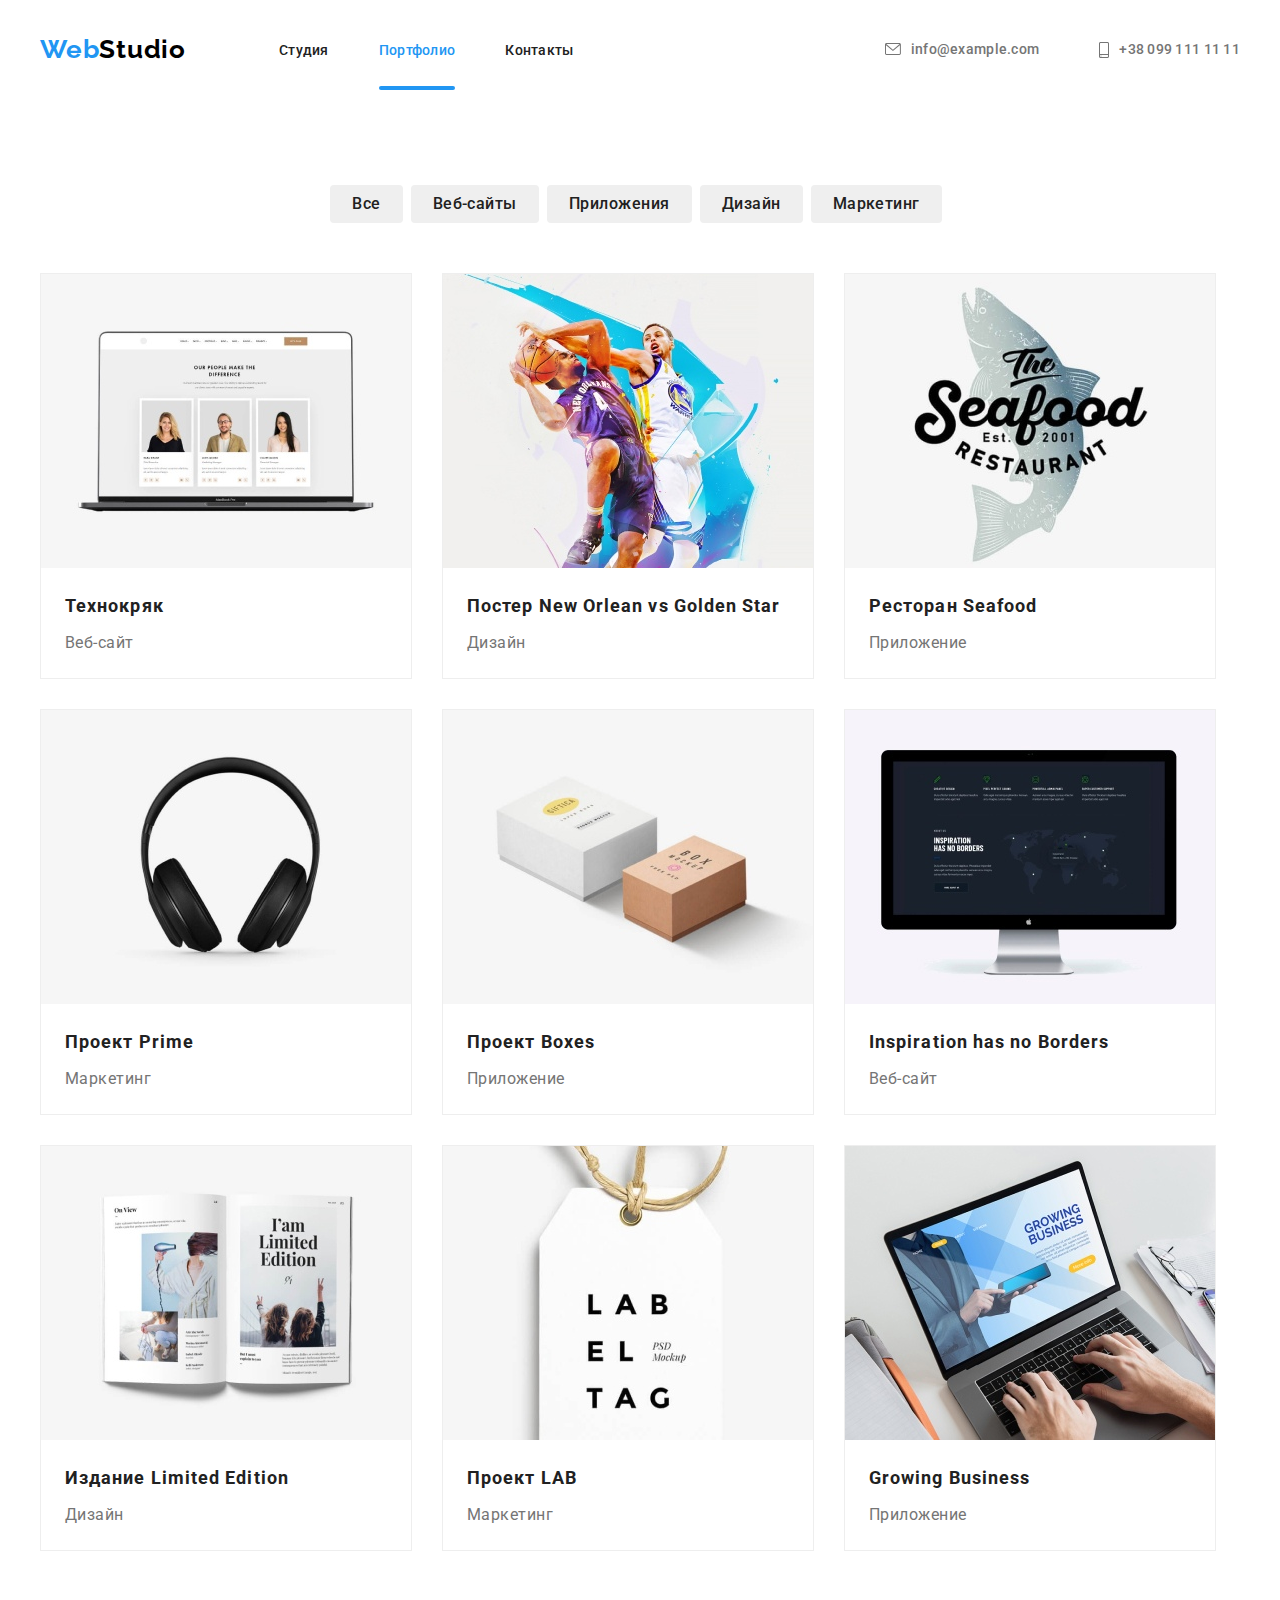
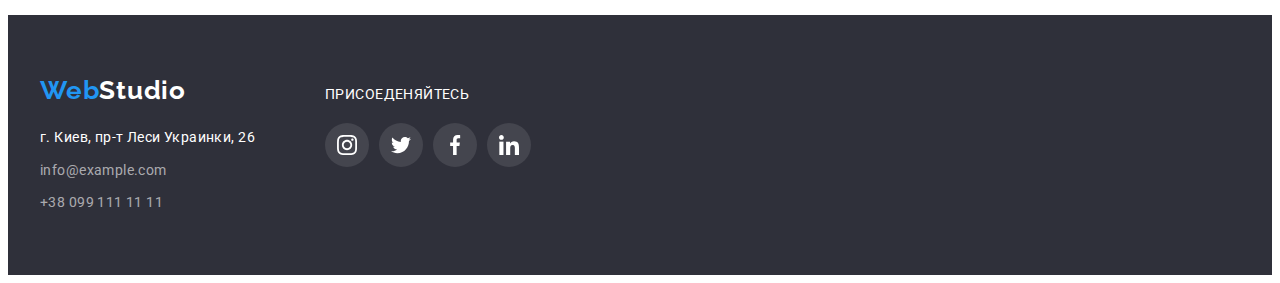
==== portfolio.html @ 3a557148 "дз8" ====
<!DOCTYPE html>
<html lang="ru">
   <head>
      <meta charset="UTF-8" />
      <meta http-equiv="X-UA-Compatible" content="IE=edge" />
      <meta name="viewport" content="width=device-width, initial-scale=1.0" />
      <link rel="preconnect" href="https://fonts.googleapis.com" />
      <link rel="preconnect" href="https://fonts.gstatic.com" crossorigin />
      <link
         href="https://fonts.googleapis.com/css2?family=Raleway:wght@700&family=Roboto:wght@400;500;700;900&display=swap"
         rel="stylesheet"
      />
      <link
         rel="stylesheet"
         href="https://cdnjs.cloudflare.com/ajax/libs/modern-normalize/1.1.0/modern-normalize.min.css"
         integrity="sha512-wpPYUAdjBVSE4KJnH1VR1HeZfpl1ub8YT/NKx4PuQ5NmX2tKuGu6U/JRp5y+Y8XG2tV+wKQpNHVUX03MfMFn9Q=="
         crossorigin="anonymous"
         referrerpolicy="no-referrer"
      />
      <link rel="stylesheet" href="./css/style.css" />
      <link rel="stylesheet" href="./css/main.min.css" />
      <title>Portfolio</title>
   </head>
   <body>
      <!-- Header  -->
      <header class="header">
         <div class="header__container container">
            <a href="./index.html" class="logo"><span class="logo__highlight">Web</span>Studio</a>
            <nav class="nav">
               <ul class="nav__list">
                  <li class="nav__item">
                     <a class="nav__link" href="./index.html">Студия</a>
                  </li>
                  <li class="nav__item">
                     <a class="nav__link active" href="./portfolio.html">Портфолио</a>
                  </li>
                  <li class="nav__item">
                     <a class="nav__link" href="#">Контакты</a>
                  </li>
               </ul>
            </nav>
            <ul class="contact">
               <li class="contact__list">
                  <a class="contact__link" href="mailto:info@example.com">
                     <svg class="contact__icon" width="16" height="12">
                        <use href="./images/symbol-defs.svg#icon-email"></use>
                     </svg>
                     info@example.com
                  </a>
               </li>
               <li class="contact__list">
                  <a class="contact__link" href="tel:+380991111111">
                     <svg class="contact__icon" width="10" height="16">
                        <use href="./images/symbol-defs.svg#icon-smartphone"></use>
                     </svg>
                     +38 099 111 11 11
                  </a>
               </li>
            </ul>
         </div>
      </header>
      <!-- Панель кнопок  -->
      <main>
         <section class="section">
            <div class="content-portfolio container">
               <h1 class="visually-hidden">Портфолио</h1>
               <ul class="filter list">
                  <li class="filter__item">
                     <button type="button" class="filter__btn">Все</button>
                  </li>
                  <li class="filter__item">
                     <button type="button" class="filter__btn">Веб-сайты</button>
                  </li>
                  <li class="filter__item">
                     <button type="button" class="filter__btn">Приложения</button>
                  </li>
                  <li class="filter__item">
                     <button type="button" class="filter__btn">Дизайн</button>
                  </li>
                  <li class="filter__item">
                     <button type="button" class="filter__btn">Маркетинг</button>
                  </li>
               </ul>
               <!-- колекция карточек -->
               <ul class="portfolio">
                  <li class="portfolio__card">
                     <a class="portfolio__link link" href="#">
                        <div class="portfolio__overlay">
                           <div class="portfolio__overlay-wrapper">
                              <p class="portfolio__overlay-text">
                                 Технокряк это современная площадка распространения коронавируса.
                                 Компании используют эту платформу для цифрового шпионажа и атак на
                                 защищённые сервера конкурентов.
                              </p>
                           </div>
                           <img
                              class="portfolio__img"
                              src="./images/img10.jpg"
                              alt=""
                              width="370"
                           />
                        </div>
                        <div class="portfolio__container">
                           <h2 class="portfolio__title">Технокряк</h2>
                           <p class="portfolio__discription">Веб-сайт</p>
                        </div>
                     </a>
                  </li>
                  <li class="portfolio__card">
                     <a class="portfolio__link link" href="#">
                        <div class="portfolio__overlay">
                           <div class="portfolio__overlay-wrapper">
                              <p class="portfolio__overlay-text">
                                 Технокряк это современная площадка распространения коронавируса.
                                 Компании используют эту платформу для цифрового шпионажа и атак на
                                 защищённые сервера конкурентов.
                              </p>
                           </div>
                           <img
                              class="portfolio__img"
                              src="./images/img-1.jpg"
                              alt=""
                              width="370"
                           />
                        </div>
                        <div class="portfolio__container">
                           <h2 class="portfolio__title">Постер New Orlean vs Golden Star</h2>
                           <p class="portfolio__discription">Дизайн</p>
                        </div>
                     </a>
                  </li>
                  <li class="portfolio__card">
                     <a class="portfolio__link link" href="#">
                        <div class="portfolio__overlay">
                           <div class="portfolio__overlay-wrapper">
                              <p class="portfolio__overlay-text">
                                 Технокряк это современная площадка распространения коронавируса.
                                 Компании используют эту платформу для цифрового шпионажа и атак на
                                 защищённые сервера конкурентов.
                              </p>
                           </div>
                           <img
                              class="portfolio__img"
                              src="./images/img-2.jpg"
                              alt=""
                              width="370"
                           />
                        </div>
                        <div class="portfolio__container">
                           <h2 class="portfolio__title">Ресторан Seafood</h2>
                           <p class="portfolio__discription">Приложение</p>
                        </div>
                     </a>
                  </li>
                  <li class="portfolio__card">
                     <a class="portfolio__link link" href="#">
                        <div class="portfolio__overlay">
                           <div class="portfolio__overlay-wrapper">
                              <p class="portfolio__overlay-text">
                                 Технокряк это современная площадка распространения коронавируса.
                                 Компании используют эту платформу для цифрового шпионажа и атак на
                                 защищённые сервера конкурентов.
                              </p>
                           </div>
                           <img
                              class="portfolio__img"
                              src="./images/img-3.jpg"
                              alt=""
                              width="370"
                           />
                        </div>
                        <div class="portfolio__container">
                           <h2 class="portfolio__title">Проект Prime</h2>
                           <p class="portfolio__discription">Маркетинг</p>
                        </div>
                     </a>
                  </li>
                  <li class="portfolio__card">
                     <a class="portfolio__link link" href="#">
                        <div class="portfolio__overlay">
                           <div class="portfolio__overlay-wrapper">
                              <p class="portfolio__overlay-text">
                                 Технокряк это современная площадка распространения коронавируса.
                                 Компании используют эту платформу для цифрового шпионажа и атак на
                                 защищённые сервера конкурентов.
                              </p>
                           </div>
                           <img
                              class="portfolio__img"
                              src="./images/img-4.jpg"
                              alt=""
                              width="370"
                           />
                        </div>
                        <div class="portfolio__container">
                           <h2 class="portfolio__title">Проект Boxes</h2>
                           <p class="portfolio__discription">Приложение</p>
                        </div>
                     </a>
                  </li>
                  <li class="portfolio__card">
                     <a class="portfolio__link link" href="#">
                        <div class="portfolio__overlay">
                           <div class="portfolio__overlay-wrapper">
                              <p class="portfolio__overlay-text">
                                 Технокряк это современная площадка распространения коронавируса.
                                 Компании используют эту платформу для цифрового шпионажа и атак на
                                 защищённые сервера конкурентов.
                              </p>
                           </div>
                           <img
                              class="portfolio__img"
                              src="./images/img-5.jpg"
                              alt=""
                              width="370"
                           />
                        </div>
                        <div class="portfolio__container">
                           <h2 class="portfolio__title">Inspiration has no Borders</h2>
                           <p class="portfolio__discription">Веб-сайт</p>
                        </div>
                     </a>
                  </li>
                  <li class="portfolio__card">
                     <a class="portfolio__link link" href="#">
                        <div class="portfolio__overlay">
                           <div class="portfolio__overlay-wrapper">
                              <p class="portfolio__overlay-text">
                                 Технокряк это современная площадка распространения коронавируса.
                                 Компании используют эту платформу для цифрового шпионажа и атак на
                                 защищённые сервера конкурентов.
                              </p>
                           </div>
                           <img
                              class="portfolio__img"
                              src="./images/img-6.jpg"
                              alt=""
                              width="370"
                           />
                        </div>
                        <div class="portfolio__container">
                           <h2 class="portfolio__title">Издание Limited Edition</h2>
                           <p class="portfolio__discription">Дизайн</p>
                        </div>
                     </a>
                  </li>
                  <li class="portfolio__card">
                     <a class="portfolio__link link" href="#">
                        <div class="portfolio__overlay">
                           <div class="portfolio__overlay-wrapper">
                              <p class="portfolio__overlay-text">
                                 Технокряк это современная площадка распространения коронавируса.
                                 Компании используют эту платформу для цифрового шпионажа и атак на
                                 защищённые сервера конкурентов.
                              </p>
                           </div>
                           <img
                              class="portfolio__img"
                              src="./images/img-7.jpg"
                              alt=""
                              width="370"
                           />
                        </div>
                        <div class="portfolio__container">
                           <h2 class="portfolio__title">Проект LAB</h2>
                           <p class="portfolio__discription">Маркетинг</p>
                        </div>
                     </a>
                  </li>
                  <li class="portfolio__card">
                     <a class="portfolio__link link" href="#">
                        <div class="portfolio__overlay">
                           <div class="portfolio__overlay-wrapper">
                              <p class="portfolio__overlay-text">
                                 Технокряк это современная площадка распространения коронавируса.
                                 Компании используют эту платформу для цифрового шпионажа и атак на
                                 защищённые сервера конкурентов.
                              </p>
                           </div>
                           <img
                              class="portfolio__img"
                              src="./images/img-8.jpg"
                              alt=""
                              width="370"
                           />
                        </div>
                        <div class="portfolio__container">
                           <h2 class="portfolio__title">Growing Business</h2>
                           <p class="portfolio__discription">Приложение</p>
                        </div>
                     </a>
                  </li>
               </ul>
            </div>
         </section>
      </main>
      <!-- Footer  -->
      <footer class="footer">
         <div class="footer__box container">
            <div class="footer__content">
               <a class="footer__logo logo" href="./index.html">
                  <span class="logo__highlight">Web</span>Studio</a
               >
               <address>
                  <ul class="footer-wrapper-link">
                     <li class="footer__link">
                        <a href="#" class="footer__address">г. Киев, пр-т Леси Украинки, 26</a>
                     </li>
                     <li class="footer__link">
                        <a href="mailto:info@example.com" class="email">info@example.com</a>
                     </li>
                     <li class="footer__link">
                        <a href="tel:+380991111111" class="tel">+38 099 111 11 11</a>
                     </li>
                  </ul>
               </address>
            </div>
            <div class="footer__social-list">
               <p class="footer__social-title">Присоеденяйтесь</p>
               <ul class="team__social-list">
                  <li class="team__social-wrapper">
                     <a class="team__social-link" href="#">
                        <svg class="team__social-icon">
                           <use href="./images/symbol-defs.svg#icon-instagram"></use>
                        </svg>
                     </a>
                  </li>
                  <li class="team__social-wrapper">
                     <a class="team__social-link" href="#">
                        <svg class="team__social-icon">
                           <use href="./images/symbol-defs.svg#icon-twitter"></use>
                        </svg>
                     </a>
                  </li>
                  <li class="team__social-wrapper">
                     <a class="team__social-link" href="#">
                        <svg class="team__social-icon">
                           <use href="./images/symbol-defs.svg#icon-facebook"></use>
                        </svg>
                     </a>
                  </li>
                  <li class="team__social-wrapper">
                     <a class="team__social-link" href="#">
                        <svg class="team__social-icon">
                           <use href="./images/symbol-defs.svg#icon-linkedin"></use>
                        </svg>
                     </a>
                  </li>
               </ul>
            </div>
         </div>
      </footer>
      <script src="./js/modal.js"></script>
   </body>
</html>
---- css/main.min.css ----
body{background-color:var(--primary-white-color);color:var(--primary-text-color);font-family:Roboto, sans-serif}h1,h2,h3,h4,h5,h6,p{margin:0;padding:0}ul{list-style:none;padding:0;margin:0}.visually-hidden{position:fixed;-webkit-transform:scale(0);transform:scale(0)}.section{padding-bottom:94px;padding-top:94px}.section-title{margin-bottom:50px}.container{width:1200px;padding:0 15px;margin:0 auto}img{display:block;max-width:100%}a{text-decoration:none}:root{--accent-color: #2196f3;--primary-text-color: #757575;--secondary-text-color: #212121;--primary-white-color: #ffffff;--footer__address-footer-color: rgba(255, 255, 255, 0.6);--transition-property: 250ms cubic-bezier(0.4, 0, 0.2, 1)}.logo{font-family:Raleway;font-weight:700;font-size:26px;line-height:1.19;letter-spacing:0.03em;text-decoration:none;color:#000000}.logo__highlight{color:var(--accent-color)}.section-title{font-weight:700;font-size:36px;line-height:1.16;text-align:center;letter-spacing:0.03em;color:var(--secondary-text-color)}.footer .team__social-link{background-color:rgba(255,255,255,0.1)}.footer .team__social-link:hover,.footer .team__social-link:focus{background-color:var(--accent-color);-webkit-transition:var(--transition-property);transition:var(--transition-property)}.footer .team__social-icon{fill:var(--primary-white-color)}.footer .footer__social-list{-webkit-box-align:start;-ms-flex-align:start;align-items:flex-start;display:-webkit-box;display:-ms-flexbox;display:flex;-webkit-box-orient:vertical;-webkit-box-direction:normal;-ms-flex-direction:column;flex-direction:column;-webkit-box-pack:start;-ms-flex-pack:start;justify-content:flex-start}.footer__social-title{font-size:14px;line-height:1.14;letter-spacing:0.03em;text-transform:uppercase;margin-bottom:20px;color:var(--primary-white-color)}.header__border{border-bottom:1px solid #ececec}.header__container{display:-webkit-box;display:-ms-flexbox;display:flex;-webkit-box-align:center;-ms-flex-align:center;align-items:center}.nav{margin-left:93px}.nav__list{display:-webkit-box;display:-ms-flexbox;display:flex}.nav__item{margin-right:50px;display:block;padding-top:32px;padding-bottom:32px}.nav__item:last-child{margin-right:0}.nav__link{padding-top:32px;padding-bottom:32px;-webkit-transition:var(--transition-property);transition:var(--transition-property)}.nav__link{position:relative;font-weight:500;font-size:14px;line-height:1.14;letter-spacing:0.02em;text-decoration:none;color:var(--secondary-text-color)}.nav__link:hover,.nav__link:focus{color:var(--accent-color)}.active{color:var(--accent-color)}.active::after{content:'';position:absolute;width:100%;height:4px;left:0;bottom:0;background-color:var(--accent-color);border-radius:2px}.contact{display:-webkit-box;display:-ms-flexbox;display:flex;margin-left:auto}.contact__list{display:-webkit-box;display:-ms-flexbox;display:flex;-webkit-box-align:center;-ms-flex-align:center;align-items:center;margin-right:50px}.contact__list:last-child{margin-right:0}.contact__link{display:-webkit-box;display:-ms-flexbox;display:flex;-webkit-box-align:center;-ms-flex-align:center;align-items:center;padding-top:32px;padding-left:10px;padding-bottom:32px;font-weight:500;font-size:14px;line-height:1.14;letter-spacing:0.02em;color:var(--primary-text-color);-webkit-text-decoration-line:none;text-decoration-line:none}.contact__link:hover,.contact__link:focus{color:var(--accent-color);-webkit-transition:var(--transition-property);transition:var(--transition-property)}.contact__icon{margin-right:10px;fill:currentColor}.banner{padding-top:200px;padding-bottom:200px;font-size:44px;line-height:1.36;text-align:center;letter-spacing:0.06em;text-transform:uppercase;background:#2f303a;color:var(--primary-white-color);max-width:1600px;margin:0 auto;background-image:-webkit-gradient(linear, left top, left bottom, from(rgba(47,48,58,0.4)), to(rgba(47,48,58,0.4))),url(../images/hero.jpg);background-image:linear-gradient(to bottom, rgba(47,48,58,0.4), rgba(47,48,58,0.4)),url(../images/hero.jpg);background-position:50% 50%;background-size:cover;background-repeat:no-repeat}.banner__title{padding:30px}.button{padding:10px 32px;font-family:inherit;font-weight:700;font-size:16px;line-height:1.87;letter-spacing:0.06em;color:var(--primary-white-color);background-color:var(--accent-color);cursor:pointer;-webkit-box-shadow:0px 4px 4px rgba(0,0,0,0.15);box-shadow:0px 4px 4px rgba(0,0,0,0.15);border:none;border-radius:4px}.features{display:-webkit-box;display:-ms-flexbox;display:flex}.features__item{-ms-flex-pack:distribute;justify-content:space-around;-ms-flex-preferred-size:270px;flex-basis:270px;margin-right:30px;margin-bottom:0;letter-spacing:0.03em}.features__item:last-child{margin-right:0}.features__icon{padding:25px 100px;margin-bottom:30px;border-radius:4px;background-color:#f5f4fa}.features__title{font-weight:700;font-size:14px;line-height:1.14;text-transform:uppercase;margin-bottom:10px;color:var(--secondary-text-color)}.features__description{font-size:14px;line-height:1.71;letter-spacing:0.03em}.providing{padding-top:0px}.providing__discription{display:-webkit-box;display:-ms-flexbox;display:flex}.providing__card{position:relative;margin-right:30px}.providing__card:last-child{margin-right:0}.providing__card-description{position:absolute;bottom:0;padding:27px 0;width:370px;height:70px;font-weight:700;font-size:14px;line-height:1.14;text-align:center;text-transform:uppercase;letter-spacing:0.03em;color:var(--primary-white-color);background-color:rgba(47,48,58,0.8)}.team{background-color:#f5f4fa}.team__wrapper{display:-webkit-box;display:-ms-flexbox;display:flex;font-size:16px;line-height:1.19;text-align:center;letter-spacing:0.03em}.team__card{margin-right:30px;-webkit-box-shadow:0px 1px 3px rgba(0,0,0,0.12),0px 1px 1px rgba(0,0,0,0.14),0px 2px 1px rgba(0,0,0,0.2);box-shadow:0px 1px 3px rgba(0,0,0,0.12),0px 1px 1px rgba(0,0,0,0.14),0px 2px 1px rgba(0,0,0,0.2);border-radius:0px 0px 4px 4px;background-color:var(--primary-white-color)}.team__card-wrapper{padding:30px 0px}.team__card-wrapper:last-child{margin-right:0}.team__card-name{font-weight:500;font-size:16px;line-height:1.19;text-align:center;letter-spacing:0.03em;color:var(--secondary-text-color);margin-bottom:10px}.team__card-discription{margin-bottom:16px}.team__social-list{display:-webkit-box;display:-ms-flexbox;display:flex;-webkit-box-align:center;-ms-flex-align:center;align-items:center;-webkit-box-pack:center;-ms-flex-pack:center;justify-content:center}.team__social-wrapper{margin-right:10px}.team__social-wrapper:last-child{margin-right:0px}.team__social-wrapper:hover{-webkit-transition:var(--transition-property);transition:var(--transition-property)}.team__social-link{display:-webkit-box;display:-ms-flexbox;display:flex;-webkit-box-align:center;-ms-flex-align:center;align-items:center;-webkit-box-pack:center;-ms-flex-pack:center;justify-content:center;width:44px;height:44px;border-radius:50%}.team__social-icon{width:20px;height:20px;margin:auto;fill:#afb1b8}.team__social-link:hover,.team__social-link:focus{background-color:var(--accent-color);-webkit-transition:var(--transition-property);transition:var(--transition-property)}.team__social-wrapper:hover .team__social-icon,.team__social-wrapper:focus .team__social-icon{fill:var(--primary-white-color);-webkit-transition:var(--transition-property);transition:var(--transition-property)}.partners-title{font-size:36px;line-height:42px;text-align:center;padding-bottom:50px;letter-spacing:0.03em;color:var(--secondary-text-color)}.partners__list{display:-webkit-box;display:-ms-flexbox;display:flex;-webkit-box-pack:justify;-ms-flex-pack:justify;justify-content:space-between}.partners__card{display:-webkit-box;display:-ms-flexbox;display:flex;-webkit-box-align:center;-ms-flex-align:center;align-items:center;-webkit-box-pack:center;-ms-flex-pack:center;justify-content:center;width:170px;height:92px;border:1px solid #afb1b8;border-radius:4px}.partners__card:hover{cursor:pointer;border-color:var(--accent-color);-webkit-transition:var(--transition-property);transition:var(--transition-property)}.partners__icon{fill:#afb1b8}.partners__card:hover .partners__icon,.partners__card:hover .partners__icon{fill:var(--accent-color);-webkit-transition:var(--transition-property);transition:var(--transition-property)}.filter{display:-webkit-box;display:-ms-flexbox;display:flex;-webkit-box-orient:horizontal;-webkit-box-direction:normal;-ms-flex-direction:row;flex-direction:row;-webkit-box-pack:center;-ms-flex-pack:center;justify-content:center;margin-bottom:50px;margin-right:8px}.filter__item{margin-right:8px}.filter__item:last-child{margin-right:0}.filter__btn{border:none;border-radius:4px;padding:6px 22px;font-family:inherit;font-weight:500;font-size:16px;line-height:1.62;text-align:center;letter-spacing:0.03em;color:var(--secondary-text-color);cursor:pointer}.filter__btn:hover,.filter__btn:focus{background-color:var(--accent-color);color:var(--primary-white-color);-webkit-box-shadow:0px 3px 1px rgba(0,0,0,0.1),0px 1px 2px rgba(0,0,0,0.08),0px 2px 2px rgba(0,0,0,0.12);box-shadow:0px 3px 1px rgba(0,0,0,0.1),0px 1px 2px rgba(0,0,0,0.08),0px 2px 2px rgba(0,0,0,0.12);border-radius:4px;-webkit-transition:var(--transition-property);transition:var(--transition-property)}.portfolio{display:-webkit-box;display:-ms-flexbox;display:flex;-ms-flex-wrap:wrap;flex-wrap:wrap;margin-right:-30px;margin-bottom:-30px}.portfolio__card{margin-right:30px;margin-bottom:30px}.portfolio__card:nth-child(n+7){margin-bottom:0}.portfolio__link{display:block;width:370px;border:1px solid #eeeeee}.portfolio__link:hover,.portfolio__link:focus{-webkit-box-shadow:0px 1px 1px rgba(0,0,0,0.12),0px 4px 4px rgba(0,0,0,0.06),1px 4px 6px rgba(0,0,0,0.16);box-shadow:0px 1px 1px rgba(0,0,0,0.12),0px 4px 4px rgba(0,0,0,0.06),1px 4px 6px rgba(0,0,0,0.16);-webkit-transition:var(--transition-property);transition:var(--transition-property)}.portfolio__overlay{position:relative;overflow:hidden}.portfolio__overlay-wrapper{display:-webkit-box;display:-ms-flexbox;display:flex;-webkit-box-pack:center;-ms-flex-pack:center;justify-content:center;-webkit-box-align:center;-ms-flex-align:center;align-items:center;position:absolute;top:100%;left:0;width:100%;height:100%;background-color:rgba(33,150,243,0.9);-webkit-transition:-webkit-transform 250ms ease;transition:-webkit-transform 250ms ease;transition:transform 250ms ease;transition:transform 250ms ease, -webkit-transform 250ms ease}.portfolio__overlay-text{padding:24px;color:var(--primary-white-color);font-size:18px;line-height:1.55}.portfolio__container{padding:20px 24px}.portfolio__title{margin-bottom:4px;font-weight:700;font-size:18px;line-height:2;letter-spacing:0.06em;color:var(--secondary-text-color)}.portfolio__discription{font-size:16px;color:var(--primary-text-color);line-height:1.87;letter-spacing:0.03em}.portfolio__link:hover .portfolio__overlay-wrapper,.portfolio__link:focus .portfolio__overlay-wrapper{-webkit-transform:translatey(-100%);transform:translatey(-100%)}.modal__container{position:fixed;top:0;left:50%;-webkit-transform:translateX(-50%);transform:translateX(-50%);width:100vw;height:100vh;background:rgba(0,0,0,0.2);opacity:1;visibility:visible;-webkit-transition:opacity var(--transition-property),visibility var(--transition-property);transition:opacity var(--transition-property),visibility var(--transition-property)}.modal__container.is-hidden{opacity:0;visibility:hidden;pointer-events:none}.modal__close-button{display:-webkit-box;display:-ms-flexbox;display:flex;-webkit-box-pack:center;-ms-flex-pack:center;justify-content:center;-webkit-box-align:center;-ms-flex-align:center;align-items:center;position:absolute;top:8px;right:8px;width:30px;height:30px;background-color:var(--primary-white-color);border:1px solid rgba(0,0,0,0.1);border-radius:50%;cursor:pointer}.modal__close-button:hover,.modal__close-button:focus{fill:#2196f3}.modal{position:absolute;top:50%;left:50%;-webkit-transform:translate(-50%, -50%);transform:translate(-50%, -50%);width:528px;padding:40px;text-align:left;text-transform:none;background-color:var(--primary-white-color);-webkit-box-shadow:0px 1px 3px rgba(0,0,0,0.12),0px 1px 1px rgba(0,0,0,0.14),0px 2px 1px rgba(0,0,0,0.2);box-shadow:0px 1px 3px rgba(0,0,0,0.12),0px 1px 1px rgba(0,0,0,0.14),0px 2px 1px rgba(0,0,0,0.2);border-radius:4px}.modal__title{margin-bottom:12px;font-weight:700;font-size:20px;line-height:23px;text-align:center;letter-spacing:0.03em;color:#212121}.modal__label{position:relative;display:-webkit-box;display:-ms-flexbox;display:flex;-webkit-box-orient:vertical;-webkit-box-direction:normal;-ms-flex-direction:column;flex-direction:column;margin-bottom:10px;font-size:12px;line-height:14px;letter-spacing:0.01em;color:#757575}.modal__input{margin-top:4px;padding-top:11px;padding-bottom:11px;padding-left:40px;border:1px solid rgba(33,33,33,0.2);border-radius:4px;outline:transparent}.modal__icon{position:absolute;top:28px;left:12px}.modal__textarea{margin-bottom:20px}.inner__textarea{margin-top:4px;padding:12px 16px;resize:none;font-size:14px;line-height:16px;letter-spacing:0.01em;border:1px solid rgba(33,33,33,0.2);border-radius:4px}.inner__textarea::-webkit-input-placeholder{color:rgba(117,117,117,0.5)}.inner__textarea:-ms-input-placeholder{color:rgba(117,117,117,0.5)}.inner__textarea::-ms-input-placeholder{color:rgba(117,117,117,0.5)}.inner__textarea::placeholder{color:rgba(117,117,117,0.5)}.agreement__wrap{display:-webkit-box;display:-ms-flexbox;display:flex;-webkit-box-align:center;-ms-flex-align:center;align-items:center;-webkit-box-pack:center;-ms-flex-pack:center;justify-content:center;margin-bottom:30px;font-size:14px;line-height:24px;letter-spacing:0.03em;color:#757575}.agreement__checkbox{display:-webkit-box;display:-ms-flexbox;display:flex;-webkit-box-align:center;-ms-flex-align:center;align-items:center;-webkit-box-pack:center;-ms-flex-pack:center;justify-content:center;width:16px;height:16px;margin-right:7px;border-width:2px;border-style:solid;border-color:#212121;border-radius:2px}.agreement__input:checked+.agreement__checkbox{background-color:#2196f3;border-color:#2196f3}.agreement__link{color:#2196f3}.modal-btn{display:block;margin-left:auto;margin-right:auto;padding:10px 55px;font-weight:bold;font-size:16px;line-height:30px;letter-spacing:0.06em;color:#ffffff;border:transparent;background:#188ce8;-webkit-box-shadow:0px 4px 4px rgba(0,0,0,0.15);box-shadow:0px 4px 4px rgba(0,0,0,0.15);border-radius:4px;cursor:pointer}.modal__label:hover .modal__input{border:1px solid #2196f3}.modal__input:focus{border:1px solid #2196f3}.modal__input:not(:placeholder-shown){border:1px solid #2196f3}.modal__label:hover .modal__icon,.modal__input:focus+.modal__icon,.modal__input:not(:placeholder-shown)+.modal__icon{fill:#2196f3}.footer{padding:60px 0;background-color:#2f303a}.footer__box{display:-webkit-box;display:-ms-flexbox;display:flex;-webkit-box-align:baseline;-ms-flex-align:baseline;align-items:baseline}.footer__content{margin-right:70px}.footer__logo{display:block;color:var(--primary-white-color);margin-bottom:20px}.footer__link{margin-bottom:9px;font-size:14px;font-style:normal;line-height:1.71;letter-spacing:0.03em;text-decoration:none}.footer__link:last-child{margin-bottom:0}.footer__link .footer__address{text-decoration:inherit;color:var(--primary-white-color)}.footer__link .email,.footer__link .tel{color:rgba(255,255,255,0.6);text-decoration:inherit}.footer__link .email:hover,.footer__link .email:focus,.footer__link .tel:hover,.footer__link .tel:focus{color:var(--accent-color);-webkit-transition:var(--transition-property);transition:var(--transition-property)}.footer__social-list{-webkit-box-align:start;-ms-flex-align:start;align-items:flex-start;display:-webkit-box;display:-ms-flexbox;display:flex;-webkit-box-orient:vertical;-webkit-box-direction:normal;-ms-flex-direction:column;flex-direction:column;-webkit-box-pack:start;-ms-flex-pack:start;justify-content:flex-start}.footer__social-title{font-size:14px;line-height:1.14;letter-spacing:0.03em;text-transform:uppercase;margin-bottom:20px;color:var(--primary-white-color)}
/*# sourceMappingURL=main.min.css.map */
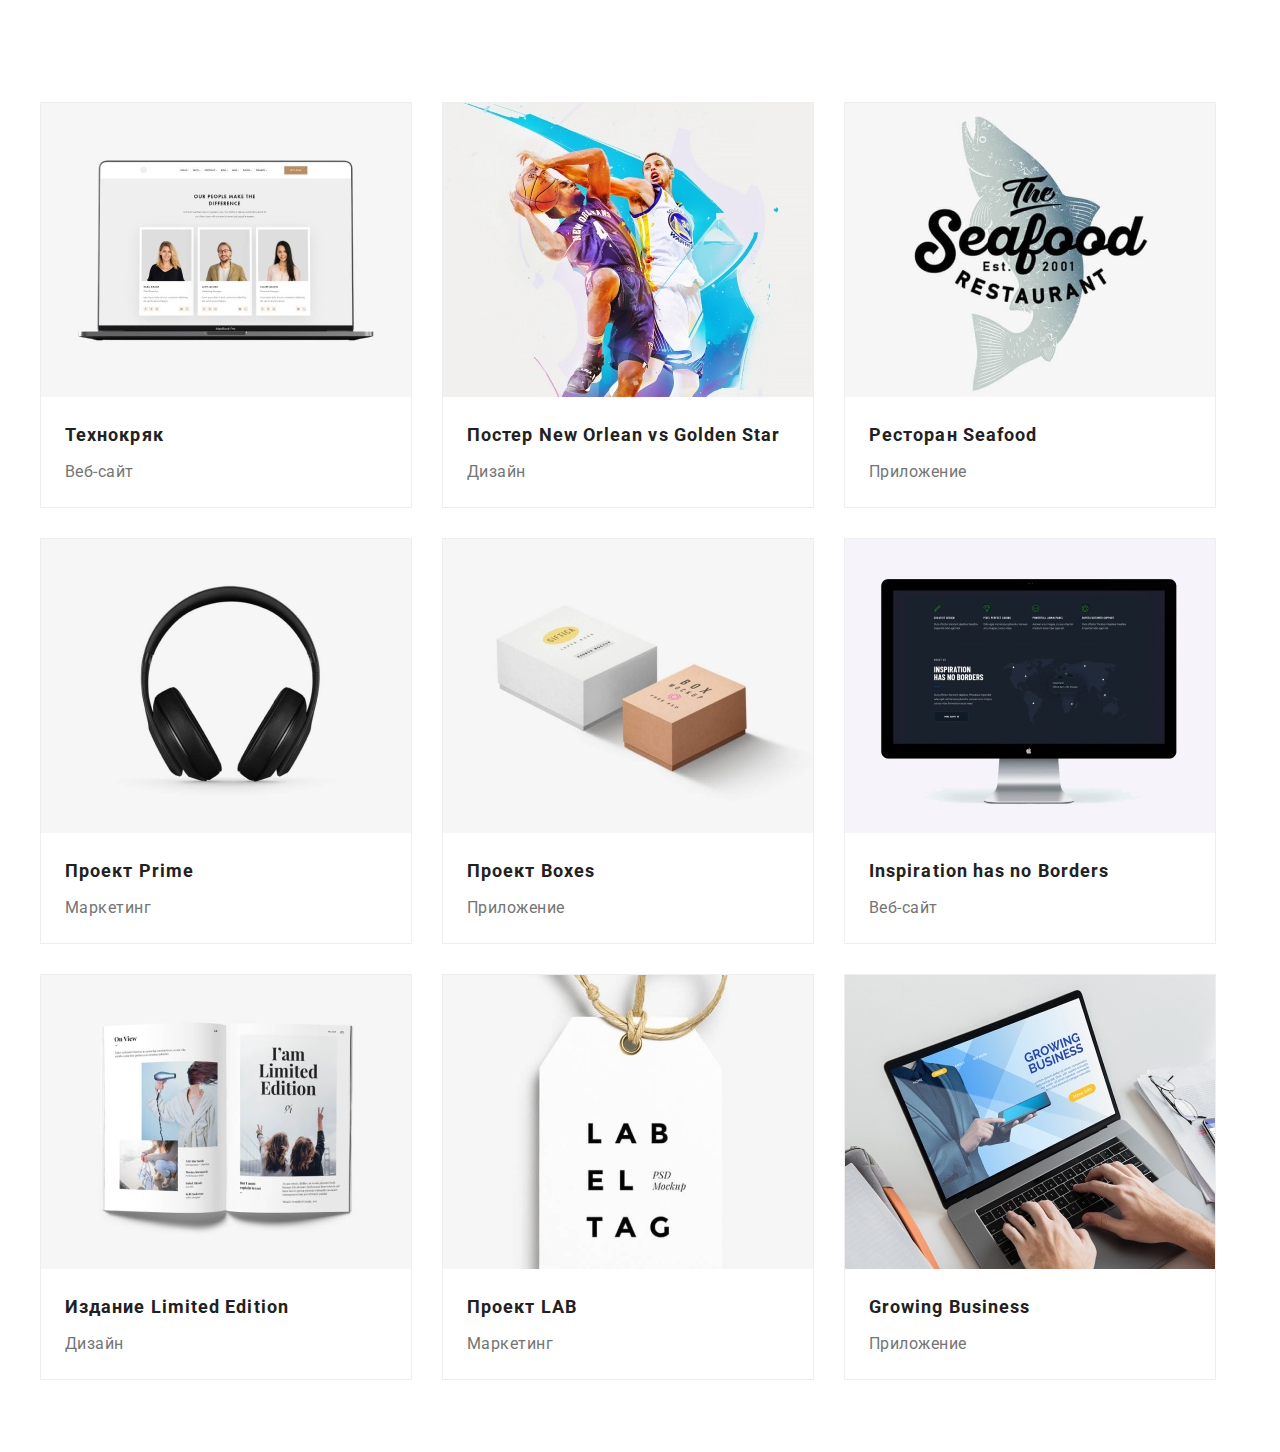
==== commit 5b0b7c7b: "дз8" ====
--- a/portfolio.html
+++ b/portfolio.html
@@ -23,7 +23,7 @@
    </head>
    <body>
       <!-- Header  -->
-      <header class="header">
+      <!-- <header class="header">
          <div class="header__container container">
             <a href="./index.html" class="logo"><span class="logo__highlight">Web</span>Studio</a>
             <nav class="nav">
@@ -58,13 +58,13 @@
                </li>
             </ul>
          </div>
-      </header>
+      </header> -->
       <!-- Панель кнопок  -->
       <main>
          <section class="section">
             <div class="content-portfolio container">
                <h1 class="visually-hidden">Портфолио</h1>
-               <ul class="filter list">
+               <!-- <ul class="filter list">
                   <li class="filter__item">
                      <button type="button" class="filter__btn">Все</button>
                   </li>
@@ -80,7 +80,7 @@
                   <li class="filter__item">
                      <button type="button" class="filter__btn">Маркетинг</button>
                   </li>
-               </ul>
+               </ul> -->
                <!-- колекция карточек -->
                <ul class="portfolio">
                   <li class="portfolio__card">
@@ -295,7 +295,7 @@
          </section>
       </main>
       <!-- Footer  -->
-      <footer class="footer">
+      <!-- <footer class="footer">
          <div class="footer__box container">
             <div class="footer__content">
                <a class="footer__logo logo" href="./index.html">
@@ -349,7 +349,7 @@
                </ul>
             </div>
          </div>
-      </footer>
+      </footer> -->
       <script src="./js/modal.js"></script>
    </body>
 </html>
--- a/css/main.min.css
+++ b/css/main.min.css
@@ -1,2 +1,2 @@
-body{background-color:var(--primary-white-color);color:var(--primary-text-color);font-family:Roboto, sans-serif}h1,h2,h3,h4,h5,h6,p{margin:0;padding:0}ul{list-style:none;padding:0;margin:0}.visually-hidden{position:fixed;-webkit-transform:scale(0);transform:scale(0)}.section{padding-bottom:94px;padding-top:94px}.section-title{margin-bottom:50px}.container{width:1200px;padding:0 15px;margin:0 auto}img{display:block;max-width:100%}a{text-decoration:none}:root{--accent-color: #2196f3;--primary-text-color: #757575;--secondary-text-color: #212121;--primary-white-color: #ffffff;--footer__address-footer-color: rgba(255, 255, 255, 0.6);--transition-property: 250ms cubic-bezier(0.4, 0, 0.2, 1)}.logo{font-family:Raleway;font-weight:700;font-size:26px;line-height:1.19;letter-spacing:0.03em;text-decoration:none;color:#000000}.logo__highlight{color:var(--accent-color)}.section-title{font-weight:700;font-size:36px;line-height:1.16;text-align:center;letter-spacing:0.03em;color:var(--secondary-text-color)}.footer .team__social-link{background-color:rgba(255,255,255,0.1)}.footer .team__social-link:hover,.footer .team__social-link:focus{background-color:var(--accent-color);-webkit-transition:var(--transition-property);transition:var(--transition-property)}.footer .team__social-icon{fill:var(--primary-white-color)}.footer .footer__social-list{-webkit-box-align:start;-ms-flex-align:start;align-items:flex-start;display:-webkit-box;display:-ms-flexbox;display:flex;-webkit-box-orient:vertical;-webkit-box-direction:normal;-ms-flex-direction:column;flex-direction:column;-webkit-box-pack:start;-ms-flex-pack:start;justify-content:flex-start}.footer__social-title{font-size:14px;line-height:1.14;letter-spacing:0.03em;text-transform:uppercase;margin-bottom:20px;color:var(--primary-white-color)}.header__border{border-bottom:1px solid #ececec}.header__container{display:-webkit-box;display:-ms-flexbox;display:flex;-webkit-box-align:center;-ms-flex-align:center;align-items:center}.nav{margin-left:93px}.nav__list{display:-webkit-box;display:-ms-flexbox;display:flex}.nav__item{margin-right:50px;display:block;padding-top:32px;padding-bottom:32px}.nav__item:last-child{margin-right:0}.nav__link{padding-top:32px;padding-bottom:32px;-webkit-transition:var(--transition-property);transition:var(--transition-property)}.nav__link{position:relative;font-weight:500;font-size:14px;line-height:1.14;letter-spacing:0.02em;text-decoration:none;color:var(--secondary-text-color)}.nav__link:hover,.nav__link:focus{color:var(--accent-color)}.active{color:var(--accent-color)}.active::after{content:'';position:absolute;width:100%;height:4px;left:0;bottom:0;background-color:var(--accent-color);border-radius:2px}.contact{display:-webkit-box;display:-ms-flexbox;display:flex;margin-left:auto}.contact__list{display:-webkit-box;display:-ms-flexbox;display:flex;-webkit-box-align:center;-ms-flex-align:center;align-items:center;margin-right:50px}.contact__list:last-child{margin-right:0}.contact__link{display:-webkit-box;display:-ms-flexbox;display:flex;-webkit-box-align:center;-ms-flex-align:center;align-items:center;padding-top:32px;padding-left:10px;padding-bottom:32px;font-weight:500;font-size:14px;line-height:1.14;letter-spacing:0.02em;color:var(--primary-text-color);-webkit-text-decoration-line:none;text-decoration-line:none}.contact__link:hover,.contact__link:focus{color:var(--accent-color);-webkit-transition:var(--transition-property);transition:var(--transition-property)}.contact__icon{margin-right:10px;fill:currentColor}.banner{padding-top:200px;padding-bottom:200px;font-size:44px;line-height:1.36;text-align:center;letter-spacing:0.06em;text-transform:uppercase;background:#2f303a;color:var(--primary-white-color);max-width:1600px;margin:0 auto;background-image:-webkit-gradient(linear, left top, left bottom, from(rgba(47,48,58,0.4)), to(rgba(47,48,58,0.4))),url(../images/hero.jpg);background-image:linear-gradient(to bottom, rgba(47,48,58,0.4), rgba(47,48,58,0.4)),url(../images/hero.jpg);background-position:50% 50%;background-size:cover;background-repeat:no-repeat}.banner__title{padding:30px}.button{padding:10px 32px;font-family:inherit;font-weight:700;font-size:16px;line-height:1.87;letter-spacing:0.06em;color:var(--primary-white-color);background-color:var(--accent-color);cursor:pointer;-webkit-box-shadow:0px 4px 4px rgba(0,0,0,0.15);box-shadow:0px 4px 4px rgba(0,0,0,0.15);border:none;border-radius:4px}.features{display:-webkit-box;display:-ms-flexbox;display:flex}.features__item{-ms-flex-pack:distribute;justify-content:space-around;-ms-flex-preferred-size:270px;flex-basis:270px;margin-right:30px;margin-bottom:0;letter-spacing:0.03em}.features__item:last-child{margin-right:0}.features__icon{padding:25px 100px;margin-bottom:30px;border-radius:4px;background-color:#f5f4fa}.features__title{font-weight:700;font-size:14px;line-height:1.14;text-transform:uppercase;margin-bottom:10px;color:var(--secondary-text-color)}.features__description{font-size:14px;line-height:1.71;letter-spacing:0.03em}.providing{padding-top:0px}.providing__discription{display:-webkit-box;display:-ms-flexbox;display:flex}.providing__card{position:relative;margin-right:30px}.providing__card:last-child{margin-right:0}.providing__card-description{position:absolute;bottom:0;padding:27px 0;width:370px;height:70px;font-weight:700;font-size:14px;line-height:1.14;text-align:center;text-transform:uppercase;letter-spacing:0.03em;color:var(--primary-white-color);background-color:rgba(47,48,58,0.8)}.team{background-color:#f5f4fa}.team__wrapper{display:-webkit-box;display:-ms-flexbox;display:flex;font-size:16px;line-height:1.19;text-align:center;letter-spacing:0.03em}.team__card{margin-right:30px;-webkit-box-shadow:0px 1px 3px rgba(0,0,0,0.12),0px 1px 1px rgba(0,0,0,0.14),0px 2px 1px rgba(0,0,0,0.2);box-shadow:0px 1px 3px rgba(0,0,0,0.12),0px 1px 1px rgba(0,0,0,0.14),0px 2px 1px rgba(0,0,0,0.2);border-radius:0px 0px 4px 4px;background-color:var(--primary-white-color)}.team__card-wrapper{padding:30px 0px}.team__card-wrapper:last-child{margin-right:0}.team__card-name{font-weight:500;font-size:16px;line-height:1.19;text-align:center;letter-spacing:0.03em;color:var(--secondary-text-color);margin-bottom:10px}.team__card-discription{margin-bottom:16px}.team__social-list{display:-webkit-box;display:-ms-flexbox;display:flex;-webkit-box-align:center;-ms-flex-align:center;align-items:center;-webkit-box-pack:center;-ms-flex-pack:center;justify-content:center}.team__social-wrapper{margin-right:10px}.team__social-wrapper:last-child{margin-right:0px}.team__social-wrapper:hover{-webkit-transition:var(--transition-property);transition:var(--transition-property)}.team__social-link{display:-webkit-box;display:-ms-flexbox;display:flex;-webkit-box-align:center;-ms-flex-align:center;align-items:center;-webkit-box-pack:center;-ms-flex-pack:center;justify-content:center;width:44px;height:44px;border-radius:50%}.team__social-icon{width:20px;height:20px;margin:auto;fill:#afb1b8}.team__social-link:hover,.team__social-link:focus{background-color:var(--accent-color);-webkit-transition:var(--transition-property);transition:var(--transition-property)}.team__social-wrapper:hover .team__social-icon,.team__social-wrapper:focus .team__social-icon{fill:var(--primary-white-color);-webkit-transition:var(--transition-property);transition:var(--transition-property)}.partners-title{font-size:36px;line-height:42px;text-align:center;padding-bottom:50px;letter-spacing:0.03em;color:var(--secondary-text-color)}.partners__list{display:-webkit-box;display:-ms-flexbox;display:flex;-webkit-box-pack:justify;-ms-flex-pack:justify;justify-content:space-between}.partners__card{display:-webkit-box;display:-ms-flexbox;display:flex;-webkit-box-align:center;-ms-flex-align:center;align-items:center;-webkit-box-pack:center;-ms-flex-pack:center;justify-content:center;width:170px;height:92px;border:1px solid #afb1b8;border-radius:4px}.partners__card:hover{cursor:pointer;border-color:var(--accent-color);-webkit-transition:var(--transition-property);transition:var(--transition-property)}.partners__icon{fill:#afb1b8}.partners__card:hover .partners__icon,.partners__card:hover .partners__icon{fill:var(--accent-color);-webkit-transition:var(--transition-property);transition:var(--transition-property)}.filter{display:-webkit-box;display:-ms-flexbox;display:flex;-webkit-box-orient:horizontal;-webkit-box-direction:normal;-ms-flex-direction:row;flex-direction:row;-webkit-box-pack:center;-ms-flex-pack:center;justify-content:center;margin-bottom:50px;margin-right:8px}.filter__item{margin-right:8px}.filter__item:last-child{margin-right:0}.filter__btn{border:none;border-radius:4px;padding:6px 22px;font-family:inherit;font-weight:500;font-size:16px;line-height:1.62;text-align:center;letter-spacing:0.03em;color:var(--secondary-text-color);cursor:pointer}.filter__btn:hover,.filter__btn:focus{background-color:var(--accent-color);color:var(--primary-white-color);-webkit-box-shadow:0px 3px 1px rgba(0,0,0,0.1),0px 1px 2px rgba(0,0,0,0.08),0px 2px 2px rgba(0,0,0,0.12);box-shadow:0px 3px 1px rgba(0,0,0,0.1),0px 1px 2px rgba(0,0,0,0.08),0px 2px 2px rgba(0,0,0,0.12);border-radius:4px;-webkit-transition:var(--transition-property);transition:var(--transition-property)}.portfolio{display:-webkit-box;display:-ms-flexbox;display:flex;-ms-flex-wrap:wrap;flex-wrap:wrap;margin-right:-30px;margin-bottom:-30px}.portfolio__card{margin-right:30px;margin-bottom:30px}.portfolio__card:nth-child(n+7){margin-bottom:0}.portfolio__link{display:block;width:370px;border:1px solid #eeeeee}.portfolio__link:hover,.portfolio__link:focus{-webkit-box-shadow:0px 1px 1px rgba(0,0,0,0.12),0px 4px 4px rgba(0,0,0,0.06),1px 4px 6px rgba(0,0,0,0.16);box-shadow:0px 1px 1px rgba(0,0,0,0.12),0px 4px 4px rgba(0,0,0,0.06),1px 4px 6px rgba(0,0,0,0.16);-webkit-transition:var(--transition-property);transition:var(--transition-property)}.portfolio__overlay{position:relative;overflow:hidden}.portfolio__overlay-wrapper{display:-webkit-box;display:-ms-flexbox;display:flex;-webkit-box-pack:center;-ms-flex-pack:center;justify-content:center;-webkit-box-align:center;-ms-flex-align:center;align-items:center;position:absolute;top:100%;left:0;width:100%;height:100%;background-color:rgba(33,150,243,0.9);-webkit-transition:-webkit-transform 250ms ease;transition:-webkit-transform 250ms ease;transition:transform 250ms ease;transition:transform 250ms ease, -webkit-transform 250ms ease}.portfolio__overlay-text{padding:24px;color:var(--primary-white-color);font-size:18px;line-height:1.55}.portfolio__container{padding:20px 24px}.portfolio__title{margin-bottom:4px;font-weight:700;font-size:18px;line-height:2;letter-spacing:0.06em;color:var(--secondary-text-color)}.portfolio__discription{font-size:16px;color:var(--primary-text-color);line-height:1.87;letter-spacing:0.03em}.portfolio__link:hover .portfolio__overlay-wrapper,.portfolio__link:focus .portfolio__overlay-wrapper{-webkit-transform:translatey(-100%);transform:translatey(-100%)}.modal__container{position:fixed;top:0;left:50%;-webkit-transform:translateX(-50%);transform:translateX(-50%);width:100vw;height:100vh;background:rgba(0,0,0,0.2);opacity:1;visibility:visible;-webkit-transition:opacity var(--transition-property),visibility var(--transition-property);transition:opacity var(--transition-property),visibility var(--transition-property)}.modal__container.is-hidden{opacity:0;visibility:hidden;pointer-events:none}.modal__close-button{display:-webkit-box;display:-ms-flexbox;display:flex;-webkit-box-pack:center;-ms-flex-pack:center;justify-content:center;-webkit-box-align:center;-ms-flex-align:center;align-items:center;position:absolute;top:8px;right:8px;width:30px;height:30px;background-color:var(--primary-white-color);border:1px solid rgba(0,0,0,0.1);border-radius:50%;cursor:pointer}.modal__close-button:hover,.modal__close-button:focus{fill:#2196f3}.modal{position:absolute;top:50%;left:50%;-webkit-transform:translate(-50%, -50%);transform:translate(-50%, -50%);width:528px;padding:40px;text-align:left;text-transform:none;background-color:var(--primary-white-color);-webkit-box-shadow:0px 1px 3px rgba(0,0,0,0.12),0px 1px 1px rgba(0,0,0,0.14),0px 2px 1px rgba(0,0,0,0.2);box-shadow:0px 1px 3px rgba(0,0,0,0.12),0px 1px 1px rgba(0,0,0,0.14),0px 2px 1px rgba(0,0,0,0.2);border-radius:4px}.modal__title{margin-bottom:12px;font-weight:700;font-size:20px;line-height:23px;text-align:center;letter-spacing:0.03em;color:#212121}.modal__label{position:relative;display:-webkit-box;display:-ms-flexbox;display:flex;-webkit-box-orient:vertical;-webkit-box-direction:normal;-ms-flex-direction:column;flex-direction:column;margin-bottom:10px;font-size:12px;line-height:14px;letter-spacing:0.01em;color:#757575}.modal__input{margin-top:4px;padding-top:11px;padding-bottom:11px;padding-left:40px;border:1px solid rgba(33,33,33,0.2);border-radius:4px;outline:transparent}.modal__icon{position:absolute;top:28px;left:12px}.modal__textarea{margin-bottom:20px}.inner__textarea{margin-top:4px;padding:12px 16px;resize:none;font-size:14px;line-height:16px;letter-spacing:0.01em;border:1px solid rgba(33,33,33,0.2);border-radius:4px}.inner__textarea::-webkit-input-placeholder{color:rgba(117,117,117,0.5)}.inner__textarea:-ms-input-placeholder{color:rgba(117,117,117,0.5)}.inner__textarea::-ms-input-placeholder{color:rgba(117,117,117,0.5)}.inner__textarea::placeholder{color:rgba(117,117,117,0.5)}.agreement__wrap{display:-webkit-box;display:-ms-flexbox;display:flex;-webkit-box-align:center;-ms-flex-align:center;align-items:center;-webkit-box-pack:center;-ms-flex-pack:center;justify-content:center;margin-bottom:30px;font-size:14px;line-height:24px;letter-spacing:0.03em;color:#757575}.agreement__checkbox{display:-webkit-box;display:-ms-flexbox;display:flex;-webkit-box-align:center;-ms-flex-align:center;align-items:center;-webkit-box-pack:center;-ms-flex-pack:center;justify-content:center;width:16px;height:16px;margin-right:7px;border-width:2px;border-style:solid;border-color:#212121;border-radius:2px}.agreement__input:checked+.agreement__checkbox{background-color:#2196f3;border-color:#2196f3}.agreement__link{color:#2196f3}.modal-btn{display:block;margin-left:auto;margin-right:auto;padding:10px 55px;font-weight:bold;font-size:16px;line-height:30px;letter-spacing:0.06em;color:#ffffff;border:transparent;background:#188ce8;-webkit-box-shadow:0px 4px 4px rgba(0,0,0,0.15);box-shadow:0px 4px 4px rgba(0,0,0,0.15);border-radius:4px;cursor:pointer}.modal__label:hover .modal__input{border:1px solid #2196f3}.modal__input:focus{border:1px solid #2196f3}.modal__input:not(:placeholder-shown){border:1px solid #2196f3}.modal__label:hover .modal__icon,.modal__input:focus+.modal__icon,.modal__input:not(:placeholder-shown)+.modal__icon{fill:#2196f3}.footer{padding:60px 0;background-color:#2f303a}.footer__box{display:-webkit-box;display:-ms-flexbox;display:flex;-webkit-box-align:baseline;-ms-flex-align:baseline;align-items:baseline}.footer__content{margin-right:70px}.footer__logo{display:block;color:var(--primary-white-color);margin-bottom:20px}.footer__link{margin-bottom:9px;font-size:14px;font-style:normal;line-height:1.71;letter-spacing:0.03em;text-decoration:none}.footer__link:last-child{margin-bottom:0}.footer__link .footer__address{text-decoration:inherit;color:var(--primary-white-color)}.footer__link .email,.footer__link .tel{color:rgba(255,255,255,0.6);text-decoration:inherit}.footer__link .email:hover,.footer__link .email:focus,.footer__link .tel:hover,.footer__link .tel:focus{color:var(--accent-color);-webkit-transition:var(--transition-property);transition:var(--transition-property)}.footer__social-list{-webkit-box-align:start;-ms-flex-align:start;align-items:flex-start;display:-webkit-box;display:-ms-flexbox;display:flex;-webkit-box-orient:vertical;-webkit-box-direction:normal;-ms-flex-direction:column;flex-direction:column;-webkit-box-pack:start;-ms-flex-pack:start;justify-content:flex-start}.footer__social-title{font-size:14px;line-height:1.14;letter-spacing:0.03em;text-transform:uppercase;margin-bottom:20px;color:var(--primary-white-color)}
+:root{--accent-color: #2196f3;--primary-text-color: #757575;--secondary-text-color: #212121;--primary-white-color: #ffffff;--footer__address-footer-color: rgba(255, 255, 255, 0.6);--transition-property: 250ms cubic-bezier(0.4, 0, 0.2, 1)}body{background-color:var(--primary-white-color);color:var(--primary-text-color);font-family:Roboto, sans-serif}h1,h2,h3,h4,h5,h6,p{margin:0;padding:0}ul{list-style:none;padding:0;margin:0}.visually-hidden{position:fixed;-webkit-transform:scale(0);transform:scale(0)}.section{padding-bottom:60px;padding-top:60px}@media screen and (min-width: 1200px){.section{padding-bottom:94px;padding-top:94px}}.section-title{margin-bottom:30px}@media screen and (min-width: 1200px){.section-title{margin-bottom:50px}}img{display:block;max-width:100%}a{text-decoration:none}.logo{font-family:Raleway;font-weight:700;font-size:26px;line-height:1.19;letter-spacing:0.03em;text-decoration:none;color:#000000}.logo__highlight{color:var(--accent-color)}.section-title{font-weight:700;font-size:36px;line-height:1.16;text-align:center;letter-spacing:0.03em;color:var(--secondary-text-color)}.footer .team__social-link{background-color:rgba(255,255,255,0.1)}.footer .team__social-link:hover,.footer .team__social-link:focus{background-color:var(--accent-color);-webkit-transition:var(--transition-property);transition:var(--transition-property)}.footer .team__social-icon{fill:var(--primary-white-color)}.footer .footer__social-list{-webkit-box-align:start;-ms-flex-align:start;align-items:flex-start;display:-webkit-box;display:-ms-flexbox;display:flex;-webkit-box-orient:vertical;-webkit-box-direction:normal;-ms-flex-direction:column;flex-direction:column;-webkit-box-pack:start;-ms-flex-pack:start;justify-content:flex-start}.footer__social-title{font-size:14px;line-height:1.14;letter-spacing:0.03em;text-transform:uppercase;margin-bottom:20px;color:var(--primary-white-color)}.container{padding-left:15px;padding-right:15px;margin-left:auto;margin-right:auto;max-width:480px}@media screen and (min-width: 480px){.container{max-width:480px}}@media screen and (min-width: 768px){.container{max-width:768px}}@media screen and (min-width: 1200px){.container{max-width:1200px}}.header__border{border-bottom:1px solid #ececec}.header__container{display:-webkit-box;display:-ms-flexbox;display:flex;-webkit-box-align:center;-ms-flex-align:center;align-items:center}.nav{margin-left:93px}.nav__list{display:-webkit-box;display:-ms-flexbox;display:flex}.nav__item{margin-right:50px;display:block;padding-top:32px;padding-bottom:32px}.nav__item:last-child{margin-right:0}.nav__link{padding-top:32px;padding-bottom:32px;-webkit-transition:var(--transition-property);transition:var(--transition-property)}.nav__link{position:relative;font-weight:500;font-size:14px;line-height:1.14;letter-spacing:0.02em;text-decoration:none;color:var(--secondary-text-color)}.nav__link:hover,.nav__link:focus{color:var(--accent-color)}.active{color:var(--accent-color)}.active::after{content:'';position:absolute;width:100%;height:4px;left:0;bottom:0;background-color:var(--accent-color);border-radius:2px}.contact{display:-webkit-box;display:-ms-flexbox;display:flex;margin-left:auto}.contact__list{display:-webkit-box;display:-ms-flexbox;display:flex;-webkit-box-align:center;-ms-flex-align:center;align-items:center;margin-right:50px}.contact__list:last-child{margin-right:0}.contact__link{display:-webkit-box;display:-ms-flexbox;display:flex;-webkit-box-align:center;-ms-flex-align:center;align-items:center;padding-top:32px;padding-left:10px;padding-bottom:32px;font-weight:500;font-size:14px;line-height:1.14;letter-spacing:0.02em;color:var(--primary-text-color);-webkit-text-decoration-line:none;text-decoration-line:none}.contact__link:hover,.contact__link:focus{color:var(--accent-color);-webkit-transition:var(--transition-property);transition:var(--transition-property)}.contact__icon{margin-right:10px;fill:currentColor}.banner{padding:118px 0px;text-align:center;background:#2f303a;color:var(--primary-white-color);max-width:1600px;margin:0 auto;background-image:-webkit-gradient(linear, left top, left bottom, from(rgba(47,48,58,0.4)), to(rgba(47,48,58,0.4))),url(../images/hero.jpg);background-image:linear-gradient(to bottom, rgba(47,48,58,0.4), rgba(47,48,58,0.4)),url(../images/hero.jpg);background-position:50% 50%;background-size:cover;background-repeat:no-repeat}.banner__title{font-size:26px;line-height:1.6;letter-spacing:0.06em;text-transform:uppercase;margin-bottom:30px}@media screen and (min-width: 1200px){.banner{padding:200px 0px}.banner__title{font-size:44px;line-height:1.36;letter-spacing:0.06em}}.button{padding:10px 32px;font-family:inherit;font-weight:700;font-size:16px;line-height:1.87;letter-spacing:0.06em;color:var(--primary-white-color);background-color:var(--accent-color);cursor:pointer;-webkit-box-shadow:0px 4px 4px rgba(0,0,0,0.15);box-shadow:0px 4px 4px rgba(0,0,0,0.15);border:none;border-radius:4px}.features{text-align:center}.features__item{margin-bottom:30px}.features__item:last-child{margin-bottom:0}.features__icon{padding:25px 0;margin-bottom:30px;border-radius:4px;background-color:#f5f4fa}.features__title{font-weight:700;font-size:14px;line-height:1.14;text-transform:uppercase;margin-bottom:10px;color:var(--secondary-text-color)}.features__description{font-size:14px;text-align:left;line-height:1.71;letter-spacing:0.03em}@media screen and (min-width: 768px) and (max-width: 1199.98px){.features{display:-webkit-box;display:-ms-flexbox;display:flex;-ms-flex-wrap:wrap;flex-wrap:wrap;margin:-15px}.features__item{width:calc(100% / 2 - 30px);margin:15px}.features__item:nth-last-child(-n+2){margin-bottom:0}}@media screen and (min-width: 1200px){.features{display:-webkit-box;display:-ms-flexbox;display:flex;-webkit-box-pack:center;-ms-flex-pack:center;justify-content:center}.features__item{-ms-flex-preferred-size:270px;flex-basis:270px;margin:0px 30px 0px 0px}.features__item:last-child{margin-right:0}}.providing{padding-top:0px}@media screen and (max-width: 1199.98px){.providing{display:none}}.providing__discription{display:-webkit-box;display:-ms-flexbox;display:flex}.providing__card{position:relative;margin-right:30px}.providing__card:last-child{margin-right:0}.providing__card-description{position:absolute;bottom:0;padding:27px 0;width:370px;height:70px;font-weight:700;font-size:14px;line-height:1.14;text-align:center;text-transform:uppercase;letter-spacing:0.03em;color:var(--primary-white-color);background-color:rgba(47,48,58,0.8)}.team{background-color:#f5f4fa}.team__wrapper{font-size:16px;line-height:1.19;text-align:center;letter-spacing:0.03em}@media screen and (min-width: 768px) and (max-width: 1199.98px){.team__wrapper{display:-webkit-box;display:-ms-flexbox;display:flex;-ms-flex-wrap:wrap;flex-wrap:wrap;margin:-15px}}@media screen and (min-width: 1200px){.team__wrapper{display:-webkit-box;display:-ms-flexbox;display:flex;-ms-flex-wrap:wrap;flex-wrap:wrap}}.team__card{margin-bottom:30px;-webkit-box-shadow:0px 1px 3px rgba(0,0,0,0.12),0px 1px 1px rgba(0,0,0,0.14),0px 2px 1px rgba(0,0,0,0.2);box-shadow:0px 1px 3px rgba(0,0,0,0.12),0px 1px 1px rgba(0,0,0,0.14),0px 2px 1px rgba(0,0,0,0.2);border-radius:0px 0px 4px 4px;background-color:var(--primary-white-color)}.team__card:last-child{margin-bottom:0}@media screen and (min-width: 768px) and (max-width: 1199.98px){.team__card{width:calc(100% / 2 - 30px);margin:15px}.team__card:nth-last-child(-n+2){margin-bottom:0}}@media screen and (min-width: 1200px){.team__card{-ms-flex-preferred-size:270px;flex-basis:270px;margin:15px;margin:0px 30px 0px 0px}.team__card:last-child{margin-right:0}}.team__card-wrapper{padding:30px 0px}.team__card-name{font-weight:500;font-size:16px;line-height:1.19;text-align:center;letter-spacing:0.03em;color:var(--secondary-text-color);margin-bottom:10px}.team__card-discription{margin-bottom:16px}.team__social-list{display:-webkit-box;display:-ms-flexbox;display:flex;-webkit-box-align:center;-ms-flex-align:center;align-items:center;-webkit-box-pack:center;-ms-flex-pack:center;justify-content:center}.team__social-wrapper{margin-right:10px}.team__social-wrapper:last-child{margin-right:0px}.team__social-wrapper:hover{-webkit-transition:var(--transition-property);transition:var(--transition-property)}.team__social-link{display:-webkit-box;display:-ms-flexbox;display:flex;-webkit-box-align:center;-ms-flex-align:center;align-items:center;-webkit-box-pack:center;-ms-flex-pack:center;justify-content:center;width:44px;height:44px;border-radius:50%}.team__social-icon{width:20px;height:20px;margin:auto;fill:#afb1b8}.team__social-link:hover,.team__social-link:focus{background-color:var(--accent-color);-webkit-transition:var(--transition-property);transition:var(--transition-property)}.team__social-wrapper:hover .team__social-icon,.team__social-wrapper:focus .team__social-icon{fill:var(--primary-white-color);-webkit-transition:var(--transition-property);transition:var(--transition-property)}.partners-title{font-size:36px;line-height:42px;text-align:center;padding-bottom:50px;letter-spacing:0.03em;color:var(--secondary-text-color)}.partners__list{display:-webkit-box;display:-ms-flexbox;display:flex;-ms-flex-wrap:wrap;flex-wrap:wrap;-webkit-box-pack:justify;-ms-flex-pack:justify;justify-content:space-between}@media screen and (min-width: 1200px){.partners__list{-webkit-box-pack:justify;-ms-flex-pack:justify;justify-content:space-between}}.partners__card{display:-webkit-box;display:-ms-flexbox;display:flex;margin-bottom:30px;-webkit-box-align:center;-ms-flex-align:center;align-items:center;-webkit-box-pack:center;-ms-flex-pack:center;justify-content:center;width:210px;height:92px;border:1px solid #afb1b8;border-radius:4px}.partners__card:hover{cursor:pointer;border-color:var(--accent-color);-webkit-transition:var(--transition-property);transition:var(--transition-property)}.partners__card:nth-last-child(-n+2){margin-bottom:0}@media screen and (min-width: 768px){.partners__card{-ms-flex-preferred-size:226px;flex-basis:226px}.partners__card:nth-last-child(-n+3){margin-bottom:0}}@media screen and (min-width: 1200px){.partners__card{-ms-flex-preferred-size:170px;flex-basis:170px;margin-bottom:0}}.partners__icon{fill:#afb1b8}.partners__card:hover .partners__icon,.partners__card:hover .partners__icon{fill:var(--accent-color);-webkit-transition:var(--transition-property);transition:var(--transition-property)}.filter{display:-webkit-box;display:-ms-flexbox;display:flex;-webkit-box-orient:horizontal;-webkit-box-direction:normal;-ms-flex-direction:row;flex-direction:row;-webkit-box-pack:center;-ms-flex-pack:center;justify-content:center;margin-bottom:50px;margin-right:8px}.filter__item{margin-right:8px}.filter__item:last-child{margin-right:0}.filter__btn{border:none;border-radius:4px;padding:6px 22px;font-family:inherit;font-weight:500;font-size:16px;line-height:1.62;text-align:center;letter-spacing:0.03em;color:var(--secondary-text-color);cursor:pointer}.filter__btn:hover,.filter__btn:focus{background-color:var(--accent-color);color:var(--primary-white-color);-webkit-box-shadow:0px 3px 1px rgba(0,0,0,0.1),0px 1px 2px rgba(0,0,0,0.08),0px 2px 2px rgba(0,0,0,0.12);box-shadow:0px 3px 1px rgba(0,0,0,0.1),0px 1px 2px rgba(0,0,0,0.08),0px 2px 2px rgba(0,0,0,0.12);border-radius:4px;-webkit-transition:var(--transition-property);transition:var(--transition-property)}.portfolio{display:-webkit-box;display:-ms-flexbox;display:flex;-ms-flex-wrap:wrap;flex-wrap:wrap;margin-right:-30px;margin-bottom:-30px}.portfolio__card{margin-right:30px;margin-bottom:30px}.portfolio__card:nth-child(n+7){margin-bottom:0}.portfolio__link{display:block;width:370px;border:1px solid #eeeeee}.portfolio__link:hover,.portfolio__link:focus{-webkit-box-shadow:0px 1px 1px rgba(0,0,0,0.12),0px 4px 4px rgba(0,0,0,0.06),1px 4px 6px rgba(0,0,0,0.16);box-shadow:0px 1px 1px rgba(0,0,0,0.12),0px 4px 4px rgba(0,0,0,0.06),1px 4px 6px rgba(0,0,0,0.16);-webkit-transition:var(--transition-property);transition:var(--transition-property)}.portfolio__overlay{position:relative;overflow:hidden}.portfolio__overlay-wrapper{display:-webkit-box;display:-ms-flexbox;display:flex;-webkit-box-pack:center;-ms-flex-pack:center;justify-content:center;-webkit-box-align:center;-ms-flex-align:center;align-items:center;position:absolute;top:100%;left:0;width:100%;height:100%;background-color:rgba(33,150,243,0.9);-webkit-transition:-webkit-transform 250ms ease;transition:-webkit-transform 250ms ease;transition:transform 250ms ease;transition:transform 250ms ease, -webkit-transform 250ms ease}.portfolio__overlay-text{padding:24px;color:var(--primary-white-color);font-size:18px;line-height:1.55}.portfolio__container{padding:20px 24px}.portfolio__title{margin-bottom:4px;font-weight:700;font-size:18px;line-height:2;letter-spacing:0.06em;color:var(--secondary-text-color)}.portfolio__discription{font-size:16px;color:var(--primary-text-color);line-height:1.87;letter-spacing:0.03em}.portfolio__link:hover .portfolio__overlay-wrapper,.portfolio__link:focus .portfolio__overlay-wrapper{-webkit-transform:translatey(-100%);transform:translatey(-100%)}.modal__container{position:fixed;top:0;left:50%;-webkit-transform:translateX(-50%);transform:translateX(-50%);width:100vw;height:100vh;background:rgba(0,0,0,0.2);opacity:1;visibility:visible;-webkit-transition:opacity var(--transition-property),visibility var(--transition-property);transition:opacity var(--transition-property),visibility var(--transition-property)}.modal__container.is-hidden{opacity:0;visibility:hidden;pointer-events:none}.modal__close-button{display:-webkit-box;display:-ms-flexbox;display:flex;-webkit-box-pack:center;-ms-flex-pack:center;justify-content:center;-webkit-box-align:center;-ms-flex-align:center;align-items:center;position:absolute;top:8px;right:8px;width:30px;height:30px;background-color:var(--primary-white-color);border:1px solid rgba(0,0,0,0.1);border-radius:50%;cursor:pointer}.modal__close-button:hover,.modal__close-button:focus{fill:#2196f3}.modal{position:absolute;top:50%;left:50%;-webkit-transform:translate(-50%, -50%);transform:translate(-50%, -50%);width:528px;padding:40px;text-align:left;text-transform:none;background-color:var(--primary-white-color);-webkit-box-shadow:0px 1px 3px rgba(0,0,0,0.12),0px 1px 1px rgba(0,0,0,0.14),0px 2px 1px rgba(0,0,0,0.2);box-shadow:0px 1px 3px rgba(0,0,0,0.12),0px 1px 1px rgba(0,0,0,0.14),0px 2px 1px rgba(0,0,0,0.2);border-radius:4px}.modal__title{margin-bottom:12px;font-weight:700;font-size:20px;line-height:23px;text-align:center;letter-spacing:0.03em;color:#212121}.modal__label{position:relative;display:-webkit-box;display:-ms-flexbox;display:flex;-webkit-box-orient:vertical;-webkit-box-direction:normal;-ms-flex-direction:column;flex-direction:column;margin-bottom:10px;font-size:12px;line-height:14px;letter-spacing:0.01em;color:#757575}.modal__input{margin-top:4px;padding-top:11px;padding-bottom:11px;padding-left:40px;border:1px solid rgba(33,33,33,0.2);border-radius:4px;outline:transparent}.modal__icon{position:absolute;top:28px;left:12px}.modal__textarea{margin-bottom:20px}.inner__textarea{margin-top:4px;padding:12px 16px;resize:none;font-size:14px;line-height:16px;letter-spacing:0.01em;border:1px solid rgba(33,33,33,0.2);border-radius:4px}.inner__textarea::-webkit-input-placeholder{color:rgba(117,117,117,0.5)}.inner__textarea:-ms-input-placeholder{color:rgba(117,117,117,0.5)}.inner__textarea::-ms-input-placeholder{color:rgba(117,117,117,0.5)}.inner__textarea::placeholder{color:rgba(117,117,117,0.5)}.agreement__wrap{display:-webkit-box;display:-ms-flexbox;display:flex;-webkit-box-align:center;-ms-flex-align:center;align-items:center;-webkit-box-pack:center;-ms-flex-pack:center;justify-content:center;margin-bottom:30px;font-size:14px;line-height:24px;letter-spacing:0.03em;color:#757575}.agreement__checkbox{display:-webkit-box;display:-ms-flexbox;display:flex;-webkit-box-align:center;-ms-flex-align:center;align-items:center;-webkit-box-pack:center;-ms-flex-pack:center;justify-content:center;width:16px;height:16px;margin-right:7px;border-width:2px;border-style:solid;border-color:#212121;border-radius:2px}.agreement__input:checked+.agreement__checkbox{background-color:#2196f3;border-color:#2196f3}.agreement__link{color:#2196f3}.modal-btn{display:block;margin-left:auto;margin-right:auto;padding:10px 55px;font-weight:bold;font-size:16px;line-height:30px;letter-spacing:0.06em;color:#ffffff;border:transparent;background:#188ce8;-webkit-box-shadow:0px 4px 4px rgba(0,0,0,0.15);box-shadow:0px 4px 4px rgba(0,0,0,0.15);border-radius:4px;cursor:pointer}.modal__label:hover .modal__input{border:1px solid #2196f3}.modal__input:focus{border:1px solid #2196f3}.modal__input:not(:placeholder-shown){border:1px solid #2196f3}.modal__label:hover .modal__icon,.modal__input:focus+.modal__icon,.modal__input:not(:placeholder-shown)+.modal__icon{fill:#2196f3}.footer{padding:60px 0;background-color:#2f303a}.footer__box{display:-webkit-box;display:-ms-flexbox;display:flex;-webkit-box-align:baseline;-ms-flex-align:baseline;align-items:baseline}.footer__content{margin-right:70px}.footer__logo{display:block;color:var(--primary-white-color);margin-bottom:20px}.footer__link{margin-bottom:9px;font-size:14px;font-style:normal;line-height:1.71;letter-spacing:0.03em;text-decoration:none}.footer__link:last-child{margin-bottom:0}.footer__link .footer__address{text-decoration:inherit;color:var(--primary-white-color)}.footer__link .email,.footer__link .tel{color:rgba(255,255,255,0.6);text-decoration:inherit}.footer__link .email:hover,.footer__link .email:focus,.footer__link .tel:hover,.footer__link .tel:focus{color:var(--accent-color);-webkit-transition:var(--transition-property);transition:var(--transition-property)}.footer__social-list{-webkit-box-align:start;-ms-flex-align:start;align-items:flex-start;display:-webkit-box;display:-ms-flexbox;display:flex;-webkit-box-orient:vertical;-webkit-box-direction:normal;-ms-flex-direction:column;flex-direction:column;-webkit-box-pack:start;-ms-flex-pack:start;justify-content:flex-start}.footer__social-title{font-size:14px;line-height:1.14;letter-spacing:0.03em;text-transform:uppercase;margin-bottom:20px;color:var(--primary-white-color)}
 /*# sourceMappingURL=main.min.css.map */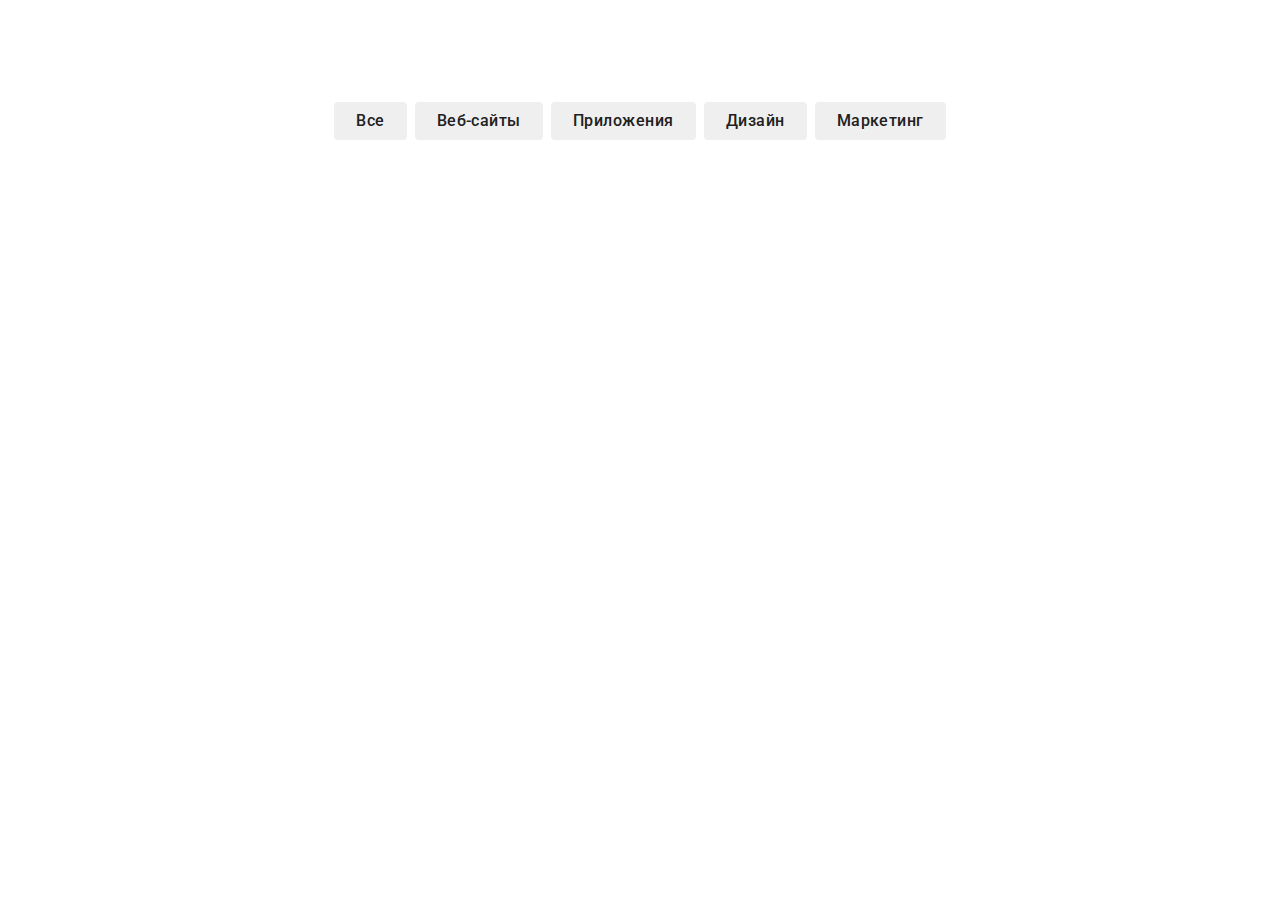
==== commit 21a53ddd: "дз8" ====
--- a/portfolio.html
+++ b/portfolio.html
@@ -64,7 +64,7 @@
          <section class="section">
             <div class="content-portfolio container">
                <h1 class="visually-hidden">Портфолио</h1>
-               <!-- <ul class="filter list">
+               <ul class="filter list">
                   <li class="filter__item">
                      <button type="button" class="filter__btn">Все</button>
                   </li>
@@ -80,25 +80,20 @@
                   <li class="filter__item">
                      <button type="button" class="filter__btn">Маркетинг</button>
                   </li>
-               </ul> -->
+               </ul>
                <!-- колекция карточек -->
-               <ul class="portfolio">
-                  <li class="portfolio__card">
-                     <a class="portfolio__link link" href="#">
-                        <div class="portfolio__overlay">
-                           <div class="portfolio__overlay-wrapper">
-                              <p class="portfolio__overlay-text">
-                                 Технокряк это современная площадка распространения коронавируса.
-                                 Компании используют эту платформу для цифрового шпионажа и атак на
-                                 защищённые сервера конкурентов.
-                              </p>
-                           </div>
-                           <img
-                              class="portfolio__img"
-                              src="./images/img10.jpg"
-                              alt=""
-                              width="370"
-                           />
+               <!-- <ul class="portfolio">
+                  <li class="portfolio__card">
+                     <a class="portfolio__link link" href="#">
+                        <div class="portfolio__overlay">
+                           <div class="portfolio__overlay-wrapper">
+                              <p class="portfolio__overlay-text">
+                                 Технокряк это современная площадка распространения коронавируса.
+                                 Компании используют эту платформу для цифрового шпионажа и атак на
+                                 защищённые сервера конкурентов.
+                              </p>
+                           </div>
+                           <img class="portfolio__img" src="./images/img10.jpg" alt="" />
                         </div>
                         <div class="portfolio__container">
                            <h2 class="portfolio__title">Технокряк</h2>
@@ -116,12 +111,7 @@
                                  защищённые сервера конкурентов.
                               </p>
                            </div>
-                           <img
-                              class="portfolio__img"
-                              src="./images/img-1.jpg"
-                              alt=""
-                              width="370"
-                           />
+                           <img class="portfolio__img" src="./images/img-1.jpg" alt="" />
                         </div>
                         <div class="portfolio__container">
                            <h2 class="portfolio__title">Постер New Orlean vs Golden Star</h2>
@@ -139,12 +129,7 @@
                                  защищённые сервера конкурентов.
                               </p>
                            </div>
-                           <img
-                              class="portfolio__img"
-                              src="./images/img-2.jpg"
-                              alt=""
-                              width="370"
-                           />
+                           <img class="portfolio__img" src="./images/img-2.jpg" alt="" />
                         </div>
                         <div class="portfolio__container">
                            <h2 class="portfolio__title">Ресторан Seafood</h2>
@@ -290,7 +275,7 @@
                         </div>
                      </a>
                   </li>
-               </ul>
+               </ul> -->
             </div>
          </section>
       </main>
--- a/css/main.min.css
+++ b/css/main.min.css
@@ -1,2 +1,2 @@
-:root{--accent-color: #2196f3;--primary-text-color: #757575;--secondary-text-color: #212121;--primary-white-color: #ffffff;--footer__address-footer-color: rgba(255, 255, 255, 0.6);--transition-property: 250ms cubic-bezier(0.4, 0, 0.2, 1)}body{background-color:var(--primary-white-color);color:var(--primary-text-color);font-family:Roboto, sans-serif}h1,h2,h3,h4,h5,h6,p{margin:0;padding:0}ul{list-style:none;padding:0;margin:0}.visually-hidden{position:fixed;-webkit-transform:scale(0);transform:scale(0)}.section{padding-bottom:60px;padding-top:60px}@media screen and (min-width: 1200px){.section{padding-bottom:94px;padding-top:94px}}.section-title{margin-bottom:30px}@media screen and (min-width: 1200px){.section-title{margin-bottom:50px}}img{display:block;max-width:100%}a{text-decoration:none}.logo{font-family:Raleway;font-weight:700;font-size:26px;line-height:1.19;letter-spacing:0.03em;text-decoration:none;color:#000000}.logo__highlight{color:var(--accent-color)}.section-title{font-weight:700;font-size:36px;line-height:1.16;text-align:center;letter-spacing:0.03em;color:var(--secondary-text-color)}.footer .team__social-link{background-color:rgba(255,255,255,0.1)}.footer .team__social-link:hover,.footer .team__social-link:focus{background-color:var(--accent-color);-webkit-transition:var(--transition-property);transition:var(--transition-property)}.footer .team__social-icon{fill:var(--primary-white-color)}.footer .footer__social-list{-webkit-box-align:start;-ms-flex-align:start;align-items:flex-start;display:-webkit-box;display:-ms-flexbox;display:flex;-webkit-box-orient:vertical;-webkit-box-direction:normal;-ms-flex-direction:column;flex-direction:column;-webkit-box-pack:start;-ms-flex-pack:start;justify-content:flex-start}.footer__social-title{font-size:14px;line-height:1.14;letter-spacing:0.03em;text-transform:uppercase;margin-bottom:20px;color:var(--primary-white-color)}.container{padding-left:15px;padding-right:15px;margin-left:auto;margin-right:auto;max-width:480px}@media screen and (min-width: 480px){.container{max-width:480px}}@media screen and (min-width: 768px){.container{max-width:768px}}@media screen and (min-width: 1200px){.container{max-width:1200px}}.header__border{border-bottom:1px solid #ececec}.header__container{display:-webkit-box;display:-ms-flexbox;display:flex;-webkit-box-align:center;-ms-flex-align:center;align-items:center}.nav{margin-left:93px}.nav__list{display:-webkit-box;display:-ms-flexbox;display:flex}.nav__item{margin-right:50px;display:block;padding-top:32px;padding-bottom:32px}.nav__item:last-child{margin-right:0}.nav__link{padding-top:32px;padding-bottom:32px;-webkit-transition:var(--transition-property);transition:var(--transition-property)}.nav__link{position:relative;font-weight:500;font-size:14px;line-height:1.14;letter-spacing:0.02em;text-decoration:none;color:var(--secondary-text-color)}.nav__link:hover,.nav__link:focus{color:var(--accent-color)}.active{color:var(--accent-color)}.active::after{content:'';position:absolute;width:100%;height:4px;left:0;bottom:0;background-color:var(--accent-color);border-radius:2px}.contact{display:-webkit-box;display:-ms-flexbox;display:flex;margin-left:auto}.contact__list{display:-webkit-box;display:-ms-flexbox;display:flex;-webkit-box-align:center;-ms-flex-align:center;align-items:center;margin-right:50px}.contact__list:last-child{margin-right:0}.contact__link{display:-webkit-box;display:-ms-flexbox;display:flex;-webkit-box-align:center;-ms-flex-align:center;align-items:center;padding-top:32px;padding-left:10px;padding-bottom:32px;font-weight:500;font-size:14px;line-height:1.14;letter-spacing:0.02em;color:var(--primary-text-color);-webkit-text-decoration-line:none;text-decoration-line:none}.contact__link:hover,.contact__link:focus{color:var(--accent-color);-webkit-transition:var(--transition-property);transition:var(--transition-property)}.contact__icon{margin-right:10px;fill:currentColor}.banner{padding:118px 0px;text-align:center;background:#2f303a;color:var(--primary-white-color);max-width:1600px;margin:0 auto;background-image:-webkit-gradient(linear, left top, left bottom, from(rgba(47,48,58,0.4)), to(rgba(47,48,58,0.4))),url(../images/hero.jpg);background-image:linear-gradient(to bottom, rgba(47,48,58,0.4), rgba(47,48,58,0.4)),url(../images/hero.jpg);background-position:50% 50%;background-size:cover;background-repeat:no-repeat}.banner__title{font-size:26px;line-height:1.6;letter-spacing:0.06em;text-transform:uppercase;margin-bottom:30px}@media screen and (min-width: 1200px){.banner{padding:200px 0px}.banner__title{font-size:44px;line-height:1.36;letter-spacing:0.06em}}.button{padding:10px 32px;font-family:inherit;font-weight:700;font-size:16px;line-height:1.87;letter-spacing:0.06em;color:var(--primary-white-color);background-color:var(--accent-color);cursor:pointer;-webkit-box-shadow:0px 4px 4px rgba(0,0,0,0.15);box-shadow:0px 4px 4px rgba(0,0,0,0.15);border:none;border-radius:4px}.features{text-align:center}.features__item{margin-bottom:30px}.features__item:last-child{margin-bottom:0}.features__icon{padding:25px 0;margin-bottom:30px;border-radius:4px;background-color:#f5f4fa}.features__title{font-weight:700;font-size:14px;line-height:1.14;text-transform:uppercase;margin-bottom:10px;color:var(--secondary-text-color)}.features__description{font-size:14px;text-align:left;line-height:1.71;letter-spacing:0.03em}@media screen and (min-width: 768px) and (max-width: 1199.98px){.features{display:-webkit-box;display:-ms-flexbox;display:flex;-ms-flex-wrap:wrap;flex-wrap:wrap;margin:-15px}.features__item{width:calc(100% / 2 - 30px);margin:15px}.features__item:nth-last-child(-n+2){margin-bottom:0}}@media screen and (min-width: 1200px){.features{display:-webkit-box;display:-ms-flexbox;display:flex;-webkit-box-pack:center;-ms-flex-pack:center;justify-content:center}.features__item{-ms-flex-preferred-size:270px;flex-basis:270px;margin:0px 30px 0px 0px}.features__item:last-child{margin-right:0}}.providing{padding-top:0px}@media screen and (max-width: 1199.98px){.providing{display:none}}.providing__discription{display:-webkit-box;display:-ms-flexbox;display:flex}.providing__card{position:relative;margin-right:30px}.providing__card:last-child{margin-right:0}.providing__card-description{position:absolute;bottom:0;padding:27px 0;width:370px;height:70px;font-weight:700;font-size:14px;line-height:1.14;text-align:center;text-transform:uppercase;letter-spacing:0.03em;color:var(--primary-white-color);background-color:rgba(47,48,58,0.8)}.team{background-color:#f5f4fa}.team__wrapper{font-size:16px;line-height:1.19;text-align:center;letter-spacing:0.03em}@media screen and (min-width: 768px) and (max-width: 1199.98px){.team__wrapper{display:-webkit-box;display:-ms-flexbox;display:flex;-ms-flex-wrap:wrap;flex-wrap:wrap;margin:-15px}}@media screen and (min-width: 1200px){.team__wrapper{display:-webkit-box;display:-ms-flexbox;display:flex;-ms-flex-wrap:wrap;flex-wrap:wrap}}.team__card{margin-bottom:30px;-webkit-box-shadow:0px 1px 3px rgba(0,0,0,0.12),0px 1px 1px rgba(0,0,0,0.14),0px 2px 1px rgba(0,0,0,0.2);box-shadow:0px 1px 3px rgba(0,0,0,0.12),0px 1px 1px rgba(0,0,0,0.14),0px 2px 1px rgba(0,0,0,0.2);border-radius:0px 0px 4px 4px;background-color:var(--primary-white-color)}.team__card:last-child{margin-bottom:0}@media screen and (min-width: 768px) and (max-width: 1199.98px){.team__card{width:calc(100% / 2 - 30px);margin:15px}.team__card:nth-last-child(-n+2){margin-bottom:0}}@media screen and (min-width: 1200px){.team__card{-ms-flex-preferred-size:270px;flex-basis:270px;margin:15px;margin:0px 30px 0px 0px}.team__card:last-child{margin-right:0}}.team__card-wrapper{padding:30px 0px}.team__card-name{font-weight:500;font-size:16px;line-height:1.19;text-align:center;letter-spacing:0.03em;color:var(--secondary-text-color);margin-bottom:10px}.team__card-discription{margin-bottom:16px}.team__social-list{display:-webkit-box;display:-ms-flexbox;display:flex;-webkit-box-align:center;-ms-flex-align:center;align-items:center;-webkit-box-pack:center;-ms-flex-pack:center;justify-content:center}.team__social-wrapper{margin-right:10px}.team__social-wrapper:last-child{margin-right:0px}.team__social-wrapper:hover{-webkit-transition:var(--transition-property);transition:var(--transition-property)}.team__social-link{display:-webkit-box;display:-ms-flexbox;display:flex;-webkit-box-align:center;-ms-flex-align:center;align-items:center;-webkit-box-pack:center;-ms-flex-pack:center;justify-content:center;width:44px;height:44px;border-radius:50%}.team__social-icon{width:20px;height:20px;margin:auto;fill:#afb1b8}.team__social-link:hover,.team__social-link:focus{background-color:var(--accent-color);-webkit-transition:var(--transition-property);transition:var(--transition-property)}.team__social-wrapper:hover .team__social-icon,.team__social-wrapper:focus .team__social-icon{fill:var(--primary-white-color);-webkit-transition:var(--transition-property);transition:var(--transition-property)}.partners-title{font-size:36px;line-height:42px;text-align:center;padding-bottom:50px;letter-spacing:0.03em;color:var(--secondary-text-color)}.partners__list{display:-webkit-box;display:-ms-flexbox;display:flex;-ms-flex-wrap:wrap;flex-wrap:wrap;-webkit-box-pack:justify;-ms-flex-pack:justify;justify-content:space-between}@media screen and (min-width: 1200px){.partners__list{-webkit-box-pack:justify;-ms-flex-pack:justify;justify-content:space-between}}.partners__card{display:-webkit-box;display:-ms-flexbox;display:flex;margin-bottom:30px;-webkit-box-align:center;-ms-flex-align:center;align-items:center;-webkit-box-pack:center;-ms-flex-pack:center;justify-content:center;width:210px;height:92px;border:1px solid #afb1b8;border-radius:4px}.partners__card:hover{cursor:pointer;border-color:var(--accent-color);-webkit-transition:var(--transition-property);transition:var(--transition-property)}.partners__card:nth-last-child(-n+2){margin-bottom:0}@media screen and (min-width: 768px){.partners__card{-ms-flex-preferred-size:226px;flex-basis:226px}.partners__card:nth-last-child(-n+3){margin-bottom:0}}@media screen and (min-width: 1200px){.partners__card{-ms-flex-preferred-size:170px;flex-basis:170px;margin-bottom:0}}.partners__icon{fill:#afb1b8}.partners__card:hover .partners__icon,.partners__card:hover .partners__icon{fill:var(--accent-color);-webkit-transition:var(--transition-property);transition:var(--transition-property)}.filter{display:-webkit-box;display:-ms-flexbox;display:flex;-webkit-box-orient:horizontal;-webkit-box-direction:normal;-ms-flex-direction:row;flex-direction:row;-webkit-box-pack:center;-ms-flex-pack:center;justify-content:center;margin-bottom:50px;margin-right:8px}.filter__item{margin-right:8px}.filter__item:last-child{margin-right:0}.filter__btn{border:none;border-radius:4px;padding:6px 22px;font-family:inherit;font-weight:500;font-size:16px;line-height:1.62;text-align:center;letter-spacing:0.03em;color:var(--secondary-text-color);cursor:pointer}.filter__btn:hover,.filter__btn:focus{background-color:var(--accent-color);color:var(--primary-white-color);-webkit-box-shadow:0px 3px 1px rgba(0,0,0,0.1),0px 1px 2px rgba(0,0,0,0.08),0px 2px 2px rgba(0,0,0,0.12);box-shadow:0px 3px 1px rgba(0,0,0,0.1),0px 1px 2px rgba(0,0,0,0.08),0px 2px 2px rgba(0,0,0,0.12);border-radius:4px;-webkit-transition:var(--transition-property);transition:var(--transition-property)}.portfolio{display:-webkit-box;display:-ms-flexbox;display:flex;-ms-flex-wrap:wrap;flex-wrap:wrap;margin-right:-30px;margin-bottom:-30px}.portfolio__card{margin-right:30px;margin-bottom:30px}.portfolio__card:nth-child(n+7){margin-bottom:0}.portfolio__link{display:block;width:370px;border:1px solid #eeeeee}.portfolio__link:hover,.portfolio__link:focus{-webkit-box-shadow:0px 1px 1px rgba(0,0,0,0.12),0px 4px 4px rgba(0,0,0,0.06),1px 4px 6px rgba(0,0,0,0.16);box-shadow:0px 1px 1px rgba(0,0,0,0.12),0px 4px 4px rgba(0,0,0,0.06),1px 4px 6px rgba(0,0,0,0.16);-webkit-transition:var(--transition-property);transition:var(--transition-property)}.portfolio__overlay{position:relative;overflow:hidden}.portfolio__overlay-wrapper{display:-webkit-box;display:-ms-flexbox;display:flex;-webkit-box-pack:center;-ms-flex-pack:center;justify-content:center;-webkit-box-align:center;-ms-flex-align:center;align-items:center;position:absolute;top:100%;left:0;width:100%;height:100%;background-color:rgba(33,150,243,0.9);-webkit-transition:-webkit-transform 250ms ease;transition:-webkit-transform 250ms ease;transition:transform 250ms ease;transition:transform 250ms ease, -webkit-transform 250ms ease}.portfolio__overlay-text{padding:24px;color:var(--primary-white-color);font-size:18px;line-height:1.55}.portfolio__container{padding:20px 24px}.portfolio__title{margin-bottom:4px;font-weight:700;font-size:18px;line-height:2;letter-spacing:0.06em;color:var(--secondary-text-color)}.portfolio__discription{font-size:16px;color:var(--primary-text-color);line-height:1.87;letter-spacing:0.03em}.portfolio__link:hover .portfolio__overlay-wrapper,.portfolio__link:focus .portfolio__overlay-wrapper{-webkit-transform:translatey(-100%);transform:translatey(-100%)}.modal__container{position:fixed;top:0;left:50%;-webkit-transform:translateX(-50%);transform:translateX(-50%);width:100vw;height:100vh;background:rgba(0,0,0,0.2);opacity:1;visibility:visible;-webkit-transition:opacity var(--transition-property),visibility var(--transition-property);transition:opacity var(--transition-property),visibility var(--transition-property)}.modal__container.is-hidden{opacity:0;visibility:hidden;pointer-events:none}.modal__close-button{display:-webkit-box;display:-ms-flexbox;display:flex;-webkit-box-pack:center;-ms-flex-pack:center;justify-content:center;-webkit-box-align:center;-ms-flex-align:center;align-items:center;position:absolute;top:8px;right:8px;width:30px;height:30px;background-color:var(--primary-white-color);border:1px solid rgba(0,0,0,0.1);border-radius:50%;cursor:pointer}.modal__close-button:hover,.modal__close-button:focus{fill:#2196f3}.modal{position:absolute;top:50%;left:50%;-webkit-transform:translate(-50%, -50%);transform:translate(-50%, -50%);width:528px;padding:40px;text-align:left;text-transform:none;background-color:var(--primary-white-color);-webkit-box-shadow:0px 1px 3px rgba(0,0,0,0.12),0px 1px 1px rgba(0,0,0,0.14),0px 2px 1px rgba(0,0,0,0.2);box-shadow:0px 1px 3px rgba(0,0,0,0.12),0px 1px 1px rgba(0,0,0,0.14),0px 2px 1px rgba(0,0,0,0.2);border-radius:4px}.modal__title{margin-bottom:12px;font-weight:700;font-size:20px;line-height:23px;text-align:center;letter-spacing:0.03em;color:#212121}.modal__label{position:relative;display:-webkit-box;display:-ms-flexbox;display:flex;-webkit-box-orient:vertical;-webkit-box-direction:normal;-ms-flex-direction:column;flex-direction:column;margin-bottom:10px;font-size:12px;line-height:14px;letter-spacing:0.01em;color:#757575}.modal__input{margin-top:4px;padding-top:11px;padding-bottom:11px;padding-left:40px;border:1px solid rgba(33,33,33,0.2);border-radius:4px;outline:transparent}.modal__icon{position:absolute;top:28px;left:12px}.modal__textarea{margin-bottom:20px}.inner__textarea{margin-top:4px;padding:12px 16px;resize:none;font-size:14px;line-height:16px;letter-spacing:0.01em;border:1px solid rgba(33,33,33,0.2);border-radius:4px}.inner__textarea::-webkit-input-placeholder{color:rgba(117,117,117,0.5)}.inner__textarea:-ms-input-placeholder{color:rgba(117,117,117,0.5)}.inner__textarea::-ms-input-placeholder{color:rgba(117,117,117,0.5)}.inner__textarea::placeholder{color:rgba(117,117,117,0.5)}.agreement__wrap{display:-webkit-box;display:-ms-flexbox;display:flex;-webkit-box-align:center;-ms-flex-align:center;align-items:center;-webkit-box-pack:center;-ms-flex-pack:center;justify-content:center;margin-bottom:30px;font-size:14px;line-height:24px;letter-spacing:0.03em;color:#757575}.agreement__checkbox{display:-webkit-box;display:-ms-flexbox;display:flex;-webkit-box-align:center;-ms-flex-align:center;align-items:center;-webkit-box-pack:center;-ms-flex-pack:center;justify-content:center;width:16px;height:16px;margin-right:7px;border-width:2px;border-style:solid;border-color:#212121;border-radius:2px}.agreement__input:checked+.agreement__checkbox{background-color:#2196f3;border-color:#2196f3}.agreement__link{color:#2196f3}.modal-btn{display:block;margin-left:auto;margin-right:auto;padding:10px 55px;font-weight:bold;font-size:16px;line-height:30px;letter-spacing:0.06em;color:#ffffff;border:transparent;background:#188ce8;-webkit-box-shadow:0px 4px 4px rgba(0,0,0,0.15);box-shadow:0px 4px 4px rgba(0,0,0,0.15);border-radius:4px;cursor:pointer}.modal__label:hover .modal__input{border:1px solid #2196f3}.modal__input:focus{border:1px solid #2196f3}.modal__input:not(:placeholder-shown){border:1px solid #2196f3}.modal__label:hover .modal__icon,.modal__input:focus+.modal__icon,.modal__input:not(:placeholder-shown)+.modal__icon{fill:#2196f3}.footer{padding:60px 0;background-color:#2f303a}.footer__box{display:-webkit-box;display:-ms-flexbox;display:flex;-webkit-box-align:baseline;-ms-flex-align:baseline;align-items:baseline}.footer__content{margin-right:70px}.footer__logo{display:block;color:var(--primary-white-color);margin-bottom:20px}.footer__link{margin-bottom:9px;font-size:14px;font-style:normal;line-height:1.71;letter-spacing:0.03em;text-decoration:none}.footer__link:last-child{margin-bottom:0}.footer__link .footer__address{text-decoration:inherit;color:var(--primary-white-color)}.footer__link .email,.footer__link .tel{color:rgba(255,255,255,0.6);text-decoration:inherit}.footer__link .email:hover,.footer__link .email:focus,.footer__link .tel:hover,.footer__link .tel:focus{color:var(--accent-color);-webkit-transition:var(--transition-property);transition:var(--transition-property)}.footer__social-list{-webkit-box-align:start;-ms-flex-align:start;align-items:flex-start;display:-webkit-box;display:-ms-flexbox;display:flex;-webkit-box-orient:vertical;-webkit-box-direction:normal;-ms-flex-direction:column;flex-direction:column;-webkit-box-pack:start;-ms-flex-pack:start;justify-content:flex-start}.footer__social-title{font-size:14px;line-height:1.14;letter-spacing:0.03em;text-transform:uppercase;margin-bottom:20px;color:var(--primary-white-color)}
+:root{--accent-color: #2196f3;--primary-text-color: #757575;--secondary-text-color: #212121;--primary-white-color: #ffffff;--footer__address-footer-color: rgba(255, 255, 255, 0.6);--transition-property: 250ms cubic-bezier(0.4, 0, 0.2, 1)}body{background-color:var(--primary-white-color);color:var(--primary-text-color);font-family:Roboto, sans-serif}h1,h2,h3,h4,h5,h6,p{margin:0;padding:0}ul{list-style:none;padding:0;margin:0}.visually-hidden{position:fixed;-webkit-transform:scale(0);transform:scale(0)}.section{padding-bottom:60px;padding-top:60px}@media screen and (min-width: 1200px){.section{padding-bottom:94px;padding-top:94px}}.section-title{margin-bottom:30px}@media screen and (min-width: 1200px){.section-title{margin-bottom:50px}}img{display:block;max-width:100%}a{text-decoration:none}.logo{font-family:Raleway;font-weight:700;font-size:26px;line-height:1.19;letter-spacing:0.03em;text-decoration:none;color:#000000}.logo__highlight{color:var(--accent-color)}.section-title{font-weight:700;font-size:36px;line-height:1.16;text-align:center;letter-spacing:0.03em;color:var(--secondary-text-color)}.footer .team__social-link{background-color:rgba(255,255,255,0.1)}.footer .team__social-link:hover,.footer .team__social-link:focus{background-color:var(--accent-color);-webkit-transition:var(--transition-property);transition:var(--transition-property)}.footer .team__social-icon{fill:var(--primary-white-color)}.footer .footer__social-list{-webkit-box-align:start;-ms-flex-align:start;align-items:flex-start;display:-webkit-box;display:-ms-flexbox;display:flex;-webkit-box-orient:vertical;-webkit-box-direction:normal;-ms-flex-direction:column;flex-direction:column;-webkit-box-pack:start;-ms-flex-pack:start;justify-content:flex-start}.footer__social-title{font-size:14px;line-height:1.14;letter-spacing:0.03em;text-transform:uppercase;margin-bottom:20px;color:var(--primary-white-color)}.container{padding-left:15px;padding-right:15px;margin-left:auto;margin-right:auto;max-width:480px}@media screen and (min-width: 480px){.container{max-width:480px}}@media screen and (min-width: 768px){.container{max-width:768px}}@media screen and (min-width: 1200px){.container{max-width:1200px}}.header__border{border-bottom:1px solid #ececec}.header__container{display:-webkit-box;display:-ms-flexbox;display:flex;-webkit-box-align:center;-ms-flex-align:center;align-items:center}.nav{margin-left:93px}@media screen and (max-width: 767.98px){.nav{display:none}}.nav__list{display:-webkit-box;display:-ms-flexbox;display:flex}.nav__item{margin-right:50px;display:block;padding-top:32px;padding-bottom:32px}.nav__item:last-child{margin-right:0}.nav__link{padding-top:32px;padding-bottom:32px;-webkit-transition:var(--transition-property);transition:var(--transition-property)}.nav__link{position:relative;font-weight:500;font-size:14px;line-height:1.14;letter-spacing:0.02em;text-decoration:none;color:var(--secondary-text-color)}.nav__link:hover,.nav__link:focus{color:var(--accent-color)}.active{color:var(--accent-color)}.active::after{content:'';position:absolute;width:100%;height:4px;left:0;bottom:0;background-color:var(--accent-color);border-radius:2px}.contact{display:block;margin-left:auto}@media screen and (max-width: 767.98px){.contact{display:none}}@media screen and (min-width: 1200px){.contact{display:-webkit-box;display:-ms-flexbox;display:flex;margin-left:auto}}@media screen and (min-width: 768px){.contact__list{display:-webkit-box;display:-ms-flexbox;display:flex;-webkit-box-align:center;-ms-flex-align:center;align-items:center}}@media screen and (min-width: 768px) and (max-width: 1199.98px){.contact__list:first-child{margin-bottom:10px}}@media screen and (min-width: 1200px){.contact__list{margin-right:50px}}.contact__list:last-child{margin-right:0}.contact__link{display:-webkit-box;display:-ms-flexbox;display:flex;-webkit-box-align:center;-ms-flex-align:center;align-items:center;font-weight:500;font-size:14px;line-height:1.14;letter-spacing:0.02em;color:var(--primary-text-color);-webkit-text-decoration-line:none;text-decoration-line:none}@media screen and (min-width: 1200px){.contact__link{padding-top:32px;padding-left:10px;padding-bottom:32px}}.contact__link:hover,.contact__link:focus{color:var(--accent-color);-webkit-transition:var(--transition-property);transition:var(--transition-property)}.contact__icon{margin-right:10px;fill:currentColor}.mobile-menu{display:none}@media screen and (max-width: 767.98px){.mobile-menu{position:relative;display:-webkit-box;display:-ms-flexbox;display:flex;-webkit-box-align:center;-ms-flex-align:center;align-items:center;-webkit-box-pack:center;-ms-flex-pack:center;justify-content:center;width:40px;width:40px;padding:0;background-color:transparent;margin-left:auto;border:none;z-index:100}}.mobile-menu:hover .mobile-menu-icon{fill:var(--btn-acent-color);cursor:pointer}.mobile-menu-close{display:none}.mobile-menu.is-open .mobile-menu-open{display:none}.mobile-menu.is-open .mobile-menu-close{display:block}.banner{padding:118px 0px;text-align:center;background:#2f303a;color:var(--primary-white-color);max-width:1600px;margin:0 auto;background-image:-webkit-gradient(linear, left top, left bottom, from(rgba(47,48,58,0.4)), to(rgba(47,48,58,0.4))),url(../images/hero.jpg);background-image:linear-gradient(to bottom, rgba(47,48,58,0.4), rgba(47,48,58,0.4)),url(../images/hero.jpg);background-position:50% 50%;background-size:cover;background-repeat:no-repeat}.banner__title{font-size:26px;line-height:1.6;letter-spacing:0.06em;text-transform:uppercase;margin-bottom:30px}@media screen and (min-width: 1200px){.banner{padding:200px 0px}.banner__title{font-size:44px;line-height:1.36;letter-spacing:0.06em}}.button{padding:10px 32px;font-family:inherit;font-weight:700;font-size:16px;line-height:1.87;letter-spacing:0.06em;color:var(--primary-white-color);background-color:var(--accent-color);cursor:pointer;-webkit-box-shadow:0px 4px 4px rgba(0,0,0,0.15);box-shadow:0px 4px 4px rgba(0,0,0,0.15);border:none;border-radius:4px}.features{text-align:center}.features__item{margin-bottom:30px}.features__item:last-child{margin-bottom:0}.features__icon{padding:25px 0;margin-bottom:30px;border-radius:4px;background-color:#f5f4fa}.features__title{font-weight:700;font-size:14px;line-height:1.14;text-transform:uppercase;margin-bottom:10px;color:var(--secondary-text-color)}.features__description{font-size:14px;text-align:left;line-height:1.71;letter-spacing:0.03em}@media screen and (min-width: 768px) and (max-width: 1199.98px){.features{display:-webkit-box;display:-ms-flexbox;display:flex;-ms-flex-wrap:wrap;flex-wrap:wrap;margin:-15px}.features__item{width:calc(100% / 2 - 30px);margin:15px}.features__item:nth-last-child(-n+2){margin-bottom:0}}@media screen and (min-width: 1200px){.features{display:-webkit-box;display:-ms-flexbox;display:flex;-webkit-box-pack:center;-ms-flex-pack:center;justify-content:center}.features__item{-ms-flex-preferred-size:270px;flex-basis:270px;margin:0px 30px 0px 0px}.features__item:last-child{margin-right:0}}.providing{padding-top:0px}@media screen and (max-width: 1199.98px){.providing{display:none}}.providing__discription{display:-webkit-box;display:-ms-flexbox;display:flex}.providing__card{position:relative;margin-right:30px}.providing__card:last-child{margin-right:0}.providing__card-description{position:absolute;bottom:0;padding:27px 0;width:370px;height:70px;font-weight:700;font-size:14px;line-height:1.14;text-align:center;text-transform:uppercase;letter-spacing:0.03em;color:var(--primary-white-color);background-color:rgba(47,48,58,0.8)}.team{background-color:#f5f4fa}.team__wrapper{font-size:16px;line-height:1.19;text-align:center;letter-spacing:0.03em}@media screen and (min-width: 768px) and (max-width: 1199.98px){.team__wrapper{display:-webkit-box;display:-ms-flexbox;display:flex;-ms-flex-wrap:wrap;flex-wrap:wrap;margin:-15px}}@media screen and (min-width: 1200px){.team__wrapper{display:-webkit-box;display:-ms-flexbox;display:flex;-ms-flex-wrap:wrap;flex-wrap:wrap}}.team__card{margin-bottom:30px;-webkit-box-shadow:0px 1px 3px rgba(0,0,0,0.12),0px 1px 1px rgba(0,0,0,0.14),0px 2px 1px rgba(0,0,0,0.2);box-shadow:0px 1px 3px rgba(0,0,0,0.12),0px 1px 1px rgba(0,0,0,0.14),0px 2px 1px rgba(0,0,0,0.2);border-radius:0px 0px 4px 4px;background-color:var(--primary-white-color)}.team__card:last-child{margin-bottom:0}@media screen and (min-width: 768px) and (max-width: 1199.98px){.team__card{width:calc(100% / 2 - 30px);margin:15px}.team__card:nth-last-child(-n+2){margin-bottom:0}}@media screen and (min-width: 1200px){.team__card{-ms-flex-preferred-size:270px;flex-basis:270px;margin:15px;margin:0px 30px 0px 0px}.team__card:last-child{margin-right:0}}.team__card-wrapper{padding:30px 0px}.team__card-name{font-weight:500;font-size:16px;line-height:1.19;text-align:center;letter-spacing:0.03em;color:var(--secondary-text-color);margin-bottom:10px}.team__card-discription{margin-bottom:16px}.team__social-list{display:-webkit-box;display:-ms-flexbox;display:flex;-webkit-box-align:center;-ms-flex-align:center;align-items:center;-webkit-box-pack:center;-ms-flex-pack:center;justify-content:center}.team__social-wrapper{margin-right:10px}.team__social-wrapper:last-child{margin-right:0px}.team__social-wrapper:hover{-webkit-transition:var(--transition-property);transition:var(--transition-property)}.team__social-link{display:-webkit-box;display:-ms-flexbox;display:flex;-webkit-box-align:center;-ms-flex-align:center;align-items:center;-webkit-box-pack:center;-ms-flex-pack:center;justify-content:center;width:44px;height:44px;border-radius:50%}.team__social-icon{width:20px;height:20px;margin:auto;fill:#afb1b8}.team__social-link:hover,.team__social-link:focus{background-color:var(--accent-color);-webkit-transition:var(--transition-property);transition:var(--transition-property)}.team__social-wrapper:hover .team__social-icon,.team__social-wrapper:focus .team__social-icon{fill:var(--primary-white-color);-webkit-transition:var(--transition-property);transition:var(--transition-property)}.partners-title{font-size:36px;line-height:42px;text-align:center;padding-bottom:50px;letter-spacing:0.03em;color:var(--secondary-text-color)}.partners__list{display:-webkit-box;display:-ms-flexbox;display:flex;-ms-flex-wrap:wrap;flex-wrap:wrap;-webkit-box-pack:justify;-ms-flex-pack:justify;justify-content:space-between}@media screen and (min-width: 1200px){.partners__list{-webkit-box-pack:justify;-ms-flex-pack:justify;justify-content:space-between}}.partners__card{display:-webkit-box;display:-ms-flexbox;display:flex;margin-bottom:30px;-webkit-box-align:center;-ms-flex-align:center;align-items:center;-webkit-box-pack:center;-ms-flex-pack:center;justify-content:center;width:210px;height:92px;border:1px solid #afb1b8;border-radius:4px}.partners__card:hover{cursor:pointer;border-color:var(--accent-color);-webkit-transition:var(--transition-property);transition:var(--transition-property)}.partners__card:nth-last-child(-n+2){margin-bottom:0}@media screen and (min-width: 768px){.partners__card{-ms-flex-preferred-size:226px;flex-basis:226px}.partners__card:nth-last-child(-n+3){margin-bottom:0}}@media screen and (min-width: 1200px){.partners__card{-ms-flex-preferred-size:170px;flex-basis:170px;margin-bottom:0}}.partners__icon{fill:#afb1b8}.partners__card:hover .partners__icon,.partners__card:hover .partners__icon{fill:var(--accent-color);-webkit-transition:var(--transition-property);transition:var(--transition-property)}.filter{display:-webkit-box;display:-ms-flexbox;display:flex;-webkit-box-pack:start;-ms-flex-pack:start;justify-content:start;-ms-flex-wrap:wrap;flex-wrap:wrap;margin-bottom:40px}@media screen and (min-width: 768px) and (max-width: 1199.98px){.filter{-webkit-box-pack:center;-ms-flex-pack:center;justify-content:center;margin-bottom:14px}}@media screen and (min-width: 1200px){.filter{-webkit-box-pack:center;-ms-flex-pack:center;justify-content:center;margin-bottom:50px}}.filter__item{margin-right:8px;margin-bottom:15px}.filter__item:last-child{margin-right:0}.filter__item:nth-child(n+4){margin-bottom:0px}@media screen and (min-width: 768px) and (max-width: 1199.98px){.filter__item{margin-bottom:0px}}@media screen and (min-width: 1200px){.filter__item{margin-bottom:0px}}.filter__btn{border:none;border-radius:4px;padding:6px 22px;font-family:inherit;font-weight:500;font-size:16px;line-height:1.62;text-align:center;letter-spacing:0.03em;color:var(--secondary-text-color);cursor:pointer}.filter__btn:hover,.filter__btn:focus{background-color:var(--accent-color);color:var(--primary-white-color);-webkit-box-shadow:0px 3px 1px rgba(0,0,0,0.1),0px 1px 2px rgba(0,0,0,0.08),0px 2px 2px rgba(0,0,0,0.12);box-shadow:0px 3px 1px rgba(0,0,0,0.1),0px 1px 2px rgba(0,0,0,0.08),0px 2px 2px rgba(0,0,0,0.12);border-radius:4px;-webkit-transition:var(--transition-property);transition:var(--transition-property)}@media screen and (min-width: 768px) and (max-width: 1199.98px){.portfolio{display:-webkit-box;display:-ms-flexbox;display:flex;-ms-flex-wrap:wrap;flex-wrap:wrap;margin-right:-30px;margin-bottom:-30px}}@media screen and (min-width: 1200px){.portfolio{display:-webkit-box;display:-ms-flexbox;display:flex;-ms-flex-wrap:wrap;flex-wrap:wrap;margin-right:-30px;margin-bottom:-30px}}.portfolio__card{margin-bottom:30px}@media screen and (min-width: 768px) and (max-width: 1199.98px){.portfolio__card{margin:30px}}@media screen and (min-width: 1200px){.portfolio__card{margin-right:30px}}.portfolio__card:nth-child(n+7){margin-bottom:0}.portfolio__link{display:block;width:370px;border:1px solid #eeeeee}.portfolio__link:hover,.portfolio__link:focus{-webkit-box-shadow:0px 1px 1px rgba(0,0,0,0.12),0px 4px 4px rgba(0,0,0,0.06),1px 4px 6px rgba(0,0,0,0.16);box-shadow:0px 1px 1px rgba(0,0,0,0.12),0px 4px 4px rgba(0,0,0,0.06),1px 4px 6px rgba(0,0,0,0.16);-webkit-transition:var(--transition-property);transition:var(--transition-property)}.portfolio__overlay{position:relative;overflow:hidden}.portfolio__overlay-wrapper{display:-webkit-box;display:-ms-flexbox;display:flex;-webkit-box-pack:center;-ms-flex-pack:center;justify-content:center;-webkit-box-align:center;-ms-flex-align:center;align-items:center;position:absolute;top:100%;left:0;width:100%;height:100%;background-color:rgba(33,150,243,0.9);-webkit-transition:-webkit-transform 250ms ease;transition:-webkit-transform 250ms ease;transition:transform 250ms ease;transition:transform 250ms ease, -webkit-transform 250ms ease}.portfolio__overlay-text{padding:24px;color:var(--primary-white-color);font-size:18px;line-height:1.55}.portfolio__container{padding:20px 24px}.portfolio__title{margin-bottom:4px;font-weight:700;font-size:18px;line-height:2;letter-spacing:0.06em;color:var(--secondary-text-color)}.portfolio__discription{font-size:16px;color:var(--primary-text-color);line-height:1.87;letter-spacing:0.03em}.portfolio__link:hover .portfolio__overlay-wrapper,.portfolio__link:focus .portfolio__overlay-wrapper{-webkit-transform:translatey(-100%);transform:translatey(-100%)}.modal__container{position:fixed;top:0;left:50%;-webkit-transform:translateX(-50%);transform:translateX(-50%);width:100vw;height:100vh;background:rgba(0,0,0,0.2);opacity:1;visibility:visible;-webkit-transition:opacity var(--transition-property),visibility var(--transition-property);transition:opacity var(--transition-property),visibility var(--transition-property)}.modal__container.is-hidden{opacity:0;visibility:hidden;pointer-events:none}.modal__close-button{display:-webkit-box;display:-ms-flexbox;display:flex;-webkit-box-pack:center;-ms-flex-pack:center;justify-content:center;-webkit-box-align:center;-ms-flex-align:center;align-items:center;position:absolute;top:8px;right:8px;width:30px;height:30px;background-color:var(--primary-white-color);border:1px solid rgba(0,0,0,0.1);border-radius:50%;cursor:pointer}.modal__close-button:hover,.modal__close-button:focus{fill:#2196f3}.modal{position:absolute;top:50%;left:50%;-webkit-transform:translate(-50%, -50%);transform:translate(-50%, -50%);width:528px;padding:40px;text-align:left;text-transform:none;background-color:var(--primary-white-color);-webkit-box-shadow:0px 1px 3px rgba(0,0,0,0.12),0px 1px 1px rgba(0,0,0,0.14),0px 2px 1px rgba(0,0,0,0.2);box-shadow:0px 1px 3px rgba(0,0,0,0.12),0px 1px 1px rgba(0,0,0,0.14),0px 2px 1px rgba(0,0,0,0.2);border-radius:4px}.modal__title{margin-bottom:12px;font-weight:700;font-size:20px;line-height:23px;text-align:center;letter-spacing:0.03em;color:#212121}.modal__label{position:relative;display:-webkit-box;display:-ms-flexbox;display:flex;-webkit-box-orient:vertical;-webkit-box-direction:normal;-ms-flex-direction:column;flex-direction:column;margin-bottom:10px;font-size:12px;line-height:14px;letter-spacing:0.01em;color:#757575}.modal__input{margin-top:4px;padding-top:11px;padding-bottom:11px;padding-left:40px;border:1px solid rgba(33,33,33,0.2);border-radius:4px;outline:transparent}.modal__icon{position:absolute;top:28px;left:12px}.modal__textarea{margin-bottom:20px}.inner__textarea{margin-top:4px;padding:12px 16px;resize:none;font-size:14px;line-height:16px;letter-spacing:0.01em;border:1px solid rgba(33,33,33,0.2);border-radius:4px}.inner__textarea::-webkit-input-placeholder{color:rgba(117,117,117,0.5)}.inner__textarea:-ms-input-placeholder{color:rgba(117,117,117,0.5)}.inner__textarea::-ms-input-placeholder{color:rgba(117,117,117,0.5)}.inner__textarea::placeholder{color:rgba(117,117,117,0.5)}.agreement__wrap{display:-webkit-box;display:-ms-flexbox;display:flex;-webkit-box-align:center;-ms-flex-align:center;align-items:center;-webkit-box-pack:center;-ms-flex-pack:center;justify-content:center;margin-bottom:30px;font-size:14px;line-height:24px;letter-spacing:0.03em;color:#757575}.agreement__checkbox{display:-webkit-box;display:-ms-flexbox;display:flex;-webkit-box-align:center;-ms-flex-align:center;align-items:center;-webkit-box-pack:center;-ms-flex-pack:center;justify-content:center;width:16px;height:16px;margin-right:7px;border-width:2px;border-style:solid;border-color:#212121;border-radius:2px}.agreement__input:checked+.agreement__checkbox{background-color:#2196f3;border-color:#2196f3}.agreement__link{color:#2196f3}.modal-btn{display:block;margin-left:auto;margin-right:auto;padding:10px 55px;font-weight:bold;font-size:16px;line-height:30px;letter-spacing:0.06em;color:#ffffff;border:transparent;background:#188ce8;-webkit-box-shadow:0px 4px 4px rgba(0,0,0,0.15);box-shadow:0px 4px 4px rgba(0,0,0,0.15);border-radius:4px;cursor:pointer}.modal__label:hover .modal__input{border:1px solid #2196f3}.modal__input:focus{border:1px solid #2196f3}.modal__input:not(:placeholder-shown){border:1px solid #2196f3}.modal__label:hover .modal__icon,.modal__input:focus+.modal__icon,.modal__input:not(:placeholder-shown)+.modal__icon{fill:#2196f3}.footer{padding:60px 0;background-color:#2f303a}.footer__box{display:-webkit-box;display:-ms-flexbox;display:flex;-webkit-box-align:baseline;-ms-flex-align:baseline;align-items:baseline}.footer__content{margin-right:70px}.footer__logo{display:block;color:var(--primary-white-color);margin-bottom:20px}.footer__link{margin-bottom:9px;font-size:14px;font-style:normal;line-height:1.71;letter-spacing:0.03em;text-decoration:none}.footer__link:last-child{margin-bottom:0}.footer__link .footer__address{text-decoration:inherit;color:var(--primary-white-color)}.footer__link .email,.footer__link .tel{color:rgba(255,255,255,0.6);text-decoration:inherit}.footer__link .email:hover,.footer__link .email:focus,.footer__link .tel:hover,.footer__link .tel:focus{color:var(--accent-color);-webkit-transition:var(--transition-property);transition:var(--transition-property)}.footer__social-list{-webkit-box-align:start;-ms-flex-align:start;align-items:flex-start;display:-webkit-box;display:-ms-flexbox;display:flex;-webkit-box-orient:vertical;-webkit-box-direction:normal;-ms-flex-direction:column;flex-direction:column;-webkit-box-pack:start;-ms-flex-pack:start;justify-content:flex-start}.footer__social-title{font-size:14px;line-height:1.14;letter-spacing:0.03em;text-transform:uppercase;margin-bottom:20px;color:var(--primary-white-color)}
 /*# sourceMappingURL=main.min.css.map */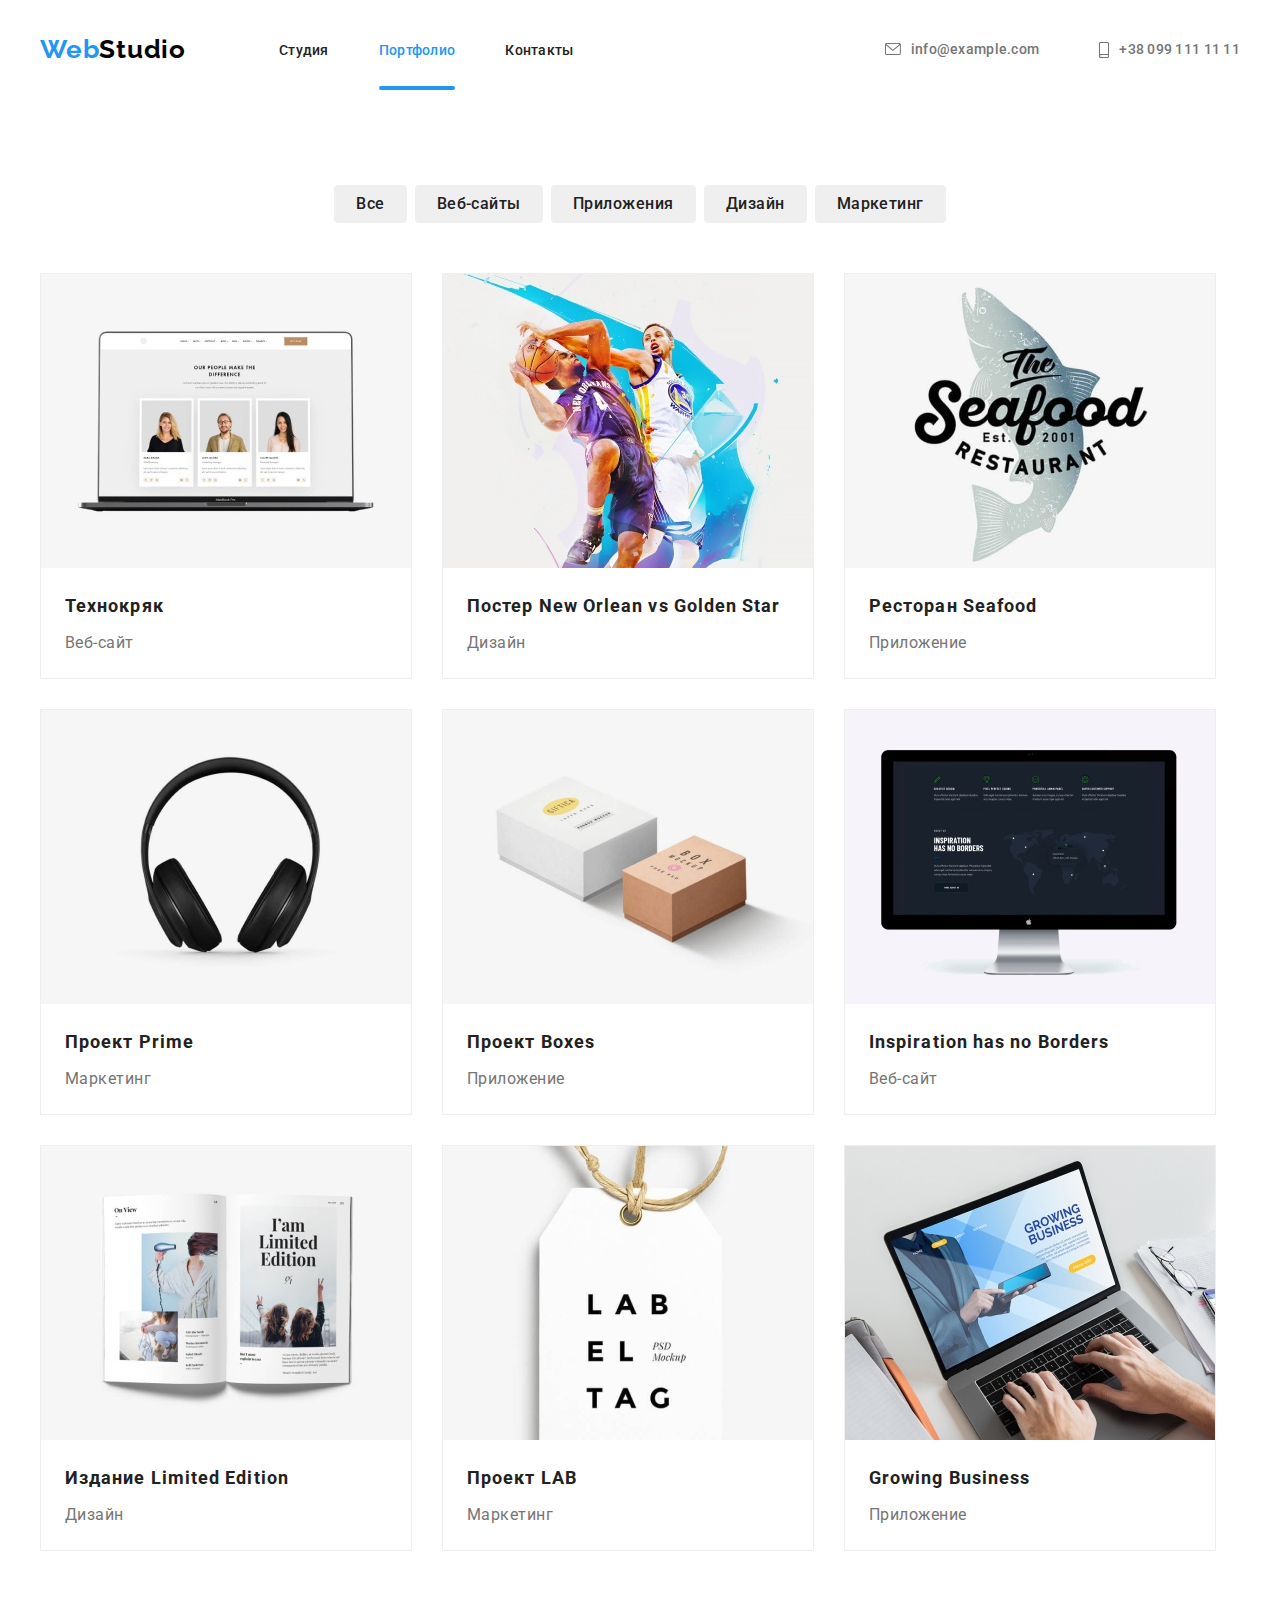
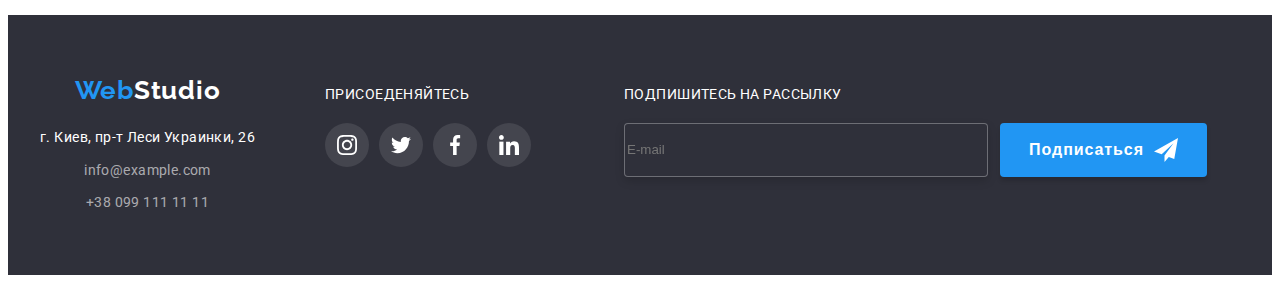
==== commit def80545: "дз8" ====
--- a/portfolio.html
+++ b/portfolio.html
@@ -23,9 +23,10 @@
    </head>
    <body>
       <!-- Header  -->
-      <!-- <header class="header">
+      <header class="header">
          <div class="header__container container">
             <a href="./index.html" class="logo"><span class="logo__highlight">Web</span>Studio</a>
+
             <nav class="nav">
                <ul class="nav__list">
                   <li class="nav__item">
@@ -58,7 +59,7 @@
                </li>
             </ul>
          </div>
-      </header> -->
+      </header>
       <!-- Панель кнопок  -->
       <main>
          <section class="section">
@@ -82,7 +83,7 @@
                   </li>
                </ul>
                <!-- колекция карточек -->
-               <!-- <ul class="portfolio">
+               <ul class="portfolio">
                   <li class="portfolio__card">
                      <a class="portfolio__link link" href="#">
                         <div class="portfolio__overlay">
@@ -275,66 +276,86 @@
                         </div>
                      </a>
                   </li>
-               </ul> -->
+               </ul>
             </div>
          </section>
       </main>
+
       <!-- Footer  -->
-      <!-- <footer class="footer">
+      <footer class="footer">
          <div class="footer__box container">
-            <div class="footer__content">
-               <a class="footer__logo logo" href="./index.html">
-                  <span class="logo__highlight">Web</span>Studio</a
-               >
-               <address>
-                  <ul class="footer-wrapper-link">
-                     <li class="footer__link">
-                        <a href="#" class="footer__address">г. Киев, пр-т Леси Украинки, 26</a>
+            <div class="footer__mobile">
+               <div class="footer__content">
+                  <a class="footer__logo logo" href="./index.html">
+                     <span class="logo__highlight">Web</span>Studio</a
+                  >
+                  <address>
+                     <ul class="footer__wrapper-link">
+                        <li class="footer__link">
+                           <a href="#" class="footer__address">г. Киев, пр-т Леси Украинки, 26</a>
+                        </li>
+                        <li class="footer__link">
+                           <a href="mailto:info@example.com" class="email">info@example.com</a>
+                        </li>
+                        <li class="footer__link">
+                           <a href="tel:+380991111111" class="tel">+38 099 111 11 11</a>
+                        </li>
+                     </ul>
+                  </address>
+               </div>
+               <div class="footer__social-list">
+                  <p class="footer__social-title">Присоеденяйтесь</p>
+                  <ul class="team__social-list">
+                     <li class="team__social-wrapper">
+                        <a class="team__social-link" href="#">
+                           <svg class="team__social-icon">
+                              <use href="./images/symbol-defs.svg#icon-instagram"></use>
+                           </svg>
+                        </a>
                      </li>
-                     <li class="footer__link">
-                        <a href="mailto:info@example.com" class="email">info@example.com</a>
+                     <li class="team__social-wrapper">
+                        <a class="team__social-link" href="#">
+                           <svg class="team__social-icon">
+                              <use href="./images/symbol-defs.svg#icon-twitter"></use>
+                           </svg>
+                        </a>
                      </li>
-                     <li class="footer__link">
-                        <a href="tel:+380991111111" class="tel">+38 099 111 11 11</a>
+                     <li class="team__social-wrapper">
+                        <a class="team__social-link" href="#">
+                           <svg class="team__social-icon">
+                              <use href="./images/symbol-defs.svg#icon-facebook"></use>
+                           </svg>
+                        </a>
+                     </li>
+                     <li class="team__social-wrapper">
+                        <a class="team__social-link" href="#">
+                           <svg class="team__social-icon">
+                              <use href="./images/symbol-defs.svg#icon-linkedin"></use>
+                           </svg>
+                        </a>
                      </li>
                   </ul>
-               </address>
+               </div>
             </div>
-            <div class="footer__social-list">
-               <p class="footer__social-title">Присоеденяйтесь</p>
-               <ul class="team__social-list">
-                  <li class="team__social-wrapper">
-                     <a class="team__social-link" href="#">
-                        <svg class="team__social-icon">
-                           <use href="./images/symbol-defs.svg#icon-instagram"></use>
-                        </svg>
-                     </a>
-                  </li>
-                  <li class="team__social-wrapper">
-                     <a class="team__social-link" href="#">
-                        <svg class="team__social-icon">
-                           <use href="./images/symbol-defs.svg#icon-twitter"></use>
-                        </svg>
-                     </a>
-                  </li>
-                  <li class="team__social-wrapper">
-                     <a class="team__social-link" href="#">
-                        <svg class="team__social-icon">
-                           <use href="./images/symbol-defs.svg#icon-facebook"></use>
-                        </svg>
-                     </a>
-                  </li>
-                  <li class="team__social-wrapper">
-                     <a class="team__social-link" href="#">
-                        <svg class="team__social-icon">
-                           <use href="./images/symbol-defs.svg#icon-linkedin"></use>
-                        </svg>
-                     </a>
-                  </li>
-               </ul>
+            <div class="footer__form-wrapper">
+               <div>
+                  <p class="footer__form-title">Подпишитесь на рассылку</p>
+               </div>
+               <form class="footer__form-item">
+                  <label>
+                     <input class="footer__form-email" type="text" placeholder="E-mail" />
+                  </label>
+                  <button class="footer__form-button">
+                     Подпиcаться
+                     <svg class="footer__form-icon" width="24" height="24">
+                        <use href="./images/symbol-defs.svg#icon-icon-send"></use>
+                     </svg>
+                  </button>
+               </form>
             </div>
          </div>
-      </footer> -->
+      </footer>
+      <script src="./js/mobile-menu.js"></script>
       <script src="./js/modal.js"></script>
    </body>
 </html>
--- a/css/main.min.css
+++ b/css/main.min.css
@@ -1,2 +1,2 @@
-:root{--accent-color: #2196f3;--primary-text-color: #757575;--secondary-text-color: #212121;--primary-white-color: #ffffff;--footer__address-footer-color: rgba(255, 255, 255, 0.6);--transition-property: 250ms cubic-bezier(0.4, 0, 0.2, 1)}body{background-color:var(--primary-white-color);color:var(--primary-text-color);font-family:Roboto, sans-serif}h1,h2,h3,h4,h5,h6,p{margin:0;padding:0}ul{list-style:none;padding:0;margin:0}.visually-hidden{position:fixed;-webkit-transform:scale(0);transform:scale(0)}.section{padding-bottom:60px;padding-top:60px}@media screen and (min-width: 1200px){.section{padding-bottom:94px;padding-top:94px}}.section-title{margin-bottom:30px}@media screen and (min-width: 1200px){.section-title{margin-bottom:50px}}img{display:block;max-width:100%}a{text-decoration:none}.logo{font-family:Raleway;font-weight:700;font-size:26px;line-height:1.19;letter-spacing:0.03em;text-decoration:none;color:#000000}.logo__highlight{color:var(--accent-color)}.section-title{font-weight:700;font-size:36px;line-height:1.16;text-align:center;letter-spacing:0.03em;color:var(--secondary-text-color)}.footer .team__social-link{background-color:rgba(255,255,255,0.1)}.footer .team__social-link:hover,.footer .team__social-link:focus{background-color:var(--accent-color);-webkit-transition:var(--transition-property);transition:var(--transition-property)}.footer .team__social-icon{fill:var(--primary-white-color)}.footer .footer__social-list{-webkit-box-align:start;-ms-flex-align:start;align-items:flex-start;display:-webkit-box;display:-ms-flexbox;display:flex;-webkit-box-orient:vertical;-webkit-box-direction:normal;-ms-flex-direction:column;flex-direction:column;-webkit-box-pack:start;-ms-flex-pack:start;justify-content:flex-start}.footer__social-title{font-size:14px;line-height:1.14;letter-spacing:0.03em;text-transform:uppercase;margin-bottom:20px;color:var(--primary-white-color)}.container{padding-left:15px;padding-right:15px;margin-left:auto;margin-right:auto;max-width:480px}@media screen and (min-width: 480px){.container{max-width:480px}}@media screen and (min-width: 768px){.container{max-width:768px}}@media screen and (min-width: 1200px){.container{max-width:1200px}}.header__border{border-bottom:1px solid #ececec}.header__container{display:-webkit-box;display:-ms-flexbox;display:flex;-webkit-box-align:center;-ms-flex-align:center;align-items:center}.nav{margin-left:93px}@media screen and (max-width: 767.98px){.nav{display:none}}.nav__list{display:-webkit-box;display:-ms-flexbox;display:flex}.nav__item{margin-right:50px;display:block;padding-top:32px;padding-bottom:32px}.nav__item:last-child{margin-right:0}.nav__link{padding-top:32px;padding-bottom:32px;-webkit-transition:var(--transition-property);transition:var(--transition-property)}.nav__link{position:relative;font-weight:500;font-size:14px;line-height:1.14;letter-spacing:0.02em;text-decoration:none;color:var(--secondary-text-color)}.nav__link:hover,.nav__link:focus{color:var(--accent-color)}.active{color:var(--accent-color)}.active::after{content:'';position:absolute;width:100%;height:4px;left:0;bottom:0;background-color:var(--accent-color);border-radius:2px}.contact{display:block;margin-left:auto}@media screen and (max-width: 767.98px){.contact{display:none}}@media screen and (min-width: 1200px){.contact{display:-webkit-box;display:-ms-flexbox;display:flex;margin-left:auto}}@media screen and (min-width: 768px){.contact__list{display:-webkit-box;display:-ms-flexbox;display:flex;-webkit-box-align:center;-ms-flex-align:center;align-items:center}}@media screen and (min-width: 768px) and (max-width: 1199.98px){.contact__list:first-child{margin-bottom:10px}}@media screen and (min-width: 1200px){.contact__list{margin-right:50px}}.contact__list:last-child{margin-right:0}.contact__link{display:-webkit-box;display:-ms-flexbox;display:flex;-webkit-box-align:center;-ms-flex-align:center;align-items:center;font-weight:500;font-size:14px;line-height:1.14;letter-spacing:0.02em;color:var(--primary-text-color);-webkit-text-decoration-line:none;text-decoration-line:none}@media screen and (min-width: 1200px){.contact__link{padding-top:32px;padding-left:10px;padding-bottom:32px}}.contact__link:hover,.contact__link:focus{color:var(--accent-color);-webkit-transition:var(--transition-property);transition:var(--transition-property)}.contact__icon{margin-right:10px;fill:currentColor}.mobile-menu{display:none}@media screen and (max-width: 767.98px){.mobile-menu{position:relative;display:-webkit-box;display:-ms-flexbox;display:flex;-webkit-box-align:center;-ms-flex-align:center;align-items:center;-webkit-box-pack:center;-ms-flex-pack:center;justify-content:center;width:40px;width:40px;padding:0;background-color:transparent;margin-left:auto;border:none;z-index:100}}.mobile-menu:hover .mobile-menu-icon{fill:var(--btn-acent-color);cursor:pointer}.mobile-menu-close{display:none}.mobile-menu.is-open .mobile-menu-open{display:none}.mobile-menu.is-open .mobile-menu-close{display:block}.banner{padding:118px 0px;text-align:center;background:#2f303a;color:var(--primary-white-color);max-width:1600px;margin:0 auto;background-image:-webkit-gradient(linear, left top, left bottom, from(rgba(47,48,58,0.4)), to(rgba(47,48,58,0.4))),url(../images/hero.jpg);background-image:linear-gradient(to bottom, rgba(47,48,58,0.4), rgba(47,48,58,0.4)),url(../images/hero.jpg);background-position:50% 50%;background-size:cover;background-repeat:no-repeat}.banner__title{font-size:26px;line-height:1.6;letter-spacing:0.06em;text-transform:uppercase;margin-bottom:30px}@media screen and (min-width: 1200px){.banner{padding:200px 0px}.banner__title{font-size:44px;line-height:1.36;letter-spacing:0.06em}}.button{padding:10px 32px;font-family:inherit;font-weight:700;font-size:16px;line-height:1.87;letter-spacing:0.06em;color:var(--primary-white-color);background-color:var(--accent-color);cursor:pointer;-webkit-box-shadow:0px 4px 4px rgba(0,0,0,0.15);box-shadow:0px 4px 4px rgba(0,0,0,0.15);border:none;border-radius:4px}.features{text-align:center}.features__item{margin-bottom:30px}.features__item:last-child{margin-bottom:0}.features__icon{padding:25px 0;margin-bottom:30px;border-radius:4px;background-color:#f5f4fa}.features__title{font-weight:700;font-size:14px;line-height:1.14;text-transform:uppercase;margin-bottom:10px;color:var(--secondary-text-color)}.features__description{font-size:14px;text-align:left;line-height:1.71;letter-spacing:0.03em}@media screen and (min-width: 768px) and (max-width: 1199.98px){.features{display:-webkit-box;display:-ms-flexbox;display:flex;-ms-flex-wrap:wrap;flex-wrap:wrap;margin:-15px}.features__item{width:calc(100% / 2 - 30px);margin:15px}.features__item:nth-last-child(-n+2){margin-bottom:0}}@media screen and (min-width: 1200px){.features{display:-webkit-box;display:-ms-flexbox;display:flex;-webkit-box-pack:center;-ms-flex-pack:center;justify-content:center}.features__item{-ms-flex-preferred-size:270px;flex-basis:270px;margin:0px 30px 0px 0px}.features__item:last-child{margin-right:0}}.providing{padding-top:0px}@media screen and (max-width: 1199.98px){.providing{display:none}}.providing__discription{display:-webkit-box;display:-ms-flexbox;display:flex}.providing__card{position:relative;margin-right:30px}.providing__card:last-child{margin-right:0}.providing__card-description{position:absolute;bottom:0;padding:27px 0;width:370px;height:70px;font-weight:700;font-size:14px;line-height:1.14;text-align:center;text-transform:uppercase;letter-spacing:0.03em;color:var(--primary-white-color);background-color:rgba(47,48,58,0.8)}.team{background-color:#f5f4fa}.team__wrapper{font-size:16px;line-height:1.19;text-align:center;letter-spacing:0.03em}@media screen and (min-width: 768px) and (max-width: 1199.98px){.team__wrapper{display:-webkit-box;display:-ms-flexbox;display:flex;-ms-flex-wrap:wrap;flex-wrap:wrap;margin:-15px}}@media screen and (min-width: 1200px){.team__wrapper{display:-webkit-box;display:-ms-flexbox;display:flex;-ms-flex-wrap:wrap;flex-wrap:wrap}}.team__card{margin-bottom:30px;-webkit-box-shadow:0px 1px 3px rgba(0,0,0,0.12),0px 1px 1px rgba(0,0,0,0.14),0px 2px 1px rgba(0,0,0,0.2);box-shadow:0px 1px 3px rgba(0,0,0,0.12),0px 1px 1px rgba(0,0,0,0.14),0px 2px 1px rgba(0,0,0,0.2);border-radius:0px 0px 4px 4px;background-color:var(--primary-white-color)}.team__card:last-child{margin-bottom:0}@media screen and (min-width: 768px) and (max-width: 1199.98px){.team__card{width:calc(100% / 2 - 30px);margin:15px}.team__card:nth-last-child(-n+2){margin-bottom:0}}@media screen and (min-width: 1200px){.team__card{-ms-flex-preferred-size:270px;flex-basis:270px;margin:15px;margin:0px 30px 0px 0px}.team__card:last-child{margin-right:0}}.team__card-wrapper{padding:30px 0px}.team__card-name{font-weight:500;font-size:16px;line-height:1.19;text-align:center;letter-spacing:0.03em;color:var(--secondary-text-color);margin-bottom:10px}.team__card-discription{margin-bottom:16px}.team__social-list{display:-webkit-box;display:-ms-flexbox;display:flex;-webkit-box-align:center;-ms-flex-align:center;align-items:center;-webkit-box-pack:center;-ms-flex-pack:center;justify-content:center}.team__social-wrapper{margin-right:10px}.team__social-wrapper:last-child{margin-right:0px}.team__social-wrapper:hover{-webkit-transition:var(--transition-property);transition:var(--transition-property)}.team__social-link{display:-webkit-box;display:-ms-flexbox;display:flex;-webkit-box-align:center;-ms-flex-align:center;align-items:center;-webkit-box-pack:center;-ms-flex-pack:center;justify-content:center;width:44px;height:44px;border-radius:50%}.team__social-icon{width:20px;height:20px;margin:auto;fill:#afb1b8}.team__social-link:hover,.team__social-link:focus{background-color:var(--accent-color);-webkit-transition:var(--transition-property);transition:var(--transition-property)}.team__social-wrapper:hover .team__social-icon,.team__social-wrapper:focus .team__social-icon{fill:var(--primary-white-color);-webkit-transition:var(--transition-property);transition:var(--transition-property)}.partners-title{font-size:36px;line-height:42px;text-align:center;padding-bottom:50px;letter-spacing:0.03em;color:var(--secondary-text-color)}.partners__list{display:-webkit-box;display:-ms-flexbox;display:flex;-ms-flex-wrap:wrap;flex-wrap:wrap;-webkit-box-pack:justify;-ms-flex-pack:justify;justify-content:space-between}@media screen and (min-width: 1200px){.partners__list{-webkit-box-pack:justify;-ms-flex-pack:justify;justify-content:space-between}}.partners__card{display:-webkit-box;display:-ms-flexbox;display:flex;margin-bottom:30px;-webkit-box-align:center;-ms-flex-align:center;align-items:center;-webkit-box-pack:center;-ms-flex-pack:center;justify-content:center;width:210px;height:92px;border:1px solid #afb1b8;border-radius:4px}.partners__card:hover{cursor:pointer;border-color:var(--accent-color);-webkit-transition:var(--transition-property);transition:var(--transition-property)}.partners__card:nth-last-child(-n+2){margin-bottom:0}@media screen and (min-width: 768px){.partners__card{-ms-flex-preferred-size:226px;flex-basis:226px}.partners__card:nth-last-child(-n+3){margin-bottom:0}}@media screen and (min-width: 1200px){.partners__card{-ms-flex-preferred-size:170px;flex-basis:170px;margin-bottom:0}}.partners__icon{fill:#afb1b8}.partners__card:hover .partners__icon,.partners__card:hover .partners__icon{fill:var(--accent-color);-webkit-transition:var(--transition-property);transition:var(--transition-property)}.filter{display:-webkit-box;display:-ms-flexbox;display:flex;-webkit-box-pack:start;-ms-flex-pack:start;justify-content:start;-ms-flex-wrap:wrap;flex-wrap:wrap;margin-bottom:40px}@media screen and (min-width: 768px) and (max-width: 1199.98px){.filter{-webkit-box-pack:center;-ms-flex-pack:center;justify-content:center;margin-bottom:14px}}@media screen and (min-width: 1200px){.filter{-webkit-box-pack:center;-ms-flex-pack:center;justify-content:center;margin-bottom:50px}}.filter__item{margin-right:8px;margin-bottom:15px}.filter__item:last-child{margin-right:0}.filter__item:nth-child(n+4){margin-bottom:0px}@media screen and (min-width: 768px) and (max-width: 1199.98px){.filter__item{margin-bottom:0px}}@media screen and (min-width: 1200px){.filter__item{margin-bottom:0px}}.filter__btn{border:none;border-radius:4px;padding:6px 22px;font-family:inherit;font-weight:500;font-size:16px;line-height:1.62;text-align:center;letter-spacing:0.03em;color:var(--secondary-text-color);cursor:pointer}.filter__btn:hover,.filter__btn:focus{background-color:var(--accent-color);color:var(--primary-white-color);-webkit-box-shadow:0px 3px 1px rgba(0,0,0,0.1),0px 1px 2px rgba(0,0,0,0.08),0px 2px 2px rgba(0,0,0,0.12);box-shadow:0px 3px 1px rgba(0,0,0,0.1),0px 1px 2px rgba(0,0,0,0.08),0px 2px 2px rgba(0,0,0,0.12);border-radius:4px;-webkit-transition:var(--transition-property);transition:var(--transition-property)}@media screen and (min-width: 768px) and (max-width: 1199.98px){.portfolio{display:-webkit-box;display:-ms-flexbox;display:flex;-ms-flex-wrap:wrap;flex-wrap:wrap;margin-right:-30px;margin-bottom:-30px}}@media screen and (min-width: 1200px){.portfolio{display:-webkit-box;display:-ms-flexbox;display:flex;-ms-flex-wrap:wrap;flex-wrap:wrap;margin-right:-30px;margin-bottom:-30px}}.portfolio__card{margin-bottom:30px}@media screen and (min-width: 768px) and (max-width: 1199.98px){.portfolio__card{margin:30px}}@media screen and (min-width: 1200px){.portfolio__card{margin-right:30px}}.portfolio__card:nth-child(n+7){margin-bottom:0}.portfolio__link{display:block;width:370px;border:1px solid #eeeeee}.portfolio__link:hover,.portfolio__link:focus{-webkit-box-shadow:0px 1px 1px rgba(0,0,0,0.12),0px 4px 4px rgba(0,0,0,0.06),1px 4px 6px rgba(0,0,0,0.16);box-shadow:0px 1px 1px rgba(0,0,0,0.12),0px 4px 4px rgba(0,0,0,0.06),1px 4px 6px rgba(0,0,0,0.16);-webkit-transition:var(--transition-property);transition:var(--transition-property)}.portfolio__overlay{position:relative;overflow:hidden}.portfolio__overlay-wrapper{display:-webkit-box;display:-ms-flexbox;display:flex;-webkit-box-pack:center;-ms-flex-pack:center;justify-content:center;-webkit-box-align:center;-ms-flex-align:center;align-items:center;position:absolute;top:100%;left:0;width:100%;height:100%;background-color:rgba(33,150,243,0.9);-webkit-transition:-webkit-transform 250ms ease;transition:-webkit-transform 250ms ease;transition:transform 250ms ease;transition:transform 250ms ease, -webkit-transform 250ms ease}.portfolio__overlay-text{padding:24px;color:var(--primary-white-color);font-size:18px;line-height:1.55}.portfolio__container{padding:20px 24px}.portfolio__title{margin-bottom:4px;font-weight:700;font-size:18px;line-height:2;letter-spacing:0.06em;color:var(--secondary-text-color)}.portfolio__discription{font-size:16px;color:var(--primary-text-color);line-height:1.87;letter-spacing:0.03em}.portfolio__link:hover .portfolio__overlay-wrapper,.portfolio__link:focus .portfolio__overlay-wrapper{-webkit-transform:translatey(-100%);transform:translatey(-100%)}.modal__container{position:fixed;top:0;left:50%;-webkit-transform:translateX(-50%);transform:translateX(-50%);width:100vw;height:100vh;background:rgba(0,0,0,0.2);opacity:1;visibility:visible;-webkit-transition:opacity var(--transition-property),visibility var(--transition-property);transition:opacity var(--transition-property),visibility var(--transition-property)}.modal__container.is-hidden{opacity:0;visibility:hidden;pointer-events:none}.modal__close-button{display:-webkit-box;display:-ms-flexbox;display:flex;-webkit-box-pack:center;-ms-flex-pack:center;justify-content:center;-webkit-box-align:center;-ms-flex-align:center;align-items:center;position:absolute;top:8px;right:8px;width:30px;height:30px;background-color:var(--primary-white-color);border:1px solid rgba(0,0,0,0.1);border-radius:50%;cursor:pointer}.modal__close-button:hover,.modal__close-button:focus{fill:#2196f3}.modal{position:absolute;top:50%;left:50%;-webkit-transform:translate(-50%, -50%);transform:translate(-50%, -50%);width:528px;padding:40px;text-align:left;text-transform:none;background-color:var(--primary-white-color);-webkit-box-shadow:0px 1px 3px rgba(0,0,0,0.12),0px 1px 1px rgba(0,0,0,0.14),0px 2px 1px rgba(0,0,0,0.2);box-shadow:0px 1px 3px rgba(0,0,0,0.12),0px 1px 1px rgba(0,0,0,0.14),0px 2px 1px rgba(0,0,0,0.2);border-radius:4px}.modal__title{margin-bottom:12px;font-weight:700;font-size:20px;line-height:23px;text-align:center;letter-spacing:0.03em;color:#212121}.modal__label{position:relative;display:-webkit-box;display:-ms-flexbox;display:flex;-webkit-box-orient:vertical;-webkit-box-direction:normal;-ms-flex-direction:column;flex-direction:column;margin-bottom:10px;font-size:12px;line-height:14px;letter-spacing:0.01em;color:#757575}.modal__input{margin-top:4px;padding-top:11px;padding-bottom:11px;padding-left:40px;border:1px solid rgba(33,33,33,0.2);border-radius:4px;outline:transparent}.modal__icon{position:absolute;top:28px;left:12px}.modal__textarea{margin-bottom:20px}.inner__textarea{margin-top:4px;padding:12px 16px;resize:none;font-size:14px;line-height:16px;letter-spacing:0.01em;border:1px solid rgba(33,33,33,0.2);border-radius:4px}.inner__textarea::-webkit-input-placeholder{color:rgba(117,117,117,0.5)}.inner__textarea:-ms-input-placeholder{color:rgba(117,117,117,0.5)}.inner__textarea::-ms-input-placeholder{color:rgba(117,117,117,0.5)}.inner__textarea::placeholder{color:rgba(117,117,117,0.5)}.agreement__wrap{display:-webkit-box;display:-ms-flexbox;display:flex;-webkit-box-align:center;-ms-flex-align:center;align-items:center;-webkit-box-pack:center;-ms-flex-pack:center;justify-content:center;margin-bottom:30px;font-size:14px;line-height:24px;letter-spacing:0.03em;color:#757575}.agreement__checkbox{display:-webkit-box;display:-ms-flexbox;display:flex;-webkit-box-align:center;-ms-flex-align:center;align-items:center;-webkit-box-pack:center;-ms-flex-pack:center;justify-content:center;width:16px;height:16px;margin-right:7px;border-width:2px;border-style:solid;border-color:#212121;border-radius:2px}.agreement__input:checked+.agreement__checkbox{background-color:#2196f3;border-color:#2196f3}.agreement__link{color:#2196f3}.modal-btn{display:block;margin-left:auto;margin-right:auto;padding:10px 55px;font-weight:bold;font-size:16px;line-height:30px;letter-spacing:0.06em;color:#ffffff;border:transparent;background:#188ce8;-webkit-box-shadow:0px 4px 4px rgba(0,0,0,0.15);box-shadow:0px 4px 4px rgba(0,0,0,0.15);border-radius:4px;cursor:pointer}.modal__label:hover .modal__input{border:1px solid #2196f3}.modal__input:focus{border:1px solid #2196f3}.modal__input:not(:placeholder-shown){border:1px solid #2196f3}.modal__label:hover .modal__icon,.modal__input:focus+.modal__icon,.modal__input:not(:placeholder-shown)+.modal__icon{fill:#2196f3}.footer{padding:60px 0;background-color:#2f303a}.footer__box{display:-webkit-box;display:-ms-flexbox;display:flex;-webkit-box-align:baseline;-ms-flex-align:baseline;align-items:baseline}.footer__content{margin-right:70px}.footer__logo{display:block;color:var(--primary-white-color);margin-bottom:20px}.footer__link{margin-bottom:9px;font-size:14px;font-style:normal;line-height:1.71;letter-spacing:0.03em;text-decoration:none}.footer__link:last-child{margin-bottom:0}.footer__link .footer__address{text-decoration:inherit;color:var(--primary-white-color)}.footer__link .email,.footer__link .tel{color:rgba(255,255,255,0.6);text-decoration:inherit}.footer__link .email:hover,.footer__link .email:focus,.footer__link .tel:hover,.footer__link .tel:focus{color:var(--accent-color);-webkit-transition:var(--transition-property);transition:var(--transition-property)}.footer__social-list{-webkit-box-align:start;-ms-flex-align:start;align-items:flex-start;display:-webkit-box;display:-ms-flexbox;display:flex;-webkit-box-orient:vertical;-webkit-box-direction:normal;-ms-flex-direction:column;flex-direction:column;-webkit-box-pack:start;-ms-flex-pack:start;justify-content:flex-start}.footer__social-title{font-size:14px;line-height:1.14;letter-spacing:0.03em;text-transform:uppercase;margin-bottom:20px;color:var(--primary-white-color)}
+:root{--accent-color: #2196f3;--primary-text-color: #757575;--secondary-text-color: #212121;--primary-white-color: #ffffff;--footer__address-footer-color: rgba(255, 255, 255, 0.6);--transition-property: 250ms cubic-bezier(0.4, 0, 0.2, 1)}body{background-color:var(--primary-white-color);color:var(--primary-text-color);font-family:Roboto, sans-serif}h1,h2,h3,h4,h5,h6,p{margin:0;padding:0}ul{list-style:none;padding:0;margin:0}.visually-hidden{position:fixed;-webkit-transform:scale(0);transform:scale(0)}.section{padding-bottom:60px;padding-top:60px}@media screen and (min-width: 1200px){.section{padding-bottom:94px;padding-top:94px}}.section-title{margin-bottom:30px}@media screen and (min-width: 1200px){.section-title{margin-bottom:50px}}img{display:block;max-width:100%}a{text-decoration:none}.logo{font-family:Raleway;font-weight:700;font-size:26px;line-height:1.19;letter-spacing:0.03em;text-decoration:none;color:#000000}.logo__highlight{color:var(--accent-color)}.section-title{font-weight:700;font-size:36px;line-height:1.16;text-align:center;letter-spacing:0.03em;color:var(--secondary-text-color)}.footer .team__social-link{background-color:rgba(255,255,255,0.1)}.footer .team__social-link:hover,.footer .team__social-link:focus{background-color:var(--accent-color);-webkit-transition:var(--transition-property);transition:var(--transition-property)}.footer .team__social-icon{fill:var(--primary-white-color)}.footer .footer__social-list{-webkit-box-align:start;-ms-flex-align:start;align-items:flex-start;display:-webkit-box;display:-ms-flexbox;display:flex;-webkit-box-orient:vertical;-webkit-box-direction:normal;-ms-flex-direction:column;flex-direction:column;-webkit-box-pack:start;-ms-flex-pack:start;justify-content:flex-start}.footer__social-title{font-size:14px;line-height:1.14;letter-spacing:0.03em;text-transform:uppercase;margin-bottom:20px;color:var(--primary-white-color)}.container{padding-left:15px;padding-right:15px;margin-left:auto;margin-right:auto;max-width:480px}@media screen and (min-width: 480px){.container{max-width:480px}}@media screen and (min-width: 768px){.container{max-width:768px}}@media screen and (min-width: 1200px){.container{max-width:1200px}}.header__border{border-bottom:1px solid #ececec}.header__container{display:-webkit-box;display:-ms-flexbox;display:flex;-webkit-box-align:center;-ms-flex-align:center;align-items:center}.nav{margin-left:93px}@media screen and (max-width: 767.98px){.nav{display:none}}.nav__list{display:-webkit-box;display:-ms-flexbox;display:flex}.nav__item{margin-right:50px;display:block;padding-top:32px;padding-bottom:32px}.nav__item:last-child{margin-right:0}.nav__link{padding-top:32px;padding-bottom:32px;-webkit-transition:var(--transition-property);transition:var(--transition-property)}.nav__link{position:relative;font-weight:500;font-size:14px;line-height:1.14;letter-spacing:0.02em;text-decoration:none;color:var(--secondary-text-color)}.nav__link:hover,.nav__link:focus{color:var(--accent-color)}.active{color:var(--accent-color)}.active::after{content:'';position:absolute;width:100%;height:4px;left:0;bottom:0;background-color:var(--accent-color);border-radius:2px}.contact{display:block;margin-left:auto}@media screen and (max-width: 767.98px){.contact{display:none}}@media screen and (min-width: 1200px){.contact{display:-webkit-box;display:-ms-flexbox;display:flex;margin-left:auto}}@media screen and (min-width: 768px){.contact__list{display:-webkit-box;display:-ms-flexbox;display:flex;-webkit-box-align:center;-ms-flex-align:center;align-items:center}}@media screen and (min-width: 768px) and (max-width: 1199.98px){.contact__list:first-child{margin-bottom:10px}}@media screen and (min-width: 1200px){.contact__list{margin-right:50px}}.contact__list:last-child{margin-right:0}.contact__link{display:-webkit-box;display:-ms-flexbox;display:flex;-webkit-box-align:center;-ms-flex-align:center;align-items:center;font-weight:500;font-size:14px;line-height:1.14;letter-spacing:0.02em;color:var(--primary-text-color);-webkit-text-decoration-line:none;text-decoration-line:none}@media screen and (min-width: 1200px){.contact__link{padding-top:32px;padding-left:10px;padding-bottom:32px}}.contact__link:hover,.contact__link:focus{color:var(--accent-color);-webkit-transition:var(--transition-property);transition:var(--transition-property)}.contact__icon{margin-right:10px;fill:currentColor}.banner{padding:118px 0px;text-align:center;background:#2f303a;color:var(--primary-white-color);max-width:1600px;margin:0 auto;background-image:-webkit-gradient(linear, left top, left bottom, from(rgba(47,48,58,0.4)), to(rgba(47,48,58,0.4))),url(../images/hero.jpg);background-image:linear-gradient(to bottom, rgba(47,48,58,0.4), rgba(47,48,58,0.4)),url(../images/hero.jpg);background-position:50% 50%;background-size:cover;background-repeat:no-repeat}.banner__title{font-size:26px;line-height:1.6;letter-spacing:0.06em;text-transform:uppercase;margin-bottom:30px}@media screen and (min-width: 1200px){.banner{padding:200px 0px}.banner__title{font-size:44px;line-height:1.36;letter-spacing:0.06em}}.button{padding:10px 32px;font-family:inherit;font-weight:700;font-size:16px;line-height:1.87;letter-spacing:0.06em;color:var(--primary-white-color);background-color:var(--accent-color);cursor:pointer;-webkit-box-shadow:0px 4px 4px rgba(0,0,0,0.15);box-shadow:0px 4px 4px rgba(0,0,0,0.15);border:none;border-radius:4px}.features{text-align:center}.features__item{margin-bottom:30px}.features__item:last-child{margin-bottom:0}.features__icon{padding:25px 0;margin-bottom:30px;border-radius:4px;background-color:#f5f4fa}.features__title{font-weight:700;font-size:14px;line-height:1.14;text-transform:uppercase;margin-bottom:10px;color:var(--secondary-text-color)}.features__description{font-size:14px;text-align:left;line-height:1.71;letter-spacing:0.03em}@media screen and (min-width: 768px) and (max-width: 1199.98px){.features{display:-webkit-box;display:-ms-flexbox;display:flex;-ms-flex-wrap:wrap;flex-wrap:wrap;margin:-15px}.features__item{width:calc(100% / 2 - 30px);margin:15px}.features__item:nth-last-child(-n+2){margin-bottom:0}}@media screen and (min-width: 1200px){.features{display:-webkit-box;display:-ms-flexbox;display:flex;-webkit-box-pack:center;-ms-flex-pack:center;justify-content:center}.features__item{-ms-flex-preferred-size:270px;flex-basis:270px;margin:0px 30px 0px 0px}.features__item:last-child{margin-right:0}}.providing{padding-top:0px}@media screen and (max-width: 1199.98px){.providing{display:none}}.providing__discription{display:-webkit-box;display:-ms-flexbox;display:flex}.providing__card{position:relative;margin-right:30px}.providing__card:last-child{margin-right:0}.providing__card-description{position:absolute;bottom:0;padding:27px 0;width:370px;height:70px;font-weight:700;font-size:14px;line-height:1.14;text-align:center;text-transform:uppercase;letter-spacing:0.03em;color:var(--primary-white-color);background-color:rgba(47,48,58,0.8)}.team{background-color:#f5f4fa}.team__wrapper{font-size:16px;line-height:1.19;text-align:center;letter-spacing:0.03em}@media screen and (min-width: 768px) and (max-width: 1199.98px){.team__wrapper{display:-webkit-box;display:-ms-flexbox;display:flex;-ms-flex-wrap:wrap;flex-wrap:wrap;margin:-15px}}@media screen and (min-width: 1200px){.team__wrapper{display:-webkit-box;display:-ms-flexbox;display:flex;-ms-flex-wrap:wrap;flex-wrap:wrap}}.team__card{margin-bottom:30px;-webkit-box-shadow:0px 1px 3px rgba(0,0,0,0.12),0px 1px 1px rgba(0,0,0,0.14),0px 2px 1px rgba(0,0,0,0.2);box-shadow:0px 1px 3px rgba(0,0,0,0.12),0px 1px 1px rgba(0,0,0,0.14),0px 2px 1px rgba(0,0,0,0.2);border-radius:0px 0px 4px 4px;background-color:var(--primary-white-color)}.team__card:last-child{margin-bottom:0}@media screen and (min-width: 768px) and (max-width: 1199.98px){.team__card{width:calc(100% / 2 - 30px);margin:15px}.team__card:nth-last-child(-n+2){margin-bottom:0}}@media screen and (min-width: 1200px){.team__card{-ms-flex-preferred-size:270px;flex-basis:270px;margin:15px;margin:0px 30px 0px 0px}.team__card:last-child{margin-right:0}}.team__card-wrapper{padding:30px 0px}.team__card-name{font-weight:500;font-size:16px;line-height:1.19;text-align:center;letter-spacing:0.03em;color:var(--secondary-text-color);margin-bottom:10px}.team__card-discription{margin-bottom:16px}.team__social-list{display:-webkit-box;display:-ms-flexbox;display:flex;-webkit-box-align:center;-ms-flex-align:center;align-items:center;-webkit-box-pack:center;-ms-flex-pack:center;justify-content:center}.team__social-wrapper{margin-right:10px}.team__social-wrapper:last-child{margin-right:0px}.team__social-wrapper:hover{-webkit-transition:var(--transition-property);transition:var(--transition-property)}.team__social-link{display:-webkit-box;display:-ms-flexbox;display:flex;-webkit-box-align:center;-ms-flex-align:center;align-items:center;-webkit-box-pack:center;-ms-flex-pack:center;justify-content:center;width:44px;height:44px;border-radius:50%}.team__social-icon{width:20px;height:20px;margin:auto;fill:#afb1b8}.team__social-link:hover,.team__social-link:focus{background-color:var(--accent-color);-webkit-transition:var(--transition-property);transition:var(--transition-property)}.team__social-wrapper:hover .team__social-icon,.team__social-wrapper:focus .team__social-icon{fill:var(--primary-white-color);-webkit-transition:var(--transition-property);transition:var(--transition-property)}.partners-title{font-size:36px;line-height:42px;text-align:center;padding-bottom:50px;letter-spacing:0.03em;color:var(--secondary-text-color)}.partners__list{display:-webkit-box;display:-ms-flexbox;display:flex;-ms-flex-wrap:wrap;flex-wrap:wrap;-webkit-box-pack:justify;-ms-flex-pack:justify;justify-content:space-between}@media screen and (min-width: 1200px){.partners__list{-webkit-box-pack:justify;-ms-flex-pack:justify;justify-content:space-between}}.partners__card{display:-webkit-box;display:-ms-flexbox;display:flex;margin-bottom:30px;-webkit-box-align:center;-ms-flex-align:center;align-items:center;-webkit-box-pack:center;-ms-flex-pack:center;justify-content:center;width:210px;height:92px;border:1px solid #afb1b8;border-radius:4px}.partners__card:hover{cursor:pointer;border-color:var(--accent-color);-webkit-transition:var(--transition-property);transition:var(--transition-property)}.partners__card:nth-last-child(-n+2){margin-bottom:0}@media screen and (min-width: 768px){.partners__card{-ms-flex-preferred-size:226px;flex-basis:226px}.partners__card:nth-last-child(-n+3){margin-bottom:0}}@media screen and (min-width: 1200px){.partners__card{-ms-flex-preferred-size:170px;flex-basis:170px;margin-bottom:0}}.partners__icon{fill:#afb1b8}.partners__card:hover .partners__icon,.partners__card:hover .partners__icon{fill:var(--accent-color);-webkit-transition:var(--transition-property);transition:var(--transition-property)}.filter{display:-webkit-box;display:-ms-flexbox;display:flex;-webkit-box-pack:start;-ms-flex-pack:start;justify-content:start;-ms-flex-wrap:wrap;flex-wrap:wrap;margin-bottom:40px}@media screen and (min-width: 768px) and (max-width: 1199.98px){.filter{-webkit-box-pack:center;-ms-flex-pack:center;justify-content:center;margin-bottom:14px}}@media screen and (min-width: 1200px){.filter{-webkit-box-pack:center;-ms-flex-pack:center;justify-content:center;margin-bottom:50px}}.filter__item{margin-right:8px;margin-bottom:15px}.filter__item:last-child{margin-right:0}.filter__item:nth-child(n+4){margin-bottom:0px}@media screen and (min-width: 768px) and (max-width: 1199.98px){.filter__item{margin-bottom:0px}}@media screen and (min-width: 1200px){.filter__item{margin-bottom:0px}}.filter__btn{border:none;border-radius:4px;padding:6px 22px;font-family:inherit;font-weight:500;font-size:16px;line-height:1.62;text-align:center;letter-spacing:0.03em;color:var(--secondary-text-color);cursor:pointer}.filter__btn:hover,.filter__btn:focus{background-color:var(--accent-color);color:var(--primary-white-color);-webkit-box-shadow:0px 3px 1px rgba(0,0,0,0.1),0px 1px 2px rgba(0,0,0,0.08),0px 2px 2px rgba(0,0,0,0.12);box-shadow:0px 3px 1px rgba(0,0,0,0.1),0px 1px 2px rgba(0,0,0,0.08),0px 2px 2px rgba(0,0,0,0.12);border-radius:4px;-webkit-transition:var(--transition-property);transition:var(--transition-property)}@media screen and (min-width: 768px) and (max-width: 1199.98px){.portfolio{display:-webkit-box;display:-ms-flexbox;display:flex;-ms-flex-wrap:wrap;flex-wrap:wrap;margin-right:-30px;margin-bottom:-30px}}@media screen and (min-width: 1200px){.portfolio{display:-webkit-box;display:-ms-flexbox;display:flex;-ms-flex-wrap:wrap;flex-wrap:wrap;margin-right:-30px;margin-bottom:-30px}}.portfolio__card{margin-bottom:30px}@media screen and (min-width: 768px) and (max-width: 1199.98px){.portfolio__card{margin:30px}}@media screen and (min-width: 1200px){.portfolio__card{margin-right:30px}}.portfolio__card:nth-child(n+7){margin-bottom:0}.portfolio__link{display:block;width:370px;border:1px solid #eeeeee}.portfolio__link:hover,.portfolio__link:focus{-webkit-box-shadow:0px 1px 1px rgba(0,0,0,0.12),0px 4px 4px rgba(0,0,0,0.06),1px 4px 6px rgba(0,0,0,0.16);box-shadow:0px 1px 1px rgba(0,0,0,0.12),0px 4px 4px rgba(0,0,0,0.06),1px 4px 6px rgba(0,0,0,0.16);-webkit-transition:var(--transition-property);transition:var(--transition-property)}.portfolio__overlay{position:relative;overflow:hidden}.portfolio__overlay-wrapper{display:-webkit-box;display:-ms-flexbox;display:flex;-webkit-box-pack:center;-ms-flex-pack:center;justify-content:center;-webkit-box-align:center;-ms-flex-align:center;align-items:center;position:absolute;top:100%;left:0;width:100%;height:100%;background-color:rgba(33,150,243,0.9);-webkit-transition:-webkit-transform 250ms ease;transition:-webkit-transform 250ms ease;transition:transform 250ms ease;transition:transform 250ms ease, -webkit-transform 250ms ease}.portfolio__overlay-text{padding:24px;color:var(--primary-white-color);font-size:18px;line-height:1.55}.portfolio__container{padding:20px 24px}.portfolio__title{margin-bottom:4px;font-weight:700;font-size:18px;line-height:2;letter-spacing:0.06em;color:var(--secondary-text-color)}.portfolio__discription{font-size:16px;color:var(--primary-text-color);line-height:1.87;letter-spacing:0.03em}.portfolio__link:hover .portfolio__overlay-wrapper,.portfolio__link:focus .portfolio__overlay-wrapper{-webkit-transform:translatey(-100%);transform:translatey(-100%)}.modal__container{position:fixed;top:0;left:50%;-webkit-transform:translateX(-50%);transform:translateX(-50%);width:100vw;height:100vh;background:rgba(0,0,0,0.2);opacity:1;visibility:visible;-webkit-transition:opacity var(--transition-property),visibility var(--transition-property);transition:opacity var(--transition-property),visibility var(--transition-property)}.modal__container.is-hidden{opacity:0;visibility:hidden;pointer-events:none}.modal__close-button{display:-webkit-box;display:-ms-flexbox;display:flex;-webkit-box-pack:center;-ms-flex-pack:center;justify-content:center;-webkit-box-align:center;-ms-flex-align:center;align-items:center;position:absolute;top:8px;right:8px;width:30px;height:30px;background-color:var(--primary-white-color);border:1px solid rgba(0,0,0,0.1);border-radius:50%;cursor:pointer}.modal__close-button:hover,.modal__close-button:focus{fill:#2196f3}.modal{position:absolute;top:50%;left:50%;-webkit-transform:translate(-50%, -50%);transform:translate(-50%, -50%);width:528px;padding:40px;text-align:left;text-transform:none;background-color:var(--primary-white-color);-webkit-box-shadow:0px 1px 3px rgba(0,0,0,0.12),0px 1px 1px rgba(0,0,0,0.14),0px 2px 1px rgba(0,0,0,0.2);box-shadow:0px 1px 3px rgba(0,0,0,0.12),0px 1px 1px rgba(0,0,0,0.14),0px 2px 1px rgba(0,0,0,0.2);border-radius:4px}.modal__title{margin-bottom:12px;font-weight:700;font-size:20px;line-height:23px;text-align:center;letter-spacing:0.03em;color:#212121}.modal__label{position:relative;display:-webkit-box;display:-ms-flexbox;display:flex;-webkit-box-orient:vertical;-webkit-box-direction:normal;-ms-flex-direction:column;flex-direction:column;margin-bottom:10px;font-size:12px;line-height:14px;letter-spacing:0.01em;color:#757575}.modal__input{margin-top:4px;padding-top:11px;padding-bottom:11px;padding-left:40px;border:1px solid rgba(33,33,33,0.2);border-radius:4px;outline:transparent}.modal__icon{position:absolute;top:28px;left:12px}.modal__textarea{margin-bottom:20px}.inner__textarea{margin-top:4px;padding:12px 16px;resize:none;font-size:14px;line-height:16px;letter-spacing:0.01em;border:1px solid rgba(33,33,33,0.2);border-radius:4px}.inner__textarea::-webkit-input-placeholder{color:rgba(117,117,117,0.5)}.inner__textarea:-ms-input-placeholder{color:rgba(117,117,117,0.5)}.inner__textarea::-ms-input-placeholder{color:rgba(117,117,117,0.5)}.inner__textarea::placeholder{color:rgba(117,117,117,0.5)}.agreement__wrap{display:-webkit-box;display:-ms-flexbox;display:flex;-webkit-box-align:center;-ms-flex-align:center;align-items:center;-webkit-box-pack:center;-ms-flex-pack:center;justify-content:center;margin-bottom:30px;font-size:14px;line-height:24px;letter-spacing:0.03em;color:#757575}.agreement__checkbox{display:-webkit-box;display:-ms-flexbox;display:flex;-webkit-box-align:center;-ms-flex-align:center;align-items:center;-webkit-box-pack:center;-ms-flex-pack:center;justify-content:center;width:16px;height:16px;margin-right:7px;border-width:2px;border-style:solid;border-color:#212121;border-radius:2px}.agreement__input:checked+.agreement__checkbox{background-color:#2196f3;border-color:#2196f3}.agreement__link{color:#2196f3}.modal-btn{display:block;margin-left:auto;margin-right:auto;padding:10px 55px;font-weight:bold;font-size:16px;line-height:30px;letter-spacing:0.06em;color:#ffffff;border:transparent;background:#188ce8;-webkit-box-shadow:0px 4px 4px rgba(0,0,0,0.15);box-shadow:0px 4px 4px rgba(0,0,0,0.15);border-radius:4px;cursor:pointer}.modal__label:hover .modal__input{border:1px solid #2196f3}.modal__input:focus{border:1px solid #2196f3}.modal__input:not(:placeholder-shown){border:1px solid #2196f3}.modal__label:hover .modal__icon,.modal__input:focus+.modal__icon,.modal__input:not(:placeholder-shown)+.modal__icon{fill:#2196f3}.footer{padding:60px 0;background-color:#2f303a}@media screen and (min-width: 1200px){.footer__box{display:-webkit-box;display:-ms-flexbox;display:flex;-webkit-box-align:baseline;-ms-flex-align:baseline;align-items:baseline}}@media screen and (max-width: 1199.98px){.footer__mobile{margin-bottom:60px}}@media screen and (min-width: 768px) and (max-width: 1199.98px){.footer__mobile{display:-webkit-box;display:-ms-flexbox;display:flex;-webkit-box-align:baseline;-ms-flex-align:baseline;align-items:baseline;-webkit-box-pack:center;-ms-flex-pack:center;justify-content:center;text-align:center}}@media screen and (min-width: 1200px){.footer__mobile{display:-webkit-box;display:-ms-flexbox;display:flex;-webkit-box-align:baseline;-ms-flex-align:baseline;align-items:baseline}}.footer__content{text-align:center}@media screen and (min-width: 1200px){.footer__content{margin-right:70px}}.footer__logo{display:block;color:var(--primary-white-color);margin-bottom:20px}.footer__link{margin-bottom:9px;font-size:14px;font-style:normal;line-height:1.71;letter-spacing:0.03em;text-decoration:none}.footer__link:last-child{margin-bottom:0}.footer__link .footer__address{text-decoration:inherit;color:var(--primary-white-color)}.footer__link .email,.footer__link .tel{color:rgba(255,255,255,0.6);text-decoration:inherit}.footer__link .email:hover,.footer__link .email:focus,.footer__link .tel:hover,.footer__link .tel:focus{color:var(--accent-color);-webkit-transition:var(--transition-property);transition:var(--transition-property)}.footer__social-list{-webkit-box-align:center;-ms-flex-align:center;align-items:center}@media screen and (min-width: 768px) and (max-width: 1199.98px){.footer__social-list{margin-left:165px}}@media screen and (min-width: 1200px){.footer__social-list{-webkit-box-align:start;-ms-flex-align:start;align-items:flex-start;display:-webkit-box;display:-ms-flexbox;display:flex;-webkit-box-orient:vertical;-webkit-box-direction:normal;-ms-flex-direction:column;flex-direction:column;-webkit-box-pack:start;-ms-flex-pack:start;justify-content:flex-start}}.footer__social-title{font-size:14px;line-height:1.14;letter-spacing:0.03em;text-transform:uppercase;margin-bottom:20px;color:var(--primary-white-color)}.footer__form-wrapper{display:block;margin:0 auto;text-align:center}@media screen and (min-width: 1200px){.footer__form-wrapper{text-align:left;margin-left:93px}}.footer__form-title{margin:0 auto;font-size:14px;line-height:1.14;letter-spacing:0.03em;text-transform:uppercase;margin-bottom:20px;color:var(--primary-white-color)}@media screen and (min-width: 1200px){.footer__form-item{display:-webkit-box;display:-ms-flexbox;display:flex;-webkit-box-align:center;-ms-flex-align:center;align-items:center}}.footer__form-email{display:block;margin:0px auto;width:450px;height:50px;margin-bottom:20px;border-radius:4px;background-color:#2f303a;border:1px solid rgba(255,255,255,0.3);-webkit-filter:drop-shadow(0px 4px 4px rgba(0,0,0,0.15));filter:drop-shadow(0px 4px 4px rgba(0,0,0,0.15))}@media screen and (min-width: 1200px){.footer__form-email{width:358px;margin-bottom:0}}.footer__form-button{padding:10px 28px;background-color:var(--accent-color);cursor:pointer;-webkit-box-shadow:0px 4px 4px rgba(0,0,0,0.15);box-shadow:0px 4px 4px rgba(0,0,0,0.15);border-radius:4px;border:1px solid transparent;color:var(--primary-white-color);font-weight:bold;font-size:16px;line-height:2;letter-spacing:0.06em}@media screen and (min-width: 1200px){.footer__form-button{display:-webkit-box;display:-ms-flexbox;display:flex;-webkit-box-align:center;-ms-flex-align:center;align-items:center;margin-left:12px}}.footer__form-icon{fill:var(--primary-white-color);margin-left:10px}
 /*# sourceMappingURL=main.min.css.map */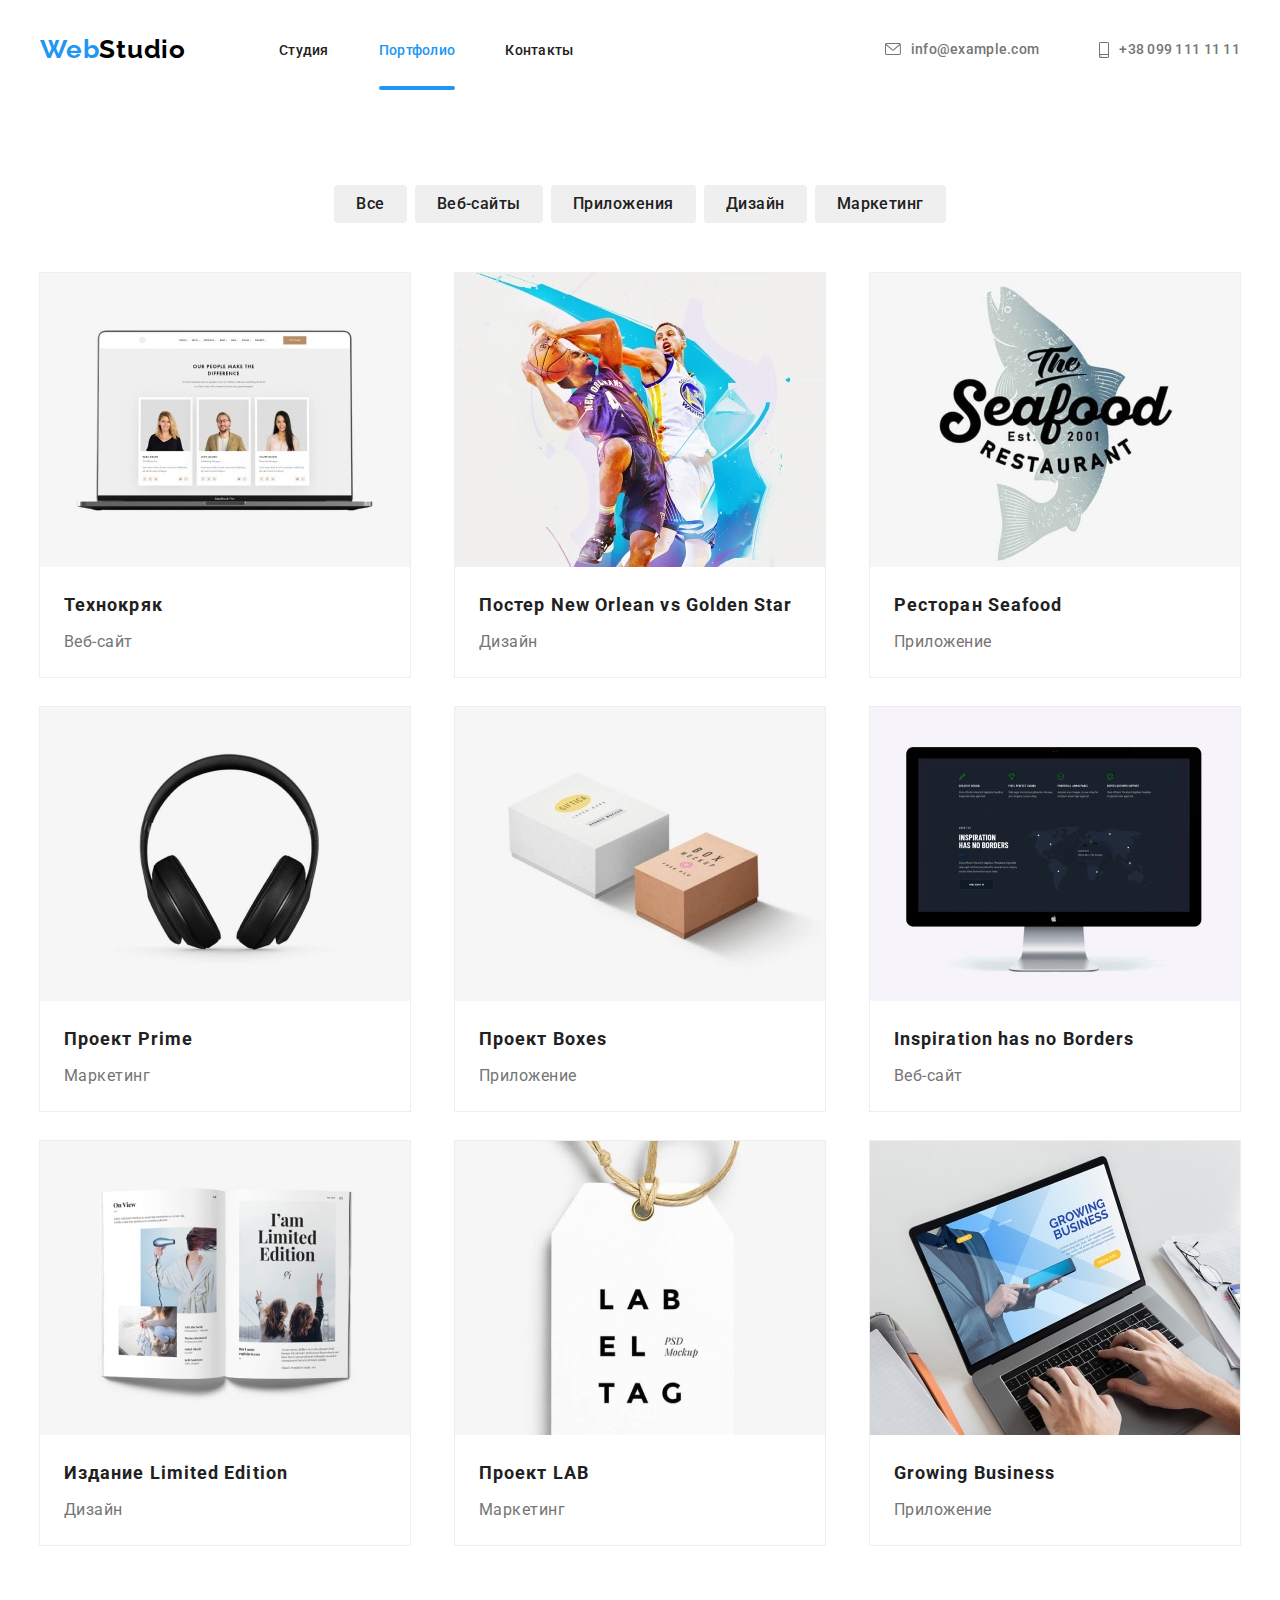
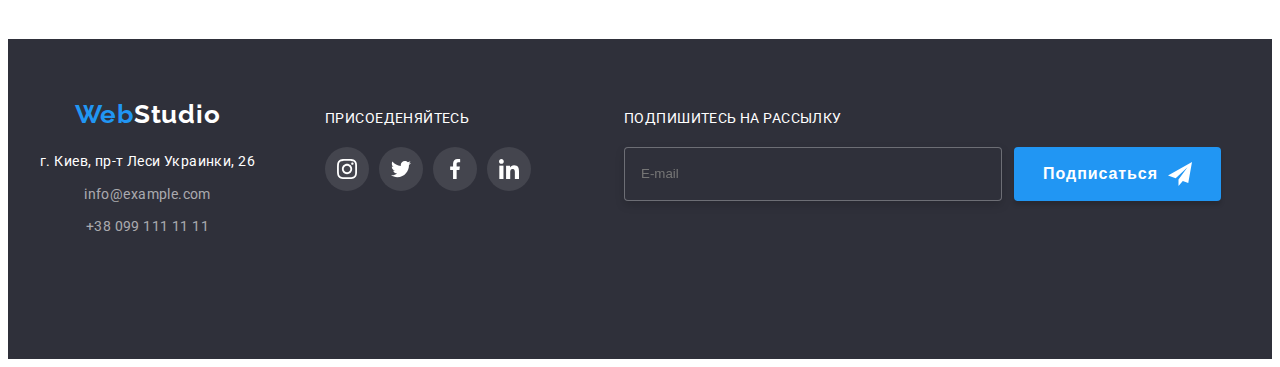
==== commit 8b47ce96: "Release candidate" ====
--- a/portfolio.html
+++ b/portfolio.html
@@ -22,10 +22,72 @@
       <title>Portfolio</title>
    </head>
    <body>
-      <!-- Header  -->
+      <!-- Header -->
       <header class="header">
          <div class="header__container container">
             <a href="./index.html" class="logo"><span class="logo__highlight">Web</span>Studio</a>
+
+            <button
+               class="mobile-menu"
+               type="button"
+               aria-expanded="false"
+               data-menu-button
+               aria-controls="mobile-modal"
+            >
+               <svg class="mobile-menu-icon" width="40" height="40" aria-label="кнопка меню">
+                  <use
+                     class="mobile-menu-open"
+                     href="./images/symbol-defs.svg#icon-menu_40px"
+                  ></use>
+                  <use
+                     class="mobile-menu-close"
+                     href="./images/symbol-defs.svg#icon-close_40px"
+                  ></use>
+               </svg>
+            </button>
+            <div class="mobile-modal data-menu" data-menu id="mobile-modal">
+               <ul class="mobile-list">
+                  <li class="mobile-item">
+                     <a href="./index.html" class="mobile-link">Студия</a>
+                  </li>
+                  <li class="mobile-item">
+                     <a href="./portfolio.html" class="mobile-link active">Портфолио</a>
+                  </li>
+                  <li class="mobile-item">
+                     <a href="" class="mobile-link">Контакты</a>
+                  </li>
+               </ul>
+               <div class="mobile-modal-wrap">
+                  <ul class="mobile-contacts">
+                     <li class="mobile-contacts-item">
+                        <a
+                           class="mobile-contacts-link mobile-contacts-link-active"
+                           href="tel:380961111111"
+                           >+38 096 111 11 11</a
+                        >
+                     </li>
+                     <li class="mobile-contacts-item">
+                        <a class="mobile-contacts-link" href="mailto:info@devstudio.com"
+                           >info@devstudio.com</a
+                        >
+                     </li>
+                  </ul>
+                  <ul class="mobile-socials">
+                     <li class="mobile-socials-item">
+                        <a class="mobile-socials-link" href="">Instagram</a>
+                     </li>
+                     <li class="mobile-socials-item">
+                        <a class="mobile-socials-link" href="">Twitter</a>
+                     </li>
+                     <li class="mobile-socials-item">
+                        <a class="mobile-socials-link" href="">Facebook</a>
+                     </li>
+                     <li class="mobile-socials-item">
+                        <a class="mobile-socials-link" href="">LinkedIn</a>
+                     </li>
+                  </ul>
+               </div>
+            </div>
 
             <nav class="nav">
                <ul class="nav__list">
@@ -60,6 +122,7 @@
             </ul>
          </div>
       </header>
+
       <!-- Панель кнопок  -->
       <main>
          <section class="section">
--- a/css/main.min.css
+++ b/css/main.min.css
@@ -1,2 +1,2 @@
-:root{--accent-color: #2196f3;--primary-text-color: #757575;--secondary-text-color: #212121;--primary-white-color: #ffffff;--footer__address-footer-color: rgba(255, 255, 255, 0.6);--transition-property: 250ms cubic-bezier(0.4, 0, 0.2, 1)}body{background-color:var(--primary-white-color);color:var(--primary-text-color);font-family:Roboto, sans-serif}h1,h2,h3,h4,h5,h6,p{margin:0;padding:0}ul{list-style:none;padding:0;margin:0}.visually-hidden{position:fixed;-webkit-transform:scale(0);transform:scale(0)}.section{padding-bottom:60px;padding-top:60px}@media screen and (min-width: 1200px){.section{padding-bottom:94px;padding-top:94px}}.section-title{margin-bottom:30px}@media screen and (min-width: 1200px){.section-title{margin-bottom:50px}}img{display:block;max-width:100%}a{text-decoration:none}.logo{font-family:Raleway;font-weight:700;font-size:26px;line-height:1.19;letter-spacing:0.03em;text-decoration:none;color:#000000}.logo__highlight{color:var(--accent-color)}.section-title{font-weight:700;font-size:36px;line-height:1.16;text-align:center;letter-spacing:0.03em;color:var(--secondary-text-color)}.footer .team__social-link{background-color:rgba(255,255,255,0.1)}.footer .team__social-link:hover,.footer .team__social-link:focus{background-color:var(--accent-color);-webkit-transition:var(--transition-property);transition:var(--transition-property)}.footer .team__social-icon{fill:var(--primary-white-color)}.footer .footer__social-list{-webkit-box-align:start;-ms-flex-align:start;align-items:flex-start;display:-webkit-box;display:-ms-flexbox;display:flex;-webkit-box-orient:vertical;-webkit-box-direction:normal;-ms-flex-direction:column;flex-direction:column;-webkit-box-pack:start;-ms-flex-pack:start;justify-content:flex-start}.footer__social-title{font-size:14px;line-height:1.14;letter-spacing:0.03em;text-transform:uppercase;margin-bottom:20px;color:var(--primary-white-color)}.container{padding-left:15px;padding-right:15px;margin-left:auto;margin-right:auto;max-width:480px}@media screen and (min-width: 480px){.container{max-width:480px}}@media screen and (min-width: 768px){.container{max-width:768px}}@media screen and (min-width: 1200px){.container{max-width:1200px}}.header__border{border-bottom:1px solid #ececec}.header__container{display:-webkit-box;display:-ms-flexbox;display:flex;-webkit-box-align:center;-ms-flex-align:center;align-items:center}.nav{margin-left:93px}@media screen and (max-width: 767.98px){.nav{display:none}}.nav__list{display:-webkit-box;display:-ms-flexbox;display:flex}.nav__item{margin-right:50px;display:block;padding-top:32px;padding-bottom:32px}.nav__item:last-child{margin-right:0}.nav__link{padding-top:32px;padding-bottom:32px;-webkit-transition:var(--transition-property);transition:var(--transition-property)}.nav__link{position:relative;font-weight:500;font-size:14px;line-height:1.14;letter-spacing:0.02em;text-decoration:none;color:var(--secondary-text-color)}.nav__link:hover,.nav__link:focus{color:var(--accent-color)}.active{color:var(--accent-color)}.active::after{content:'';position:absolute;width:100%;height:4px;left:0;bottom:0;background-color:var(--accent-color);border-radius:2px}.contact{display:block;margin-left:auto}@media screen and (max-width: 767.98px){.contact{display:none}}@media screen and (min-width: 1200px){.contact{display:-webkit-box;display:-ms-flexbox;display:flex;margin-left:auto}}@media screen and (min-width: 768px){.contact__list{display:-webkit-box;display:-ms-flexbox;display:flex;-webkit-box-align:center;-ms-flex-align:center;align-items:center}}@media screen and (min-width: 768px) and (max-width: 1199.98px){.contact__list:first-child{margin-bottom:10px}}@media screen and (min-width: 1200px){.contact__list{margin-right:50px}}.contact__list:last-child{margin-right:0}.contact__link{display:-webkit-box;display:-ms-flexbox;display:flex;-webkit-box-align:center;-ms-flex-align:center;align-items:center;font-weight:500;font-size:14px;line-height:1.14;letter-spacing:0.02em;color:var(--primary-text-color);-webkit-text-decoration-line:none;text-decoration-line:none}@media screen and (min-width: 1200px){.contact__link{padding-top:32px;padding-left:10px;padding-bottom:32px}}.contact__link:hover,.contact__link:focus{color:var(--accent-color);-webkit-transition:var(--transition-property);transition:var(--transition-property)}.contact__icon{margin-right:10px;fill:currentColor}.banner{padding:118px 0px;text-align:center;background:#2f303a;color:var(--primary-white-color);max-width:1600px;margin:0 auto;background-image:-webkit-gradient(linear, left top, left bottom, from(rgba(47,48,58,0.4)), to(rgba(47,48,58,0.4))),url(../images/hero.jpg);background-image:linear-gradient(to bottom, rgba(47,48,58,0.4), rgba(47,48,58,0.4)),url(../images/hero.jpg);background-position:50% 50%;background-size:cover;background-repeat:no-repeat}.banner__title{font-size:26px;line-height:1.6;letter-spacing:0.06em;text-transform:uppercase;margin-bottom:30px}@media screen and (min-width: 1200px){.banner{padding:200px 0px}.banner__title{font-size:44px;line-height:1.36;letter-spacing:0.06em}}.button{padding:10px 32px;font-family:inherit;font-weight:700;font-size:16px;line-height:1.87;letter-spacing:0.06em;color:var(--primary-white-color);background-color:var(--accent-color);cursor:pointer;-webkit-box-shadow:0px 4px 4px rgba(0,0,0,0.15);box-shadow:0px 4px 4px rgba(0,0,0,0.15);border:none;border-radius:4px}.features{text-align:center}.features__item{margin-bottom:30px}.features__item:last-child{margin-bottom:0}.features__icon{padding:25px 0;margin-bottom:30px;border-radius:4px;background-color:#f5f4fa}.features__title{font-weight:700;font-size:14px;line-height:1.14;text-transform:uppercase;margin-bottom:10px;color:var(--secondary-text-color)}.features__description{font-size:14px;text-align:left;line-height:1.71;letter-spacing:0.03em}@media screen and (min-width: 768px) and (max-width: 1199.98px){.features{display:-webkit-box;display:-ms-flexbox;display:flex;-ms-flex-wrap:wrap;flex-wrap:wrap;margin:-15px}.features__item{width:calc(100% / 2 - 30px);margin:15px}.features__item:nth-last-child(-n+2){margin-bottom:0}}@media screen and (min-width: 1200px){.features{display:-webkit-box;display:-ms-flexbox;display:flex;-webkit-box-pack:center;-ms-flex-pack:center;justify-content:center}.features__item{-ms-flex-preferred-size:270px;flex-basis:270px;margin:0px 30px 0px 0px}.features__item:last-child{margin-right:0}}.providing{padding-top:0px}@media screen and (max-width: 1199.98px){.providing{display:none}}.providing__discription{display:-webkit-box;display:-ms-flexbox;display:flex}.providing__card{position:relative;margin-right:30px}.providing__card:last-child{margin-right:0}.providing__card-description{position:absolute;bottom:0;padding:27px 0;width:370px;height:70px;font-weight:700;font-size:14px;line-height:1.14;text-align:center;text-transform:uppercase;letter-spacing:0.03em;color:var(--primary-white-color);background-color:rgba(47,48,58,0.8)}.team{background-color:#f5f4fa}.team__wrapper{font-size:16px;line-height:1.19;text-align:center;letter-spacing:0.03em}@media screen and (min-width: 768px) and (max-width: 1199.98px){.team__wrapper{display:-webkit-box;display:-ms-flexbox;display:flex;-ms-flex-wrap:wrap;flex-wrap:wrap;margin:-15px}}@media screen and (min-width: 1200px){.team__wrapper{display:-webkit-box;display:-ms-flexbox;display:flex;-ms-flex-wrap:wrap;flex-wrap:wrap}}.team__card{margin-bottom:30px;-webkit-box-shadow:0px 1px 3px rgba(0,0,0,0.12),0px 1px 1px rgba(0,0,0,0.14),0px 2px 1px rgba(0,0,0,0.2);box-shadow:0px 1px 3px rgba(0,0,0,0.12),0px 1px 1px rgba(0,0,0,0.14),0px 2px 1px rgba(0,0,0,0.2);border-radius:0px 0px 4px 4px;background-color:var(--primary-white-color)}.team__card:last-child{margin-bottom:0}@media screen and (min-width: 768px) and (max-width: 1199.98px){.team__card{width:calc(100% / 2 - 30px);margin:15px}.team__card:nth-last-child(-n+2){margin-bottom:0}}@media screen and (min-width: 1200px){.team__card{-ms-flex-preferred-size:270px;flex-basis:270px;margin:15px;margin:0px 30px 0px 0px}.team__card:last-child{margin-right:0}}.team__card-wrapper{padding:30px 0px}.team__card-name{font-weight:500;font-size:16px;line-height:1.19;text-align:center;letter-spacing:0.03em;color:var(--secondary-text-color);margin-bottom:10px}.team__card-discription{margin-bottom:16px}.team__social-list{display:-webkit-box;display:-ms-flexbox;display:flex;-webkit-box-align:center;-ms-flex-align:center;align-items:center;-webkit-box-pack:center;-ms-flex-pack:center;justify-content:center}.team__social-wrapper{margin-right:10px}.team__social-wrapper:last-child{margin-right:0px}.team__social-wrapper:hover{-webkit-transition:var(--transition-property);transition:var(--transition-property)}.team__social-link{display:-webkit-box;display:-ms-flexbox;display:flex;-webkit-box-align:center;-ms-flex-align:center;align-items:center;-webkit-box-pack:center;-ms-flex-pack:center;justify-content:center;width:44px;height:44px;border-radius:50%}.team__social-icon{width:20px;height:20px;margin:auto;fill:#afb1b8}.team__social-link:hover,.team__social-link:focus{background-color:var(--accent-color);-webkit-transition:var(--transition-property);transition:var(--transition-property)}.team__social-wrapper:hover .team__social-icon,.team__social-wrapper:focus .team__social-icon{fill:var(--primary-white-color);-webkit-transition:var(--transition-property);transition:var(--transition-property)}.partners-title{font-size:36px;line-height:42px;text-align:center;padding-bottom:50px;letter-spacing:0.03em;color:var(--secondary-text-color)}.partners__list{display:-webkit-box;display:-ms-flexbox;display:flex;-ms-flex-wrap:wrap;flex-wrap:wrap;-webkit-box-pack:justify;-ms-flex-pack:justify;justify-content:space-between}@media screen and (min-width: 1200px){.partners__list{-webkit-box-pack:justify;-ms-flex-pack:justify;justify-content:space-between}}.partners__card{display:-webkit-box;display:-ms-flexbox;display:flex;margin-bottom:30px;-webkit-box-align:center;-ms-flex-align:center;align-items:center;-webkit-box-pack:center;-ms-flex-pack:center;justify-content:center;width:210px;height:92px;border:1px solid #afb1b8;border-radius:4px}.partners__card:hover{cursor:pointer;border-color:var(--accent-color);-webkit-transition:var(--transition-property);transition:var(--transition-property)}.partners__card:nth-last-child(-n+2){margin-bottom:0}@media screen and (min-width: 768px){.partners__card{-ms-flex-preferred-size:226px;flex-basis:226px}.partners__card:nth-last-child(-n+3){margin-bottom:0}}@media screen and (min-width: 1200px){.partners__card{-ms-flex-preferred-size:170px;flex-basis:170px;margin-bottom:0}}.partners__icon{fill:#afb1b8}.partners__card:hover .partners__icon,.partners__card:hover .partners__icon{fill:var(--accent-color);-webkit-transition:var(--transition-property);transition:var(--transition-property)}.filter{display:-webkit-box;display:-ms-flexbox;display:flex;-webkit-box-pack:start;-ms-flex-pack:start;justify-content:start;-ms-flex-wrap:wrap;flex-wrap:wrap;margin-bottom:40px}@media screen and (min-width: 768px) and (max-width: 1199.98px){.filter{-webkit-box-pack:center;-ms-flex-pack:center;justify-content:center;margin-bottom:14px}}@media screen and (min-width: 1200px){.filter{-webkit-box-pack:center;-ms-flex-pack:center;justify-content:center;margin-bottom:50px}}.filter__item{margin-right:8px;margin-bottom:15px}.filter__item:last-child{margin-right:0}.filter__item:nth-child(n+4){margin-bottom:0px}@media screen and (min-width: 768px) and (max-width: 1199.98px){.filter__item{margin-bottom:0px}}@media screen and (min-width: 1200px){.filter__item{margin-bottom:0px}}.filter__btn{border:none;border-radius:4px;padding:6px 22px;font-family:inherit;font-weight:500;font-size:16px;line-height:1.62;text-align:center;letter-spacing:0.03em;color:var(--secondary-text-color);cursor:pointer}.filter__btn:hover,.filter__btn:focus{background-color:var(--accent-color);color:var(--primary-white-color);-webkit-box-shadow:0px 3px 1px rgba(0,0,0,0.1),0px 1px 2px rgba(0,0,0,0.08),0px 2px 2px rgba(0,0,0,0.12);box-shadow:0px 3px 1px rgba(0,0,0,0.1),0px 1px 2px rgba(0,0,0,0.08),0px 2px 2px rgba(0,0,0,0.12);border-radius:4px;-webkit-transition:var(--transition-property);transition:var(--transition-property)}@media screen and (min-width: 768px) and (max-width: 1199.98px){.portfolio{display:-webkit-box;display:-ms-flexbox;display:flex;-ms-flex-wrap:wrap;flex-wrap:wrap;margin-right:-30px;margin-bottom:-30px}}@media screen and (min-width: 1200px){.portfolio{display:-webkit-box;display:-ms-flexbox;display:flex;-ms-flex-wrap:wrap;flex-wrap:wrap;margin-right:-30px;margin-bottom:-30px}}.portfolio__card{margin-bottom:30px}@media screen and (min-width: 768px) and (max-width: 1199.98px){.portfolio__card{margin:30px}}@media screen and (min-width: 1200px){.portfolio__card{margin-right:30px}}.portfolio__card:nth-child(n+7){margin-bottom:0}.portfolio__link{display:block;width:370px;border:1px solid #eeeeee}.portfolio__link:hover,.portfolio__link:focus{-webkit-box-shadow:0px 1px 1px rgba(0,0,0,0.12),0px 4px 4px rgba(0,0,0,0.06),1px 4px 6px rgba(0,0,0,0.16);box-shadow:0px 1px 1px rgba(0,0,0,0.12),0px 4px 4px rgba(0,0,0,0.06),1px 4px 6px rgba(0,0,0,0.16);-webkit-transition:var(--transition-property);transition:var(--transition-property)}.portfolio__overlay{position:relative;overflow:hidden}.portfolio__overlay-wrapper{display:-webkit-box;display:-ms-flexbox;display:flex;-webkit-box-pack:center;-ms-flex-pack:center;justify-content:center;-webkit-box-align:center;-ms-flex-align:center;align-items:center;position:absolute;top:100%;left:0;width:100%;height:100%;background-color:rgba(33,150,243,0.9);-webkit-transition:-webkit-transform 250ms ease;transition:-webkit-transform 250ms ease;transition:transform 250ms ease;transition:transform 250ms ease, -webkit-transform 250ms ease}.portfolio__overlay-text{padding:24px;color:var(--primary-white-color);font-size:18px;line-height:1.55}.portfolio__container{padding:20px 24px}.portfolio__title{margin-bottom:4px;font-weight:700;font-size:18px;line-height:2;letter-spacing:0.06em;color:var(--secondary-text-color)}.portfolio__discription{font-size:16px;color:var(--primary-text-color);line-height:1.87;letter-spacing:0.03em}.portfolio__link:hover .portfolio__overlay-wrapper,.portfolio__link:focus .portfolio__overlay-wrapper{-webkit-transform:translatey(-100%);transform:translatey(-100%)}.modal__container{position:fixed;top:0;left:50%;-webkit-transform:translateX(-50%);transform:translateX(-50%);width:100vw;height:100vh;background:rgba(0,0,0,0.2);opacity:1;visibility:visible;-webkit-transition:opacity var(--transition-property),visibility var(--transition-property);transition:opacity var(--transition-property),visibility var(--transition-property)}.modal__container.is-hidden{opacity:0;visibility:hidden;pointer-events:none}.modal__close-button{display:-webkit-box;display:-ms-flexbox;display:flex;-webkit-box-pack:center;-ms-flex-pack:center;justify-content:center;-webkit-box-align:center;-ms-flex-align:center;align-items:center;position:absolute;top:8px;right:8px;width:30px;height:30px;background-color:var(--primary-white-color);border:1px solid rgba(0,0,0,0.1);border-radius:50%;cursor:pointer}.modal__close-button:hover,.modal__close-button:focus{fill:#2196f3}.modal{position:absolute;top:50%;left:50%;-webkit-transform:translate(-50%, -50%);transform:translate(-50%, -50%);width:528px;padding:40px;text-align:left;text-transform:none;background-color:var(--primary-white-color);-webkit-box-shadow:0px 1px 3px rgba(0,0,0,0.12),0px 1px 1px rgba(0,0,0,0.14),0px 2px 1px rgba(0,0,0,0.2);box-shadow:0px 1px 3px rgba(0,0,0,0.12),0px 1px 1px rgba(0,0,0,0.14),0px 2px 1px rgba(0,0,0,0.2);border-radius:4px}.modal__title{margin-bottom:12px;font-weight:700;font-size:20px;line-height:23px;text-align:center;letter-spacing:0.03em;color:#212121}.modal__label{position:relative;display:-webkit-box;display:-ms-flexbox;display:flex;-webkit-box-orient:vertical;-webkit-box-direction:normal;-ms-flex-direction:column;flex-direction:column;margin-bottom:10px;font-size:12px;line-height:14px;letter-spacing:0.01em;color:#757575}.modal__input{margin-top:4px;padding-top:11px;padding-bottom:11px;padding-left:40px;border:1px solid rgba(33,33,33,0.2);border-radius:4px;outline:transparent}.modal__icon{position:absolute;top:28px;left:12px}.modal__textarea{margin-bottom:20px}.inner__textarea{margin-top:4px;padding:12px 16px;resize:none;font-size:14px;line-height:16px;letter-spacing:0.01em;border:1px solid rgba(33,33,33,0.2);border-radius:4px}.inner__textarea::-webkit-input-placeholder{color:rgba(117,117,117,0.5)}.inner__textarea:-ms-input-placeholder{color:rgba(117,117,117,0.5)}.inner__textarea::-ms-input-placeholder{color:rgba(117,117,117,0.5)}.inner__textarea::placeholder{color:rgba(117,117,117,0.5)}.agreement__wrap{display:-webkit-box;display:-ms-flexbox;display:flex;-webkit-box-align:center;-ms-flex-align:center;align-items:center;-webkit-box-pack:center;-ms-flex-pack:center;justify-content:center;margin-bottom:30px;font-size:14px;line-height:24px;letter-spacing:0.03em;color:#757575}.agreement__checkbox{display:-webkit-box;display:-ms-flexbox;display:flex;-webkit-box-align:center;-ms-flex-align:center;align-items:center;-webkit-box-pack:center;-ms-flex-pack:center;justify-content:center;width:16px;height:16px;margin-right:7px;border-width:2px;border-style:solid;border-color:#212121;border-radius:2px}.agreement__input:checked+.agreement__checkbox{background-color:#2196f3;border-color:#2196f3}.agreement__link{color:#2196f3}.modal-btn{display:block;margin-left:auto;margin-right:auto;padding:10px 55px;font-weight:bold;font-size:16px;line-height:30px;letter-spacing:0.06em;color:#ffffff;border:transparent;background:#188ce8;-webkit-box-shadow:0px 4px 4px rgba(0,0,0,0.15);box-shadow:0px 4px 4px rgba(0,0,0,0.15);border-radius:4px;cursor:pointer}.modal__label:hover .modal__input{border:1px solid #2196f3}.modal__input:focus{border:1px solid #2196f3}.modal__input:not(:placeholder-shown){border:1px solid #2196f3}.modal__label:hover .modal__icon,.modal__input:focus+.modal__icon,.modal__input:not(:placeholder-shown)+.modal__icon{fill:#2196f3}.footer{padding:60px 0;background-color:#2f303a}@media screen and (min-width: 1200px){.footer__box{display:-webkit-box;display:-ms-flexbox;display:flex;-webkit-box-align:baseline;-ms-flex-align:baseline;align-items:baseline}}@media screen and (max-width: 1199.98px){.footer__mobile{margin-bottom:60px}}@media screen and (min-width: 768px) and (max-width: 1199.98px){.footer__mobile{display:-webkit-box;display:-ms-flexbox;display:flex;-webkit-box-align:baseline;-ms-flex-align:baseline;align-items:baseline;-webkit-box-pack:center;-ms-flex-pack:center;justify-content:center;text-align:center}}@media screen and (min-width: 1200px){.footer__mobile{display:-webkit-box;display:-ms-flexbox;display:flex;-webkit-box-align:baseline;-ms-flex-align:baseline;align-items:baseline}}.footer__content{text-align:center}@media screen and (min-width: 1200px){.footer__content{margin-right:70px}}.footer__logo{display:block;color:var(--primary-white-color);margin-bottom:20px}.footer__link{margin-bottom:9px;font-size:14px;font-style:normal;line-height:1.71;letter-spacing:0.03em;text-decoration:none}.footer__link:last-child{margin-bottom:0}.footer__link .footer__address{text-decoration:inherit;color:var(--primary-white-color)}.footer__link .email,.footer__link .tel{color:rgba(255,255,255,0.6);text-decoration:inherit}.footer__link .email:hover,.footer__link .email:focus,.footer__link .tel:hover,.footer__link .tel:focus{color:var(--accent-color);-webkit-transition:var(--transition-property);transition:var(--transition-property)}.footer__social-list{-webkit-box-align:center;-ms-flex-align:center;align-items:center}@media screen and (min-width: 768px) and (max-width: 1199.98px){.footer__social-list{margin-left:165px}}@media screen and (min-width: 1200px){.footer__social-list{-webkit-box-align:start;-ms-flex-align:start;align-items:flex-start;display:-webkit-box;display:-ms-flexbox;display:flex;-webkit-box-orient:vertical;-webkit-box-direction:normal;-ms-flex-direction:column;flex-direction:column;-webkit-box-pack:start;-ms-flex-pack:start;justify-content:flex-start}}.footer__social-title{font-size:14px;line-height:1.14;letter-spacing:0.03em;text-transform:uppercase;margin-bottom:20px;color:var(--primary-white-color)}.footer__form-wrapper{display:block;margin:0 auto;text-align:center}@media screen and (min-width: 1200px){.footer__form-wrapper{text-align:left;margin-left:93px}}.footer__form-title{margin:0 auto;font-size:14px;line-height:1.14;letter-spacing:0.03em;text-transform:uppercase;margin-bottom:20px;color:var(--primary-white-color)}@media screen and (min-width: 1200px){.footer__form-item{display:-webkit-box;display:-ms-flexbox;display:flex;-webkit-box-align:center;-ms-flex-align:center;align-items:center}}.footer__form-email{display:block;margin:0px auto;width:450px;height:50px;margin-bottom:20px;border-radius:4px;background-color:#2f303a;border:1px solid rgba(255,255,255,0.3);-webkit-filter:drop-shadow(0px 4px 4px rgba(0,0,0,0.15));filter:drop-shadow(0px 4px 4px rgba(0,0,0,0.15))}@media screen and (min-width: 1200px){.footer__form-email{width:358px;margin-bottom:0}}.footer__form-button{padding:10px 28px;background-color:var(--accent-color);cursor:pointer;-webkit-box-shadow:0px 4px 4px rgba(0,0,0,0.15);box-shadow:0px 4px 4px rgba(0,0,0,0.15);border-radius:4px;border:1px solid transparent;color:var(--primary-white-color);font-weight:bold;font-size:16px;line-height:2;letter-spacing:0.06em}@media screen and (min-width: 1200px){.footer__form-button{display:-webkit-box;display:-ms-flexbox;display:flex;-webkit-box-align:center;-ms-flex-align:center;align-items:center;margin-left:12px}}.footer__form-icon{fill:var(--primary-white-color);margin-left:10px}
+:root{--accent-color: #2196f3;--primary-text-color: #757575;--secondary-text-color: #212121;--primary-white-color: #ffffff;--footer__address-footer-color: rgba(255, 255, 255, 0.6);--transition-property: 250ms cubic-bezier(0.4, 0, 0.2, 1)}body{background-color:var(--primary-white-color);color:var(--primary-text-color);font-family:Roboto, sans-serif}h1,h2,h3,h4,h5,h6,p{margin:0;padding:0}ul{list-style:none;padding:0;margin:0}.visually-hidden{position:fixed;-webkit-transform:scale(0);transform:scale(0)}.section{padding-bottom:60px;padding-top:60px}@media screen and (min-width: 1200px){.section{padding-bottom:94px;padding-top:94px}}.section-title{margin-bottom:30px}@media screen and (min-width: 1200px){.section-title{margin-bottom:50px}}img{display:block;max-width:100%}a{text-decoration:none}.logo{font-family:Raleway;font-weight:700;font-size:26px;line-height:1.19;letter-spacing:0.03em;text-decoration:none;color:#000000}.logo__highlight{color:var(--accent-color)}.section-title{font-weight:700;font-size:36px;line-height:1.16;text-align:center;letter-spacing:0.03em;color:var(--secondary-text-color)}.footer .team__social-link{background-color:rgba(255,255,255,0.1)}.footer .team__social-link:hover,.footer .team__social-link:focus{background-color:var(--accent-color);-webkit-transition:var(--transition-property);transition:var(--transition-property)}.footer .team__social-icon{fill:var(--primary-white-color)}.footer__social-list{display:-webkit-box;display:-ms-flexbox;display:flex;-webkit-box-orient:vertical;-webkit-box-direction:normal;-ms-flex-direction:column;flex-direction:column;-webkit-box-pack:start;-ms-flex-pack:start;justify-content:flex-start}.footer__social-title{font-size:14px;line-height:1.14;letter-spacing:0.03em;text-transform:uppercase;margin-bottom:20px;color:var(--primary-white-color)}.container{padding-left:15px;padding-right:15px;margin-left:auto;margin-right:auto;max-width:480px}@media screen and (min-width: 480px){.container{max-width:480px}}@media screen and (min-width: 768px){.container{max-width:768px}}@media screen and (min-width: 1200px){.container{max-width:1200px}}.header__border{border-bottom:1px solid #ececec}.header__container{display:-webkit-box;display:-ms-flexbox;display:flex;position:relative;-webkit-box-align:center;-ms-flex-align:center;align-items:center}@media screen and (max-width: 767.98px){.header__container{padding:10px 0px}}.header__container:nth-child(2){background-color:orange}.nav{margin-left:93px}@media screen and (max-width: 767.98px){.nav{display:none}}.nav__list{display:-webkit-box;display:-ms-flexbox;display:flex}.nav__item{margin-right:50px;display:block;padding-top:32px;padding-bottom:32px}.nav__item:last-child{margin-right:0}.nav__link{padding-top:32px;padding-bottom:32px;-webkit-transition:var(--transition-property);transition:var(--transition-property)}.nav__link{position:relative;font-weight:500;font-size:14px;line-height:1.14;letter-spacing:0.02em;text-decoration:none;color:var(--secondary-text-color)}.nav__link:hover,.nav__link:focus{color:var(--accent-color)}.active{color:var(--accent-color)}.active::after{content:'';position:absolute;width:100%;height:4px;left:0;bottom:0;background-color:var(--accent-color);border-radius:2px}.contact{display:block;margin-left:auto}@media screen and (max-width: 767.98px){.contact{display:none}}@media screen and (min-width: 1200px){.contact{display:-webkit-box;display:-ms-flexbox;display:flex;margin-left:auto}}@media screen and (min-width: 768px){.contact__list{display:-webkit-box;display:-ms-flexbox;display:flex;-webkit-box-align:center;-ms-flex-align:center;align-items:center}}@media screen and (min-width: 768px) and (max-width: 1199.98px){.contact__list:first-child{margin-bottom:10px}}@media screen and (min-width: 1200px){.contact__list{margin-right:50px}}.contact__list:last-child{margin-right:0}.contact__link{display:-webkit-box;display:-ms-flexbox;display:flex;-webkit-box-align:center;-ms-flex-align:center;align-items:center;font-weight:500;font-size:14px;line-height:1.14;letter-spacing:0.02em;color:var(--primary-text-color);-webkit-text-decoration-line:none;text-decoration-line:none}@media screen and (min-width: 1200px){.contact__link{padding-top:32px;padding-left:10px;padding-bottom:32px}}.contact__link:hover,.contact__link:focus{color:var(--accent-color);-webkit-transition:var(--transition-property);transition:var(--transition-property)}.contact__icon{margin-right:10px;fill:currentColor}.mobile-menu{position:relative;width:40px;padding:0;background-color:transparent;margin-left:auto;border:none;z-index:100}@media screen and (min-width: 768px){.mobile-menu{display:none}}.mobile-menu-close{display:none}.mobile-menu.is-open .mobile-menu-close{display:block}.mobile-menu.is-open .mobile-menu-open{display:none}.mobile-modal{position:fixed;top:0;left:0;width:100%;height:100%;z-index:99;display:-webkit-box;display:-ms-flexbox;display:flex;-webkit-box-orient:vertical;-webkit-box-direction:normal;-ms-flex-direction:column;flex-direction:column;-webkit-box-pack:justify;-ms-flex-pack:justify;justify-content:space-between;opacity:0;padding:48px 40px;background-color:var(--primary-white-color);-webkit-transform:translateX(100%);transform:translateX(100%);-webkit-transition:opacity var(--transition-property),-webkit-transform var(--transition-property);transition:opacity var(--transition-property),-webkit-transform var(--transition-property);transition:transform var(--transition-property),opacity var(--transition-property);transition:transform var(--transition-property),opacity var(--transition-property),-webkit-transform var(--transition-property)}.mobile-modal.is-open{-webkit-transform:translateX(0);transform:translateX(0);opacity:1}.mobile-item{margin-bottom:32px}.mobile-item:last-child{margin-bottom:0}.mobile-link{font-weight:500;font-size:40px;line-height:47px;letter-spacing:0.02em;color:var(--primary-text-color)}.active{color:var(--accent-color)}.mobile-contacts{margin-bottom:64px}.mobile-contacts-item{margin-bottom:32px}.mobile-contacts-item:last-child{margin-bottom:0}.mobile-contacts-link{font-weight:500;font-size:24px;line-height:1.17;letter-spacing:0.02em;color:var(--secondary-text-color)}.mobile-contacts-link-active{font-size:34px;color:var(--accent-color)}.mobile-socials{display:-webkit-box;display:-ms-flexbox;display:flex;-webkit-box-align:center;-ms-flex-align:center;align-items:center;-ms-flex-wrap:wrap;flex-wrap:wrap}.mobile-socials-item{margin-right:10px;margin-bottom:10px}.mobile-socials-item:not(:last-child){padding-right:10px;border-right:1px solid rgba(33,33,33,0.2)}.mobile-socials-link{font-weight:500;font-size:18px;line-height:1.22;letter-spacing:0.02em;color:var(--accent-color)}.banner{padding:118px 0px;text-align:center;background:#2f303a;color:var(--primary-white-color);max-width:1600px;margin:0 auto;background-image:-webkit-gradient(linear, left top, left bottom, from(rgba(47,48,58,0.4)), to(rgba(47,48,58,0.4))),url(../images/hero.jpg);background-image:linear-gradient(to bottom, rgba(47,48,58,0.4), rgba(47,48,58,0.4)),url(../images/hero.jpg);background-position:50% 50%;background-size:cover;background-repeat:no-repeat}.banner__title{font-size:26px;line-height:1.6;letter-spacing:0.06em;text-transform:uppercase;margin-bottom:30px}@media screen and (min-width: 1200px){.banner{padding:200px 0px}.banner__title{font-size:44px;line-height:1.36;letter-spacing:0.06em}}.button{padding:10px 32px;font-family:inherit;font-weight:700;font-size:16px;line-height:1.87;letter-spacing:0.06em;color:var(--primary-white-color);background-color:var(--accent-color);cursor:pointer;-webkit-box-shadow:0px 4px 4px rgba(0,0,0,0.15);box-shadow:0px 4px 4px rgba(0,0,0,0.15);border:none;border-radius:4px}.features{text-align:center}.features__item{margin-bottom:30px}.features__item:last-child{margin-bottom:0}.features__icon{padding:25px 0;margin-bottom:30px;border-radius:4px;background-color:#f5f4fa}.features__title{font-weight:700;font-size:14px;line-height:1.14;text-transform:uppercase;margin-bottom:10px;color:var(--secondary-text-color)}.features__description{font-size:14px;text-align:left;line-height:1.71;letter-spacing:0.03em}@media screen and (min-width: 768px) and (max-width: 1199.98px){.features{display:-webkit-box;display:-ms-flexbox;display:flex;-ms-flex-wrap:wrap;flex-wrap:wrap;margin:-15px}.features__item{width:calc(100% / 2 - 30px);margin:15px}.features__item:nth-last-child(-n+2){margin-bottom:0}}@media screen and (min-width: 1200px){.features{display:-webkit-box;display:-ms-flexbox;display:flex;-webkit-box-pack:center;-ms-flex-pack:center;justify-content:center}.features__item{-ms-flex-preferred-size:270px;flex-basis:270px;margin:0px 30px 0px 0px}.features__item:last-child{margin-right:0}}.providing{padding-top:0px}@media screen and (max-width: 1199.98px){.providing{display:none}}.providing__discription{display:-webkit-box;display:-ms-flexbox;display:flex}.providing__card{position:relative;margin-right:30px}.providing__card:last-child{margin-right:0}.providing__card-description{position:absolute;bottom:0;padding:27px 0;width:370px;height:70px;font-weight:700;font-size:14px;line-height:1.14;text-align:center;text-transform:uppercase;letter-spacing:0.03em;color:var(--primary-white-color);background-color:rgba(47,48,58,0.8)}.team{background-color:#f5f4fa}.team__wrapper{font-size:16px;line-height:1.19;text-align:center;letter-spacing:0.03em}@media screen and (min-width: 768px) and (max-width: 1199.98px){.team__wrapper{display:-webkit-box;display:-ms-flexbox;display:flex;-ms-flex-wrap:wrap;flex-wrap:wrap;margin:-15px}}@media screen and (min-width: 1200px){.team__wrapper{display:-webkit-box;display:-ms-flexbox;display:flex;-ms-flex-wrap:wrap;flex-wrap:wrap}}.team__card{margin-bottom:30px;-webkit-box-shadow:0px 1px 3px rgba(0,0,0,0.12),0px 1px 1px rgba(0,0,0,0.14),0px 2px 1px rgba(0,0,0,0.2);box-shadow:0px 1px 3px rgba(0,0,0,0.12),0px 1px 1px rgba(0,0,0,0.14),0px 2px 1px rgba(0,0,0,0.2);border-radius:0px 0px 4px 4px;background-color:var(--primary-white-color)}.team__card:last-child{margin-bottom:0}@media screen and (min-width: 768px) and (max-width: 1199.98px){.team__card{width:calc(100% / 2 - 30px);margin:15px}.team__card:nth-last-child(-n+2){margin-bottom:0}}@media screen and (min-width: 1200px){.team__card{-ms-flex-preferred-size:270px;flex-basis:270px;margin:15px;margin:0px 30px 0px 0px}.team__card:last-child{margin-right:0}}.team__card-wrapper{padding:30px 0px}.team__card-name{font-weight:500;font-size:16px;line-height:1.19;text-align:center;letter-spacing:0.03em;color:var(--secondary-text-color);margin-bottom:10px}.team__card-discription{margin-bottom:16px}.team__social-list{display:-webkit-box;display:-ms-flexbox;display:flex;-webkit-box-align:center;-ms-flex-align:center;align-items:center;-webkit-box-pack:center;-ms-flex-pack:center;justify-content:center}.team__social-wrapper{margin-right:10px}.team__social-wrapper:last-child{margin-right:0px}.team__social-wrapper:hover{-webkit-transition:var(--transition-property);transition:var(--transition-property)}.team__social-link{display:-webkit-box;display:-ms-flexbox;display:flex;-webkit-box-align:center;-ms-flex-align:center;align-items:center;-webkit-box-pack:center;-ms-flex-pack:center;justify-content:center;width:44px;height:44px;border-radius:50%}.team__social-icon{width:20px;height:20px;margin:auto;fill:#afb1b8}.team__social-link:hover,.team__social-link:focus{background-color:var(--accent-color);-webkit-transition:var(--transition-property);transition:var(--transition-property)}.team__social-wrapper:hover .team__social-icon,.team__social-wrapper:focus .team__social-icon{fill:var(--primary-white-color);-webkit-transition:var(--transition-property);transition:var(--transition-property)}.partners-title{font-size:36px;line-height:42px;text-align:center;padding-bottom:50px;letter-spacing:0.03em;color:var(--secondary-text-color)}.partners__list{display:-webkit-box;display:-ms-flexbox;display:flex;-ms-flex-wrap:wrap;flex-wrap:wrap;-webkit-box-pack:justify;-ms-flex-pack:justify;justify-content:space-between}@media screen and (min-width: 1200px){.partners__list{-webkit-box-pack:justify;-ms-flex-pack:justify;justify-content:space-between}}.partners__card{display:-webkit-box;display:-ms-flexbox;display:flex;width:calc(100% / 2);max-width:210px;margin-bottom:30px;-webkit-box-align:center;-ms-flex-align:center;align-items:center;-webkit-box-pack:center;-ms-flex-pack:center;justify-content:center;max-width:210px;height:92px;border:1px solid #afb1b8;border-radius:4px}.partners__card:hover{cursor:pointer;border-color:var(--accent-color);-webkit-transition:var(--transition-property);transition:var(--transition-property)}.partners__card:nth-last-child(-n+2){margin-bottom:0}@media screen and (min-width: 768px){.partners__card{-ms-flex-preferred-size:226px;flex-basis:226px}.partners__card:nth-last-child(-n+3){margin-bottom:0}}@media screen and (min-width: 1200px){.partners__card{-ms-flex-preferred-size:170px;flex-basis:170px;margin-bottom:0}}.partners__icon{fill:#afb1b8}.partners__card:hover .partners__icon,.partners__card:hover .partners__icon{fill:var(--accent-color);-webkit-transition:var(--transition-property);transition:var(--transition-property)}.filter{display:-webkit-box;display:-ms-flexbox;display:flex;-webkit-box-pack:start;-ms-flex-pack:start;justify-content:start;-ms-flex-wrap:wrap;flex-wrap:wrap;margin-bottom:40px}@media screen and (min-width: 768px) and (max-width: 1199.98px){.filter{-webkit-box-pack:center;-ms-flex-pack:center;justify-content:center;margin-bottom:14px}}@media screen and (min-width: 1200px){.filter{-webkit-box-pack:center;-ms-flex-pack:center;justify-content:center;margin-bottom:50px}}.filter__item{margin-right:8px;margin-bottom:15px}.filter__item:last-child{margin-right:0}.filter__item:nth-child(n+4){margin-bottom:0px}@media screen and (min-width: 768px) and (max-width: 1199.98px){.filter__item{margin-bottom:0px}}@media screen and (min-width: 1200px){.filter__item{margin-bottom:0px}}.filter__btn{border:none;border-radius:4px;padding:6px 22px;font-family:inherit;font-weight:500;font-size:16px;line-height:1.62;text-align:center;letter-spacing:0.03em;color:var(--secondary-text-color);cursor:pointer}.filter__btn:hover,.filter__btn:focus{background-color:var(--accent-color);color:var(--primary-white-color);-webkit-box-shadow:0px 3px 1px rgba(0,0,0,0.1),0px 1px 2px rgba(0,0,0,0.08),0px 2px 2px rgba(0,0,0,0.12);box-shadow:0px 3px 1px rgba(0,0,0,0.1),0px 1px 2px rgba(0,0,0,0.08),0px 2px 2px rgba(0,0,0,0.12);border-radius:4px;-webkit-transition:var(--transition-property);transition:var(--transition-property)}@media screen and (min-width: 768px){.portfolio{display:-webkit-box;display:-ms-flexbox;display:flex;-ms-flex-wrap:wrap;flex-wrap:wrap;margin-right:-30px;-webkit-box-pack:justify;-ms-flex-pack:justify;justify-content:space-between}}.portfolio__card{margin-bottom:30px}@media screen and (min-width: 1200px){.portfolio__card{margin-right:30px}.portfolio__card:nth-child(n+7){margin-bottom:0}}.portfolio__link{display:block;margin:-1px;border:1px solid #eeeeee}.portfolio__link:hover,.portfolio__link:focus{-webkit-box-shadow:0px 1px 1px rgba(0,0,0,0.12),0px 4px 4px rgba(0,0,0,0.06),1px 4px 6px rgba(0,0,0,0.16);box-shadow:0px 1px 1px rgba(0,0,0,0.12),0px 4px 4px rgba(0,0,0,0.06),1px 4px 6px rgba(0,0,0,0.16);-webkit-transition:var(--transition-property);transition:var(--transition-property)}.portfolio__overlay{position:relative;overflow:hidden}.portfolio__overlay-wrapper{display:-webkit-box;display:-ms-flexbox;display:flex;-webkit-box-pack:center;-ms-flex-pack:center;justify-content:center;-webkit-box-align:center;-ms-flex-align:center;align-items:center;position:absolute;top:100%;left:0;width:100%;height:100%;background-color:rgba(33,150,243,0.9);-webkit-transition:-webkit-transform 250ms ease;transition:-webkit-transform 250ms ease;transition:transform 250ms ease;transition:transform 250ms ease, -webkit-transform 250ms ease}.portfolio__overlay-text{padding:24px;color:var(--primary-white-color);font-size:18px;line-height:1.55}.portfolio__img{margin-left:auto;margin-right:auto}.portfolio__container{padding:20px 24px}.portfolio__title{margin-bottom:4px;font-weight:700;font-size:18px;line-height:2;letter-spacing:0.06em;color:var(--secondary-text-color)}.portfolio__discription{font-size:16px;color:var(--primary-text-color);line-height:1.87;letter-spacing:0.03em}.portfolio__link:hover .portfolio__overlay-wrapper,.portfolio__link:focus .portfolio__overlay-wrapper{-webkit-transform:translatey(-100%);transform:translatey(-100%)}.modal__container{position:fixed;top:0;left:50%;-webkit-transform:translateX(-50%);transform:translateX(-50%);width:100vw;height:100vh;background:rgba(0,0,0,0.2);opacity:1;visibility:visible;-webkit-transition:opacity var(--transition-property),visibility var(--transition-property);transition:opacity var(--transition-property),visibility var(--transition-property)}.modal__container.is-hidden{opacity:0;visibility:hidden;pointer-events:none}.modal__close-button{display:-webkit-box;display:-ms-flexbox;display:flex;-webkit-box-pack:center;-ms-flex-pack:center;justify-content:center;-webkit-box-align:center;-ms-flex-align:center;align-items:center;position:absolute;top:8px;right:8px;width:30px;height:30px;background-color:var(--primary-white-color);border:1px solid rgba(0,0,0,0.1);border-radius:50%;cursor:pointer}.modal__close-button:hover,.modal__close-button:focus{fill:#2196f3}.modal{position:absolute;top:50%;left:50%;-webkit-transform:translate(-50%, -50%);transform:translate(-50%, -50%);min-width:450px;max-width:528px;padding:40px;text-align:left;text-transform:none;background-color:var(--primary-white-color);-webkit-box-shadow:0px 1px 3px rgba(0,0,0,0.12),0px 1px 1px rgba(0,0,0,0.14),0px 2px 1px rgba(0,0,0,0.2);box-shadow:0px 1px 3px rgba(0,0,0,0.12),0px 1px 1px rgba(0,0,0,0.14),0px 2px 1px rgba(0,0,0,0.2);border-radius:4px}.modal__title{margin-bottom:12px;font-weight:700;font-size:20px;line-height:23px;text-align:center;letter-spacing:0.03em;color:#212121}.modal__label{position:relative;display:-webkit-box;display:-ms-flexbox;display:flex;-webkit-box-orient:vertical;-webkit-box-direction:normal;-ms-flex-direction:column;flex-direction:column;margin-bottom:10px;font-size:12px;line-height:14px;letter-spacing:0.01em;color:#757575}.modal__input{margin-top:4px;padding-top:11px;padding-bottom:11px;padding-left:40px;border:1px solid rgba(33,33,33,0.2);border-radius:4px;outline:transparent}.modal__icon{position:absolute;top:28px;left:12px}.modal__textarea{margin-bottom:20px}.inner__textarea{margin-top:4px;padding:12px 16px;resize:none;font-size:14px;line-height:16px;letter-spacing:0.01em;border:1px solid rgba(33,33,33,0.2);border-radius:4px}.inner__textarea::-webkit-input-placeholder{color:rgba(117,117,117,0.5)}.inner__textarea:-ms-input-placeholder{color:rgba(117,117,117,0.5)}.inner__textarea::-ms-input-placeholder{color:rgba(117,117,117,0.5)}.inner__textarea::placeholder{color:rgba(117,117,117,0.5)}.agreement__wrap{display:-webkit-box;display:-ms-flexbox;display:flex;-webkit-box-align:center;-ms-flex-align:center;align-items:center;-webkit-box-pack:center;-ms-flex-pack:center;justify-content:center;margin-bottom:30px;font-size:14px;line-height:24px;letter-spacing:0.03em;color:#757575}.agreement__checkbox{display:-webkit-box;display:-ms-flexbox;display:flex;-webkit-box-align:center;-ms-flex-align:center;align-items:center;-webkit-box-pack:center;-ms-flex-pack:center;justify-content:center;width:16px;height:16px;margin-right:7px;border-width:2px;border-style:solid;border-color:#212121;border-radius:2px}.agreement__input:checked+.agreement__checkbox{background-color:#2196f3;border-color:#2196f3}.agreement__link{color:#2196f3}.modal-btn{display:block;margin-left:auto;margin-right:auto;padding:10px 55px;font-weight:bold;font-size:16px;line-height:30px;letter-spacing:0.06em;color:#ffffff;border:transparent;background:#188ce8;-webkit-box-shadow:0px 4px 4px rgba(0,0,0,0.15);box-shadow:0px 4px 4px rgba(0,0,0,0.15);border-radius:4px;cursor:pointer}.modal__label:hover .modal__input{border:1px solid #2196f3}.modal__input:focus{border:1px solid #2196f3}.modal__input:not(:placeholder-shown){border:1px solid #2196f3}.modal__label:hover .modal__icon,.modal__input:focus+.modal__icon,.modal__input:not(:placeholder-shown)+.modal__icon{fill:#2196f3}.footer{padding:60px 0;background-color:#2f303a}@media screen and (min-width: 1200px){.footer__box{display:-webkit-box;display:-ms-flexbox;display:flex;-webkit-box-align:baseline;-ms-flex-align:baseline;align-items:baseline}}@media screen and (max-width: 1199.98px){.footer__mobile{margin-bottom:60px}}@media screen and (min-width: 768px) and (max-width: 1199.98px){.footer__mobile{display:-webkit-box;display:-ms-flexbox;display:flex;-webkit-box-align:baseline;-ms-flex-align:baseline;align-items:baseline;-webkit-box-pack:center;-ms-flex-pack:center;justify-content:center;text-align:center}}@media screen and (min-width: 1200px){.footer__mobile{display:-webkit-box;display:-ms-flexbox;display:flex;-webkit-box-align:baseline;-ms-flex-align:baseline;align-items:baseline}}.footer__content{margin-bottom:60px;text-align:center}@media screen and (min-width: 768px) and (max-width: 1199.98px){.footer__content{margin-bottom:0px}}@media screen and (min-width: 1200px){.footer__content{margin-right:70px}}.footer__logo{display:block;color:var(--primary-white-color);margin-bottom:20px}.footer__link{margin-bottom:9px;font-size:14px;font-style:normal;line-height:1.71;letter-spacing:0.03em;text-decoration:none}.footer__link:last-child{margin-bottom:0}.footer__link .footer__address{text-decoration:inherit;color:var(--primary-white-color)}.footer__link .email,.footer__link .tel{color:rgba(255,255,255,0.6);text-decoration:inherit}.footer__link .email:hover,.footer__link .email:focus,.footer__link .tel:hover,.footer__link .tel:focus{color:var(--accent-color);-webkit-transition:var(--transition-property);transition:var(--transition-property)}@media screen and (max-width: 767.98px){.footer__social-list{text-align:center}}@media screen and (min-width: 768px) and (max-width: 1199.98px){.footer__social-list{margin-left:165px}}.footer__form-wrapper{display:block;margin:0 auto;text-align:center}@media screen and (min-width: 1200px){.footer__form-wrapper{text-align:left;margin-left:93px}}.footer__form-title{margin:0 auto;font-size:14px;line-height:1.14;letter-spacing:0.03em;text-transform:uppercase;margin-bottom:20px;color:var(--primary-white-color)}@media screen and (min-width: 1200px){.footer__form-item{display:-webkit-box;display:-ms-flexbox;display:flex;-webkit-box-align:center;-ms-flex-align:center;align-items:center}}.footer__form-email{padding-left:16px;display:block;margin:0px auto;width:100%;height:50px;margin-bottom:20px;border-radius:4px;background-color:#2f303a;border:1px solid rgba(255,255,255,0.3);-webkit-filter:drop-shadow(0px 4px 4px rgba(0,0,0,0.15));filter:drop-shadow(0px 4px 4px rgba(0,0,0,0.15))}@media screen and (min-width: 768px){.footer__form-email{width:450px}}@media screen and (min-width: 1200px){.footer__form-email{width:358px;margin-bottom:0}}.footer__form-button{display:-webkit-box;display:-ms-flexbox;display:flex;-webkit-box-align:center;-ms-flex-align:center;align-items:center;margin:0 auto;padding:10px 28px;background-color:var(--accent-color);cursor:pointer;-webkit-box-shadow:0px 4px 4px rgba(0,0,0,0.15);box-shadow:0px 4px 4px rgba(0,0,0,0.15);border-radius:4px;border:1px solid transparent;color:var(--primary-white-color);font-weight:bold;font-size:16px;line-height:2;letter-spacing:0.06em}@media screen and (min-width: 1200px){.footer__form-button{display:-webkit-box;display:-ms-flexbox;display:flex;-webkit-box-align:center;-ms-flex-align:center;align-items:center;margin-left:12px}}.footer__form-icon{fill:var(--primary-white-color);margin-left:10px}
 /*# sourceMappingURL=main.min.css.map */